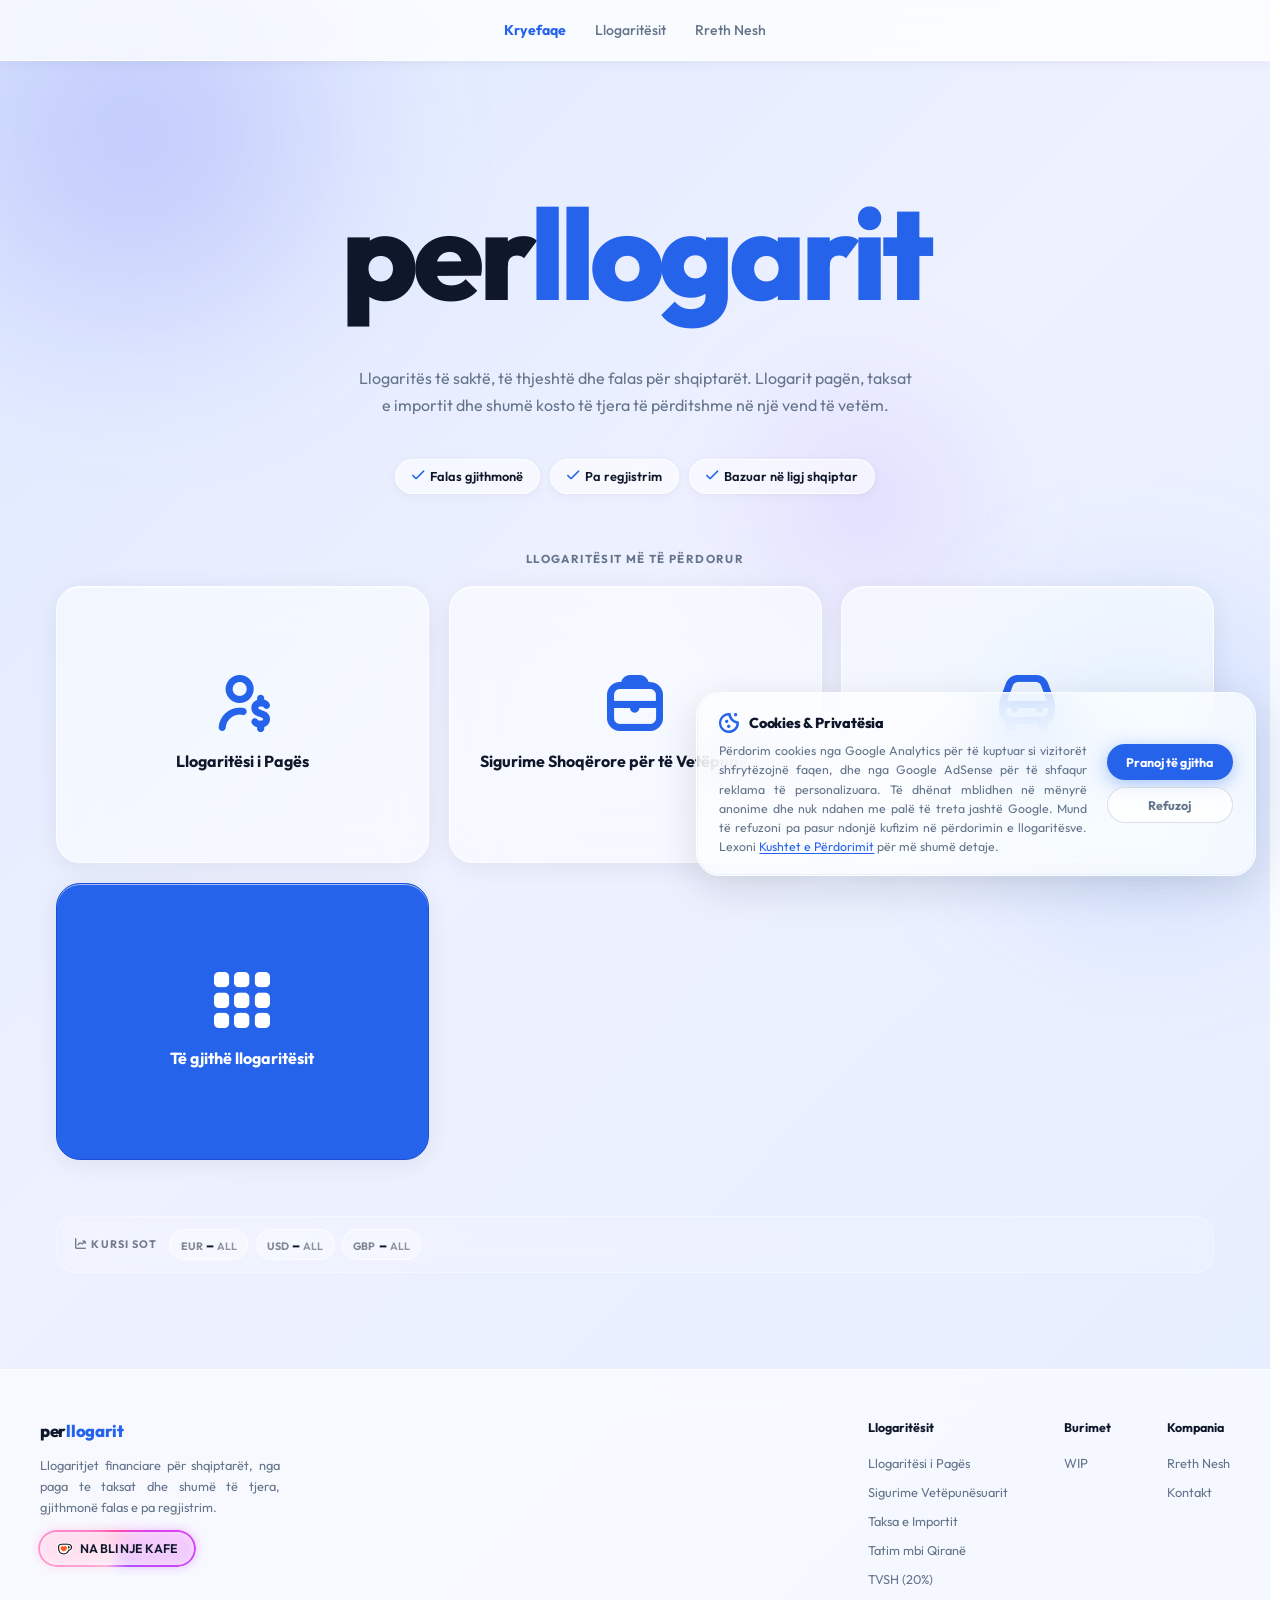
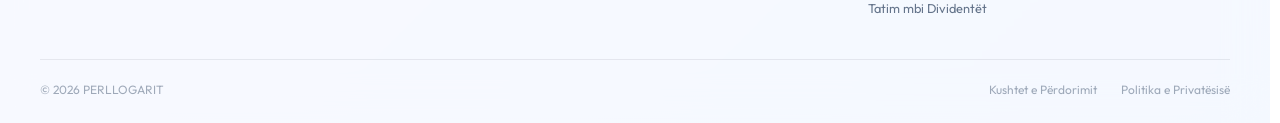
==== index.html @ d633a683 "Launch perllogarit.al - Albanian financial calculators  Free, no-login financial calculators built f" ====
<!DOCTYPE html>
<html lang="sq">
<head>
  <meta charset="UTF-8">
  <link rel="icon" type="image/svg+xml" href="/favicon.svg">
  <meta name="viewport" content="width=device-width, initial-scale=1.0">
  <title>perllogarit - Llogaritësit Financiare për Shqipërinë</title>
  <meta name="description" content="Llogaritës financiarë falas për shqiptarët. Paga neto, taksa importit të makinës, sigurime vetëpunësimi, TVSH dhe tatim qiraje. Bazuar në ligjin shqiptar. Pa regjistrim.">
  <meta name="robots" content="index, follow">
  <link rel="canonical" href="https://perllogarit.al/">
  <meta property="og:type" content="website">
  <meta property="og:url" content="https://perllogarit.al/">
  <meta property="og:site_name" content="perllogarit">
  <meta property="og:locale" content="sq_AL">
  <meta property="og:title" content="perllogarit - Llogaritësit Financiare për Shqipërinë">
  <meta property="og:description" content="Llogaritës financiarë falas për shqiptarët. Paga neto, taksa importit të makinës, sigurime vetëpunësimi, TVSH dhe tatim qiraje. Bazuar në ligjin shqiptar. Pa regjistrim.">
  <meta name="twitter:card" content="summary">
  <meta name="twitter:title" content="perllogarit - Llogaritësit Financiare për Shqipërinë">
  <meta name="twitter:description" content="Llogaritës financiarë falas për shqiptarët. Paga neto, taksa importit të makinës, sigurime vetëpunësimi, TVSH dhe tatim qiraje. Bazuar në ligjin shqiptar. Pa regjistrim.">
  <link rel="preconnect" href="https://fonts.googleapis.com">
  <link rel="preconnect" href="https://fonts.gstatic.com" crossorigin>
  <link href="https://fonts.googleapis.com/css2?family=Outfit:wght@300;400;500;600;700;800;900&display=swap" rel="stylesheet">
  <link rel="stylesheet" href="css/style.css">
  <script src="js/shared.js" defer></script>
  <script src="js/analytics.js" defer></script>
  <style>
    .rates-card {
      margin-top: 1.2rem;
      display: flex; align-items: center; gap: .75rem; flex-wrap: wrap;
      background: rgba(255,255,255,.18); border: 1px solid rgba(255,255,255,.32);
      border-radius: 1.2rem; -webkit-backdrop-filter: blur(14px); backdrop-filter: blur(14px);
      padding: .75rem 1.1rem;
    }
    .rates-card-lbl {
      display: flex; align-items: center; gap: .3rem; white-space: nowrap;
      font-size: .68rem; font-weight: 700; letter-spacing: .1em;
      text-transform: uppercase; color: var(--navy); opacity: .55;
    }
    .rates-pairs { display: flex; align-items: center; gap: .45rem; flex-wrap: wrap; }
    .rate-chip {
      display: flex; align-items: baseline; gap: .2rem;
      background: rgba(255,255,255,.32); border: 1px solid rgba(255,255,255,.55);
      border-radius: 2rem; padding: .2rem .65rem;
    }
    .rate-chip-ccy { font-size: .67rem; font-weight: 700; color: var(--navy); opacity: .5; }
    .rate-chip-val { font-size: .88rem; font-weight: 800; color: var(--navy); }
    .rate-chip-unit { font-size: .67rem; font-weight: 600; color: var(--navy); opacity: .45; }
    .rates-ts { font-size: .62rem; color: var(--gray); opacity: .4; margin-left: auto; white-space: nowrap; }

    /* Hero section entrance */
    .hero-brand      { animation: fadeUp .65s cubic-bezier(.22,1,.36,1) .05s both; }
    .hero-sub        { animation: fadeUp .6s  ease .2s  both; }
    .hero-badges     { animation: fadeUp .55s ease .35s both; }
    .calc-grid-label { animation: fadeUp .5s  ease .48s both; }
    .rates-card      { animation: fadeUp .5s  ease .72s both; }

    /* Hero calc cards stagger */
    .hero-calc-grid .calc-card:nth-child(1) { animation: scaleUp .5s ease .52s both; }
    .hero-calc-grid .calc-card:nth-child(2) { animation: scaleUp .5s ease .60s both; }
    .hero-calc-grid .calc-card:nth-child(3) { animation: scaleUp .5s ease .66s both; }
    .hero-calc-grid .calc-card:nth-child(4) { animation: scaleUp .5s ease .72s both; }
  </style>

  <!-- Google Analytics 4 (G-28TE2F8NLS) -->
  <script async src="https://www.googletagmanager.com/gtag/js?id=G-28TE2F8NLS"></script>
  <script>
    window.dataLayer = window.dataLayer || [];
    function gtag(){dataLayer.push(arguments);}
    gtag('consent', 'default', {
      analytics_storage: 'denied',
      ad_storage: 'denied',
      ad_user_data: 'denied',
      ad_personalization: 'denied',
      wait_for_update: 500
    });
    gtag('js', new Date());
    gtag('config', 'G-28TE2F8NLS');
  </script>
  <!-- Google AdSense —  ca-pub-1093058889887223 -->
  <script async src="https://pagead2.googlesyndication.com/pagead/js/adsbygoogle.js?client=ca-pub-1093058889887223" crossorigin="anonymous"></script>
</head>
<body>

<div class="bg-orb bg-orb-1"></div>
<div class="bg-orb bg-orb-2"></div>
<div class="bg-orb bg-orb-3"></div>

<nav class="nav">
  <div class="container nav-inner">
    <ul class="nav-links">
      <li><a href="index.html" class="nav-active">Kryefaqe</a></li>
      <li><a href="llogaritesit.html">Llogaritësit</a></li>
      <li><a href="rreth-nesh.html">Rreth Nesh</a></li>
    </ul>
  </div>
</nav>

<div class="fab-wrap">
  <div class="fab-menu" id="nav-mobile">
    <a href="index.html" class="fab-item nav-active">
      <span class="fab-label">Kryefaqe</span>
      <span class="fab-btn"><i class="fi fi-br-home"></i></span>
    </a>
    <a href="llogaritesit.html" class="fab-item">
      <span class="fab-label">Llogaritësit</span>
      <span class="fab-btn"><i class="fi fi-br-calculator"></i></span>
    </a>
    <a href="rreth-nesh.html" class="fab-item">
      <span class="fab-label">Rreth Nesh</span>
      <span class="fab-btn"><i class="fi fi-br-info"></i></span>
    </a>
  </div>
  <button class="nav-hamburger" onclick="toggleMenu()" aria-label="Menu">
    <i class="fi fi-br-menu-burger" id="hamburger-icon"></i>
  </button>
</div>

<section class="hero">
  <div class="container">
    <h1 class="hero-brand">per<span>llogarit</span></h1>
    <p class="hero-sub">Llogaritës të saktë, të thjeshtë dhe falas për shqiptarët. Llogarit pagën, taksat e importit dhe shumë kosto të tjera të përditshme në një vend të vetëm.</p>
    <div class="hero-badges">
      <span class="hero-badge"><i class="fi fi-br-check"></i> Falas gjithmonë</span>
      <span class="hero-badge"><i class="fi fi-br-check"></i> Pa regjistrim</span>
      <span class="hero-badge"><i class="fi fi-br-check"></i> Bazuar në ligj shqiptar</span>
    </div>
    <p class="calc-grid-label">Llogaritësit më të përdorur</p>
    <div class="calc-grid hero-calc-grid">

      <a class="calc-card calc-card--simple" href="calculators/paga.html">
        <div class="calc-icon"><i class="fi fi-br-user-salary"></i></div>
        <div class="calc-card-title">Llogaritësi i Pagës</div>
      </a>

      <a class="calc-card calc-card--simple" href="calculators/sigurime.html">
        <div class="calc-icon"><i class="fi fi-br-briefcase"></i></div>
        <div class="calc-card-title">Sigurime Shoqërore për të Vetëpunësuarit</div>
      </a>

      <a class="calc-card calc-card--simple" href="calculators/makina.html">
        <div class="calc-icon"><i class="fi fi-br-car"></i></div>
        <div class="calc-card-title">Taksa e Importit të Makinës</div>
      </a>

      <a class="calc-card calc-card--simple calc-card--all" href="llogaritesit.html">
        <div class="calc-icon calc-icon--all"><i class="fi fi-br-grid"></i></div>
        <div class="calc-card-title">Të gjithë llogaritësit</div>
      </a>

    </div>

    <div class="rates-card">
      <span class="rates-card-lbl"><i class="fi fi-br-chart-line-up"></i> Kursi sot</span>
      <div class="rates-pairs">
        <div class="rate-chip">
          <span class="rate-chip-ccy">EUR</span>
          <span class="rate-chip-val" id="r-eur">…</span>
          <span class="rate-chip-unit">ALL</span>
        </div>
        <div class="rate-chip">
          <span class="rate-chip-ccy">USD</span>
          <span class="rate-chip-val" id="r-usd">…</span>
          <span class="rate-chip-unit">ALL</span>
        </div>
        <div class="rate-chip">
          <span class="rate-chip-ccy">GBP</span>
          <span class="rate-chip-val" id="r-gbp">…</span>
          <span class="rate-chip-unit">ALL</span>
        </div>
      </div>
      <span class="rates-ts" id="rates-ts">duke ngarkuar…</span>
    </div>
  </div>
</section>

<div id="site-footer"></div>

<script>
(async function loadRates() {
  try {
    const res  = await fetch('https://v6.exchangerate-api.com/v6/607e597871b436c321a387b3/latest/EUR');
    const data = await res.json();
    if (data.result !== 'success') throw new Error();
    const r = data.conversion_rates;
    document.getElementById('r-eur').textContent = r.ALL.toFixed(2);
    document.getElementById('r-usd').textContent = (r.ALL / r.USD).toFixed(2);
    document.getElementById('r-gbp').textContent = (r.ALL / r.GBP).toFixed(2);
    const now = new Date();
    document.getElementById('rates-ts').textContent =
      'aktualizuar ' + now.getHours().toString().padStart(2,'0') + ':' + now.getMinutes().toString().padStart(2,'0');
  } catch {
    ['r-eur','r-usd','r-gbp'].forEach(id => {
      document.getElementById(id).textContent = '–';
    });
    document.getElementById('rates-ts').textContent = '';
  }
})();
</script>

</body>
</html>
---- css/style.css ----
@import url('../icons/css/bold/rounded.css');

/* ============================================================
   UIcons
   ============================================================ */
.fi              { vertical-align: middle; line-height: 1; }
.btn-primary .fi,
.btn-ghost .fi    { line-height: 0; display: inline-flex; align-items: center; }

/* ============================================================
   Scrollbar
   ============================================================ */
::-webkit-scrollbar              { width: 8px; height: 8px; }
::-webkit-scrollbar-track        { background: transparent; }
::-webkit-scrollbar-thumb        {
  background: rgba(37,99,235,.28);
  border-radius: 999px;
  border: 2px solid transparent;
  background-clip: padding-box;
}
::-webkit-scrollbar-thumb:hover  { background: rgba(37,99,235,.52); background-clip: padding-box; border: 2px solid transparent; }
::-webkit-scrollbar-corner       { background: transparent; }

/* Firefox */
* { scrollbar-width: thin; scrollbar-color: rgba(37,99,235,.28) transparent; }

@media (hover: none) and (pointer: coarse) {
  ::-webkit-scrollbar { width: 0 !important; height: 0 !important; background: transparent !important; }
  * { scrollbar-width: none !important; }
}

@media (max-width: 768px) {
  ::-webkit-scrollbar { width: 0 !important; height: 0 !important; background: transparent !important; }
  * { scrollbar-width: none !important; }
}

/* ============================================================
   Reset + Tokens
   ============================================================ */
*, *::before, *::after { box-sizing: border-box; margin: 0; padding: 0; }

:root {
  /* brand - blue */
  --blue:         #2563EB;
  --blue-dark:    #1D4ED8;
  --blue-mid:     #3B82F6;
  --blue-light:   #EFF6FF;
  --blue-border:  #BFDBFE;
  --blue-glow:    rgba(37,99,235,.35);

  /* neutrals */
  --navy:         #0F172A;
  --gray:         #64748B;
  --gray-light:   #F8FAFC;
  --border:       #E2E8F0;
  --white:        #FFFFFF;

  /* glass */
  --glass-bg:     rgba(255,255,255,.55);
  --glass-bg-hi:  rgba(255,255,255,.72);
  --glass-border: rgba(255,255,255,.75);
  --glass-blur:   blur(22px) saturate(180%);

  /* typography */
  --font: "Outfit", system-ui, -apple-system, Arial, sans-serif;

  /* radii */
  --r-sm:   8px;
  --r-md:   12px;
  --r-lg:   18px;
  --r-xl:   24px;
  --r-pill: 999px;

  /* shadows */
  --shadow-card:  0 4px 24px rgba(15,23,42,.07), 0 1px 0 rgba(255,255,255,.6) inset;
  --shadow-hover: 0 12px 40px rgba(15,23,42,.13), 0 1px 0 rgba(255,255,255,.6) inset;
  --shadow-blue:  0 4px 18px rgba(37,99,235,.38);

  /* ease */
  --ease: .18s ease;
}

/* ============================================================
   Base
   ============================================================ */
html {
  scrollbar-gutter: stable;
  overflow-x: hidden;
}

body {
  font-family: var(--font);
  background: linear-gradient(135deg, #dce8ff 0%, #eef1ff 42%, #e4eeff 100%);
  color: var(--navy);
  font-size: 15px;
  line-height: 1.6;
  -webkit-font-smoothing: antialiased;
  min-height: 100vh;
  overflow-x: hidden;
}

a { color: inherit; text-decoration: none; }

/* ============================================================
   Background orbs
   ============================================================ */
.bg-orb {
  position: fixed;
  border-radius: 50%;
  pointer-events: none;
  z-index: 0;
}
.bg-orb-1 {
  width: 560px; height: 560px;
  background: radial-gradient(circle, rgba(99,102,241,.28) 0%, transparent 70%);
  top: -140px; left: -140px;
  filter: blur(60px);
}
.bg-orb-2 {
  width: 440px; height: 440px;
  background: radial-gradient(circle, rgba(59,130,246,.22) 0%, transparent 70%);
  bottom: -80px; right: -80px;
  filter: blur(60px);
}
.bg-orb-3 {
  width: 320px; height: 320px;
  background: radial-gradient(circle, rgba(139,92,246,.15) 0%, transparent 70%);
  top: 38%; left: 55%;
  filter: blur(50px);
}

/* ============================================================
   Container
   ============================================================ */
.container {
  max-width: 1440px;
  margin-inline: auto;
  padding-inline: 2rem;
  position: relative; z-index: 1;
}

/* ============================================================
   Nav
   ============================================================ */
.nav {
  background: rgba(255,255,255,.78);
  -webkit-backdrop-filter: blur(28px) saturate(180%);
  backdrop-filter: blur(28px) saturate(180%);
  border-bottom: 1px solid rgba(255,255,255,.88);
  box-shadow: 0 1px 12px rgba(15,23,42,.06);
  position: sticky; top: 0; z-index: 100;
}
.nav-inner {
  display: flex; align-items: center; justify-content: center;
  height: 60px;
}
.nav-logo {
  font-size: 1.15rem; font-weight: 800; color: var(--navy); letter-spacing: -.5px;
}
.nav-logo span { color: var(--blue); }
.nav-links {
  display: flex; align-items: center; gap: 1.8rem; list-style: none;
}
.nav-links a {
  font-size: .88rem; font-weight: 500; color: var(--gray);
  transition: color var(--ease);
}
.nav-links a:hover { color: var(--blue); }
.nav-links a.nav-active { color: var(--blue); font-weight: 700; }

/* ── FAB speed-dial (mobile only) ── */
.fab-wrap {
  display: none;
  transition: opacity .6s ease;
}

.fab-menu {
  display: none;
  flex-direction: column;
  gap: .65rem;
  margin-bottom: .75rem;
  align-items: flex-end;
  margin-right: 6px;
}
.fab-menu.open { display: flex; }

.fab-item {
  display: flex; align-items: center; gap: .75rem;
  text-decoration: none;
}
.fab-label {
  background: rgba(15,23,42,.82);
  -webkit-backdrop-filter: blur(8px);
  backdrop-filter: blur(8px);
  color: white; padding: .32rem .9rem;
  border-radius: var(--r-pill);
  font-size: .85rem; font-weight: 600; white-space: nowrap;
}
.fab-btn {
  width: 46px; height: 46px; border-radius: 50%; flex-shrink: 0;
  background: white;
  box-shadow: 0 2px 12px rgba(15,23,42,.18);
  display: flex; align-items: center; justify-content: center;
  font-size: 1.1rem; color: var(--blue);
  line-height: 1;
}
.fab-btn .fi,
.nav-hamburger .fi {
  display: block; line-height: 0;
  vertical-align: unset;
}
.fab-item.nav-active .fab-btn { background: var(--blue); color: white; }

.nav-hamburger {
  display: flex; align-items: center; justify-content: center;
  width: 58px; height: 58px; border-radius: 50%;
  border: none;
  background: var(--blue);
  color: white;
  box-shadow: 0 4px 20px rgba(37,99,235,.45);
  font-size: 1.3rem;
  cursor: pointer;
  transition: box-shadow .18s, transform .18s;
}
.nav-hamburger:hover { box-shadow: 0 6px 28px rgba(37,99,235,.55); transform: scale(1.05); }

/* ============================================================
   Hero
   ============================================================ */
.hero {
  padding: 8rem 1.5rem 6rem;
  text-align: center;
  position: relative; z-index: 1;
}
.hero-tag {
  display: inline-block;
  font-size: .77rem; font-weight: 700;
  color: var(--blue);
  background: rgba(37,99,235,.1);
  border: 1px solid rgba(37,99,235,.22);
  padding: .3rem 1rem; border-radius: var(--r-pill);
  margin-bottom: 1.75rem; text-transform: uppercase; letter-spacing: .6px;
  -webkit-backdrop-filter: blur(8px);
  backdrop-filter: blur(8px);
}
.hero-brand {
  font-size: clamp(3.5rem, 2rem + 8vw, 8rem);
  font-weight: 800; line-height: 1;
  letter-spacing: -0.04em; color: var(--navy);
  margin-bottom: 3rem;
}
.hero-brand span { color: var(--blue); }

.hero-sub {
  font-size: 1rem; color: var(--gray);
  max-width: 560px; margin-inline: auto; margin-bottom: 2.5rem;
  line-height: 1.7;
}
.hero-badges {
  display: flex; align-items: center; justify-content: center;
  flex-wrap: wrap; gap: .6rem;
  margin-bottom: 3.5rem;
}
.hero-badge {
  display: inline-flex; align-items: center; gap: .38rem;
  background: rgba(255,255,255,.58);
  -webkit-backdrop-filter: blur(14px) saturate(160%);
  backdrop-filter: blur(14px) saturate(160%);
  border: 1px solid rgba(255,255,255,.8);
  border-radius: var(--r-pill);
  padding: .38rem 1rem;
  font-size: .8rem; font-weight: 600; color: var(--navy);
  box-shadow: 0 2px 10px rgba(15,23,42,.05);
}
.hero-badge .fi { color: var(--blue); font-size: .78rem; }

/* ============================================================
   Buttons
   ============================================================ */
.btn-primary {
  display: inline-flex; align-items: center; gap: .5rem;
  background: var(--blue); color: white;
  padding: 1rem 2.6rem; border-radius: var(--r-pill);
  font-family: var(--font); font-size: 1rem; font-weight: 700;
  cursor: pointer; border: none; min-height: 52px;
  box-shadow: var(--shadow-blue);
  transition: background var(--ease), transform var(--ease), box-shadow var(--ease);
  text-decoration: none;
}
.btn-primary:hover {
  background: var(--blue-dark);
  box-shadow: 0 8px 28px rgba(37,99,235,.5);
  transform: translateY(-2px);
}

.btn-ghost {
  display: inline-flex; align-items: center; gap: .45rem;
  background: rgba(255,255,255,.55);
  -webkit-backdrop-filter: blur(12px);
  backdrop-filter: blur(12px);
  color: var(--blue);
  padding: .72rem 1.5rem; border-radius: var(--r-pill);
  font-family: var(--font); font-size: .88rem; font-weight: 600;
  cursor: pointer; border: 1px solid rgba(37,99,235,.28); min-height: 44px;
  transition: background var(--ease), border-color var(--ease), transform var(--ease);
  text-decoration: none;
}
.btn-ghost:hover {
  background: rgba(255,255,255,.78);
  border-color: var(--blue);
  transform: translateY(-1px);
}

/* ============================================================
   Section headings
   ============================================================ */
.section-label {
  font-size: .75rem; font-weight: 700;
  color: var(--blue); text-transform: uppercase; letter-spacing: .5px;
  margin-bottom: .6rem;
}
.section-title {
  font-size: clamp(1.4rem, 1.2rem + 1.5vw, 2rem);
  font-weight: 800; letter-spacing: -.5px;
  color: var(--navy); margin-bottom: .75rem;
}
.section-sub {
  font-size: .95rem; color: var(--gray); margin-bottom: 2rem;
}

/* ============================================================
   Calculators grid (home)
   ============================================================ */
.calc-grid-label {
  font-size: .72rem; font-weight: 700; letter-spacing: .12em;
  text-transform: uppercase; color: var(--gray); opacity: .65;
  margin-bottom: 1.1rem;
}
.hero-calc-grid { margin: 0 0 3.5rem; }

.calc-grid {
  display: grid;
  grid-template-columns: repeat(auto-fill, minmax(280px, 1fr));
  gap: 1.25rem;
}

.calc-card {
  background: var(--glass-bg);
  -webkit-backdrop-filter: var(--glass-blur);
  backdrop-filter: var(--glass-blur);
  border: 1px solid var(--glass-border);
  border-radius: var(--r-xl);
  box-shadow: var(--shadow-card);
  padding: 1.85rem;
  display: flex; flex-direction: column; gap: .75rem;
  transition: box-shadow var(--ease), transform var(--ease), border-color var(--ease), background var(--ease);
  cursor: pointer;
}
.calc-card:hover {
  box-shadow: var(--shadow-hover);
  transform: translateY(-4px);
  background: var(--glass-bg-hi);
  border-color: rgba(37,99,235,.28);
}
.calc-card--soon {
  cursor: default; opacity: .6;
}
.calc-card--soon:hover {
  box-shadow: var(--shadow-card);
  transform: none;
  background: var(--glass-bg);
  border-color: var(--glass-border);
}

.calc-icon {
  font-size: 1.6rem;
  color: var(--blue);
}
.calc-card--soon .calc-icon {
  color: var(--gray);
}
.calc-card--all {
  background: var(--blue);
  border-color: var(--blue-dark);
  color: white;
}
.calc-card--all:hover {
  background: var(--blue-dark);
  border-color: var(--blue-dark);
  box-shadow: var(--shadow-blue);
}
.calc-card--all .calc-card-title { color: white; }
.calc-card--all .calc-card-desc  { color: rgba(255,255,255,.8); }
.calc-card--all .calc-card-footer { border-top: none; }
.calc-card--all .calc-card-link  { color: white; }
.calc-icon--all { color: white; }

.calc-card--simple {
  align-items: center; text-align: center;
  justify-content: center; gap: .6rem;
  padding-top: 5.5rem; padding-bottom: 5.5rem;
}
.calc-card--simple .calc-icon { font-size: 3.5rem; display: flex; justify-content: center; width: 100%; }
.calc-card--simple .calc-card-title { font-size: 1rem; width: 100%; text-align: center; }

.calc-card-title  { font-size: 1.1rem; font-weight: 700; color: var(--navy); }
.calc-card-desc   { font-size: .87rem; color: var(--gray); line-height: 1.55; flex: 1; text-align: justify; -webkit-hyphens: auto; hyphens: auto; text-align-last: left; overflow-wrap: break-word; }
.calc-card-footer {
  display: flex; align-items: center; justify-content: space-between;
  margin-top: .5rem; padding-top: .75rem;
  border-top: 1px solid rgba(255,255,255,.65);
}
.calc-card-link {
  display: inline-flex; align-items: center; gap: .35rem;
  padding: .42rem 1rem; border-radius: var(--r-pill);
  background: rgba(37,99,235,.1); border: 1.5px solid rgba(37,99,235,.2);
  font-size: .75rem; font-weight: 700; color: var(--blue);
  text-transform: uppercase; letter-spacing: .05em;
  transition: background var(--ease), border-color var(--ease);
}
.calc-card-link .fi { line-height: 0; display: inline-flex; align-items: center; }
.calc-card:hover .calc-card-link {
  background: rgba(37,99,235,.16); border-color: rgba(37,99,235,.35);
}
.calc-card--all .calc-card-link {
  background: rgba(255,255,255,.2); border-color: rgba(255,255,255,.35); color: white;
}
.calc-card--all:hover .calc-card-link {
  background: rgba(255,255,255,.28); border-color: rgba(255,255,255,.5);
}
.badge-soon {
  display: inline-block;
  font-size: .7rem; font-weight: 700;
  padding: .18rem .6rem; border-radius: var(--r-pill);
  background: rgba(100,116,139,.12);
  color: var(--gray);
  border: 1px solid rgba(100,116,139,.22);
  text-transform: uppercase; letter-spacing: .4px;
}

/* ============================================================
   Page header (calculator pages)
   ============================================================ */
.page-header {
  background: linear-gradient(135deg, rgba(37,99,235,.88) 0%, rgba(29,78,216,.92) 100%);
  -webkit-backdrop-filter: blur(20px) saturate(180%);
  backdrop-filter: blur(20px) saturate(180%);
  border-bottom: 1px solid rgba(255,255,255,.22);
  box-shadow: 0 4px 24px rgba(37,99,235,.22);
  color: white;
  padding: 2.25rem 1.5rem 2rem;
  position: relative; z-index: 1;
}
.page-header-inner {
  max-width: 1100px;
  margin-inline: auto;
  position: relative;
}
.page-header-back {
  position: absolute; left: 0; top: 50%; transform: translateY(-50%);
  display: inline-flex; align-items: center; gap: .35rem;
  font-size: .82rem; font-weight: 600; color: rgba(255,255,255,.72);
  transition: color var(--ease);
}
.page-header-back:hover { color: white; }
.page-header-back .fi { line-height: 0; display: inline-flex; align-items: center; }
.page-header h1 { font-size: clamp(1.6rem, 1rem + 3vw, 2.8rem); font-weight: 800; letter-spacing: -.02em; }
.page-header p  { opacity: .78; font-size: .88rem; margin-top: .3rem; }

/* ============================================================
   Card shell (calculator pages)
   ============================================================ */
.card {
  background: var(--glass-bg);
  -webkit-backdrop-filter: var(--glass-blur);
  backdrop-filter: var(--glass-blur);
  border: 1px solid var(--glass-border);
  border-radius: var(--r-xl);
  box-shadow: var(--shadow-card);
  overflow: hidden;
  margin-bottom: 1.4rem;
}
.card-header {
  padding: 1rem 1.4rem;
  border-bottom: 1px solid rgba(255,255,255,.65);
  display: flex; align-items: center; gap: .6rem;
  background: rgba(255,255,255,.38);
}
.card-header h2 {
  font-size: .92rem; font-weight: 700;
  text-transform: uppercase; letter-spacing: .4px; color: #444;
}
.card-body { padding: 1.4rem; }

/* ============================================================
   Calculator container
   ============================================================ */
.calc-container {
  max-width: 1100px;
  margin: 2rem auto 3rem;
  padding-inline: 1.5rem;
  position: relative; z-index: 1;
}

/* ============================================================
   Footer
   ============================================================ */
.footer {
  background: rgba(255,255,255,.6);
  -webkit-backdrop-filter: blur(20px);
  backdrop-filter: blur(20px);
  border-top: 1px solid rgba(255,255,255,.82);
  padding: 3rem 2.5rem 0;
  font-size: .82rem; color: var(--gray);
  position: relative; z-index: 1;
}

.footer-main {
  display: flex; align-items: flex-start; justify-content: space-between;
  gap: 3rem; padding-bottom: 2.5rem;
  border-bottom: 1px solid rgba(15,23,42,.08);
}

.footer-brand { flex: 0 0 240px; }

.footer-logo-row {
  display: flex; align-items: center; justify-content: space-between;
  margin-bottom: .6rem;
}
.footer-logo {
  font-size: 1.05rem; font-weight: 800; letter-spacing: -.3px;
  color: var(--navy);
}
.footer-logo-row .kofi-btn { margin-top: 0; }
/* button now lives below tagline — remove the overide */
.kofi-icon { width: 18px; height: 18px; object-fit: contain; display: block; }
.footer-logo span { color: var(--blue); }

.footer-tagline {
  font-size: .8rem; color: var(--gray);
  line-height: 1.65; text-align: justify; -webkit-hyphens: auto; hyphens: auto; text-align-last: left;
}

.kofi-btn {
  display: inline-flex; align-items: center; gap: .4rem;
  margin-top: .9rem; padding: .38rem 1rem;
  background: rgba(255,255,255,.9);
  border: none;
  border-radius: var(--r-pill);
  font-size: .78rem; font-weight: 600; color: var(--navy);
  box-shadow: 0 0 0 2px white;
  transition: background var(--ease);
  position: relative; isolation: isolate;
}
@property --kofi-angle {
  syntax: '<angle>';
  inherits: false;
  initial-value: 0deg;
}
@keyframes kofi-spin {
  to { --kofi-angle: 360deg; }
}
.kofi-btn::before {
  content: ''; pointer-events: none;
  position: absolute; inset: -3px; border-radius: inherit;
  background: conic-gradient(from var(--kofi-angle), #ff4da6, #da40f5, #b14fff, #ffb3d9, #ff88c8, #ff4da6);
  filter: blur(5px); opacity: .28;
  z-index: -1;
  animation: kofi-spin 5s linear infinite;
}
.kofi-btn::after {
  content: ''; pointer-events: none;
  position: absolute; inset: -2px; border-radius: inherit;
  padding: 2px;
  background: conic-gradient(from var(--kofi-angle), #ff4da6, #da40f5, #b14fff, #ffb3d9, #ff88c8, #ff4da6);
  -webkit-mask: linear-gradient(#000 0 0) content-box, linear-gradient(#000 0 0);
  -webkit-mask-composite: xor; mask-composite: exclude;
  animation: kofi-spin 5s linear infinite;
}
.kofi-btn:hover { background: rgba(255,255,255,.85); }

.footer-cols {
  display: flex; gap: 3.5rem;
}

.footer-col-label {
  font-size: .78rem; font-weight: 700;
  color: var(--navy); margin-bottom: .9rem;
}

.footer-col ul { list-style: none; display: flex; flex-direction: column; gap: .5rem; }
.footer-col a  {
  font-size: .8rem; color: var(--gray);
  transition: color var(--ease);
}
.footer-col a:hover { color: var(--blue); }

.footer-bottom {
  display: flex; align-items: center; justify-content: space-between;
  padding: 1.25rem 0 1.5rem;
  font-size: .75rem; color: var(--gray); opacity: .6;
}

.footer-bottom-links { display: flex; gap: 1.5rem; }
.footer-bottom-links a { color: var(--gray); transition: opacity var(--ease); }
.footer-bottom-links a:hover { opacity: 1; }

/* ============================================================
   Accessibility — keyboard focus
   ============================================================ */
:focus-visible {
  outline: 2px solid var(--blue);
  outline-offset: 3px;
  border-radius: var(--r-sm);
}

/* ============================================================
   Animations & Microinteractions
   ============================================================ */

/* -- Keyframes --------------------------------------------- */
@keyframes fadeUp {
  from { opacity: 0; transform: translateY(20px); }
  to   { opacity: 1; transform: translateY(0); }
}
@keyframes fadeIn {
  from { opacity: 0; }
  to   { opacity: 1; }
}
@keyframes scaleUp {
  from { opacity: 0; transform: translateY(10px) scale(.97); }
  to   { opacity: 1; transform: translateY(0) scale(1); }
}
@keyframes orbFloat {
  0%, 100% { transform: translateY(0)    translateX(0); }
  40%       { transform: translateY(-18px) translateX(8px); }
  75%       { transform: translateY(10px)  translateX(-7px); }
}
@keyframes orbFloatB {
  0%, 100% { transform: translateY(0)   translateX(0); }
  50%       { transform: translateY(15px) translateX(-10px); }
}

/* -- Background orb floats (very subtle) ------------------- */
.bg-orb-1 { animation: orbFloat  20s ease-in-out infinite; }
.bg-orb-2 { animation: orbFloatB 26s ease-in-out infinite; }
.bg-orb-3 { animation: orbFloat  32s ease-in-out infinite reverse; }

/* -- Nav entrance ------------------------------------------ */
.nav { animation: fadeIn .45s ease both; }

/* -- Page-header entrance ---------------------------------- */
.page-header      { animation: fadeIn .4s ease both; }
.page-header h1   { animation: fadeUp .5s ease .1s both; }
.page-header p    { animation: fadeUp .5s ease .2s both; }
.page-header-back { animation: fadeIn .45s ease .15s both; }

/* -- Calc-page card stagger -------------------------------- */
.calc-container > .card:nth-child(1) { animation: scaleUp .45s ease .06s both; }
.calc-container > .card:nth-child(2) { animation: scaleUp .45s ease .16s both; }
.calc-container > .card:nth-child(3) { animation: scaleUp .45s ease .24s both; }
.calc-container > .card:nth-child(4) { animation: scaleUp .45s ease .30s both; }

/* -- Calc card icon scale on hover ------------------------- */
.calc-icon { transition: transform .22s cubic-bezier(.34,1.56,.64,1); }
.calc-card:not(.calc-card--soon):hover .calc-icon {
  transform: scale(1.14) translateY(-2px);
}

/* -- Calc card link arrow nudge on hover ------------------- */
.calc-card-link .fi { transition: transform .18s ease; }
.calc-card:hover .calc-card-link .fi { transform: translateX(3px); }

/* -- Scroll-reveal utility (IntersectionObserver) ---------- */
.reveal {
  opacity: 0;
  transform: translateY(18px);
  transition: opacity .28s ease, transform .28s ease;
  will-change: opacity, transform;
}
.reveal.visible {
  opacity: 1;
  transform: translateY(0);
}
/* Must sit after .reveal.visible to win the cascade on hovered revealed cards */
.calc-card:not(.calc-card--soon):hover { transform: translateY(-4px); }

/* -- FAB speed-dial open stagger --------------------------- */
.fab-menu.open .fab-item              { animation: fadeUp .2s ease both; }
.fab-menu.open .fab-item:nth-child(1) { animation-delay: .03s; }
.fab-menu.open .fab-item:nth-child(2) { animation-delay: .09s; }
.fab-menu.open .fab-item:nth-child(3) { animation-delay: .15s; }

/* ============================================================
   Responsive
   ============================================================ */

/* -- Tiny phones (≤480px) ---------------------------------- */
@media (max-width: 480px) {
  .container           { padding-inline: 1rem; }
  .calc-container      { padding-inline: .75rem; }
  .card-body           { padding: 1rem; }
  .card-header         { padding: .85rem 1rem; }
  .hero                { padding: 3rem 1rem 3rem; }
  .calculators-section { padding: 2.5rem 0 4.5rem; }
  .page-header         { padding: 1.5rem 1rem 1.25rem; }
  .hero-badges         { gap: .45rem; }
  .hero-badge          { font-size: .75rem; padding: .32rem .85rem; }
}

/* -- Phones (≤640px) --------------------------------------- */
@media (max-width: 640px) {
  .hero          { padding: 3.5rem 1rem 3.5rem; }
  .hero-brand    { letter-spacing: -0.03em; }
  .hero-sub      { white-space: normal; font-size: .95rem; }
  .nav-links { display: none; }
  .nav       { display: none; }
  .fab-wrap  {
    display: flex;
    flex-direction: column;
    align-items: flex-end;
    position: fixed; bottom: 1.5rem; right: 1.25rem; z-index: 300;
  }
  .calc-grid { grid-template-columns: 1fr; }
  .footer-main   { flex-direction: column; gap: 2rem; }
  .footer-brand  { flex: none; }
  .footer-cols   { flex-wrap: wrap; gap: 2rem; }
  .footer-bottom { flex-direction: column; align-items: flex-start; gap: .75rem; }
}

/* -- Tablets portrait+ (≥768px) — restore nav -------------- */
@media (min-width: 768px) {
  .nav-links { display: flex; }
}

/* -- Landscape phones (short viewport) --------------------- */
@media (max-height: 500px) and (orientation: landscape) {
  .page-header { padding: .9rem 1.5rem; }
  .hero        { padding: 2rem 1.5rem 1.5rem; }
}

/* -- Touch devices — prevent stuck hover states ------------ */
@media (hover: none) and (pointer: coarse) {
  .calc-card:hover {
    transform: none;
    box-shadow: var(--shadow-card);
    background: var(--glass-bg);
    border-color: var(--glass-border);
  }
  .btn-primary:hover {
    background: var(--blue);
    box-shadow: var(--shadow-blue);
    transform: none;
  }
  .btn-ghost:hover {
    background: rgba(255,255,255,.55);
    border-color: rgba(37,99,235,.28);
    transform: none;
  }
}

/* -- Cookie consent banner --------------------------------- */

/* Base — desktop floating card (bottom-right) */
#consent-banner {
  position: fixed;
  bottom: 1.5rem;
  right: 1.5rem;
  width: min(calc(100vw - 3rem), 560px);
  background: var(--glass-bg-hi);
  -webkit-backdrop-filter: blur(28px) saturate(180%);
  backdrop-filter: blur(28px) saturate(180%);
  border: 1px solid var(--glass-border);
  border-radius: var(--r-xl);
  box-shadow: var(--shadow-hover), 0 0 0 1px rgba(37,99,235,.07) inset;
  padding: 1.2rem 1.4rem;
  z-index: 9999;
  animation: fadeUp .45s cubic-bezier(.22,1,.36,1) both;
}

/* Side-by-side: text left, buttons right */
.consent-inner {
  display: flex;
  flex-direction: row;
  align-items: center;
  gap: 1.25rem;
}
.consent-body {
  display: flex;
  flex-direction: column;
  gap: .4rem;
  flex: 1;
  min-width: 0;
}
.consent-header {
  display: flex;
  align-items: center;
  gap: .6rem;
}
.consent-icon-wrap {
  flex-shrink: 0;
  font-size: 1.25rem;
  color: var(--blue);
  display: flex; align-items: center;
  line-height: 1;
}
.consent-icon-wrap .fi { line-height: 0; display: block; }
.consent-title {
  font-size: .9rem;
  font-weight: 800;
  color: var(--navy);
  letter-spacing: -.2px;
}
.consent-text {
  font-size: .77rem;
  color: var(--gray);
  line-height: 1.55;
  margin: 0;
  text-align: justify;
  -webkit-hyphens: auto;
  hyphens: auto;
}
.consent-text a {
  color: var(--blue);
  text-decoration: underline;
  text-underline-offset: 2px;
}
.consent-text a:hover { color: var(--blue-dark); }

/* Buttons stacked vertically on desktop */
.consent-btns {
  display: flex;
  flex-direction: column;
  gap: .45rem;
  flex-shrink: 0;
}
.consent-btn {
  font-family: var(--font);
  font-size: .78rem;
  font-weight: 700;
  border-radius: var(--r-pill);
  padding: .5rem 1.2rem;
  cursor: pointer;
  border: none;
  min-height: 36px;
  white-space: nowrap;
  transition: background var(--ease), transform var(--ease), box-shadow var(--ease), border-color var(--ease);
}
.consent-btn--accept {
  background: var(--blue);
  color: #fff;
  box-shadow: var(--shadow-blue);
}
.consent-btn--accept:hover {
  background: var(--blue-dark);
  box-shadow: 0 6px 20px rgba(37,99,235,.45);
  transform: translateY(-1px);
}
.consent-btn--reject {
  background: rgba(255,255,255,.55);
  -webkit-backdrop-filter: blur(10px);
  backdrop-filter: blur(10px);
  color: var(--gray);
  border: 1px solid rgba(100,116,139,.22);
}
.consent-btn--reject:hover {
  background: rgba(255,255,255,.82);
  border-color: rgba(100,116,139,.38);
  transform: translateY(-1px);
}

/* Tablet (641px – 900px): slightly smaller card */
@media (max-width: 900px) and (min-width: 641px) {
  #consent-banner { width: min(calc(100vw - 3rem), 460px); }
}

/* Mobile (≤640px): full-width bottom sheet */
@media (max-width: 640px) {
  #consent-banner {
    left: 0; right: 0; bottom: 0;
    width: 100%;
    border-radius: var(--r-xl) var(--r-xl) 0 0;
    padding: 2rem 1.6rem calc(2rem + env(safe-area-inset-bottom, 0px));
    box-shadow: 0 -4px 32px rgba(15,23,42,.12), 0 0 0 1px rgba(255,255,255,.6) inset;
  }
  .consent-inner  { flex-direction: column; gap: 1.2rem; }
  .consent-body   { gap: .75rem; }
  /* ≥641px–640px large phones (iPhone Plus/Max ~430px) */
  .consent-title  { font-size: 1.4rem; }
  .consent-text   { font-size: 1.1rem; line-height: 1.7; }
  .consent-btns   { flex-direction: row; width: 100%; gap: .75rem; }
  .consent-btn    { flex: 1; text-align: center; min-height: 56px; font-size: 1.1rem; }
}

/* Mid phones (376px – 430px): standard iPhones 12/13/14 ~390px */
@media (max-width: 430px) {
  #consent-banner { padding: 1.6rem 1.3rem calc(1.6rem + env(safe-area-inset-bottom, 0px)); }
  .consent-title  { font-size: 1.3rem; }
  .consent-text   { font-size: 1.05rem; }
  .consent-btn    { min-height: 56px; font-size: 1.05rem; }
}

/* iPhone SE and similar (≤375px) */
@media (max-width: 375px) {
  #consent-banner { padding: 1.25rem 1.1rem calc(1.25rem + env(safe-area-inset-bottom, 0px)); }
  .consent-title  { font-size: 1rem; }
  .consent-text   { font-size: .85rem; line-height: 1.6; }
  .consent-btn    { min-height: 46px; font-size: .85rem; }
}

/* Very small phones (≤360px) */
@media (max-width: 360px) {
  #consent-banner { padding: 1.1rem 1rem calc(1.1rem + env(safe-area-inset-bottom, 0px)); }
  .consent-title  { font-size: .95rem; }
  .consent-text   { font-size: .82rem; line-height: 1.55; }
  .consent-btn    { font-size: .82rem; min-height: 44px; }
}

/* Landscape phone (short viewport): compact floating card */
@media (max-height: 500px) and (orientation: landscape) {
  #consent-banner {
    left: auto; right: 1rem; bottom: 1rem;
    width: min(calc(100vw - 2rem), 480px);
    border-radius: var(--r-lg);
    padding: .85rem 1.1rem;
  }
  .consent-inner { flex-direction: row; gap: 1rem; }
  .consent-body  { gap: .25rem; }
  .consent-btns  { flex-direction: column; width: auto; }
  .consent-btn   { min-height: 32px; padding: .38rem 1rem; font-size: .75rem; flex: none; }
  .consent-title { font-size: .84rem; }
  .consent-text  { font-size: .72rem; line-height: 1.45; }
}

/* Touch: no hover transforms */
@media (hover: none) and (pointer: coarse) {
  .consent-btn--accept:hover,
  .consent-btn--reject:hover { transform: none; }
}

/* -- Reduced motion ---------------------------------------- */
@media (prefers-reduced-motion: reduce) {
  *, *::before, *::after {
    animation-duration:        .01ms !important;
    animation-iteration-count: 1    !important;
    transition-duration:       .01ms !important;
    scroll-behavior:           auto !important;
  }
}

/* -- High contrast / forced colors ------------------------- */
@media (forced-colors: active) {
  .bg-orb { display: none; }
  .nav, .card, .calc-card, .footer {
    background: Canvas;
    border: 1px solid ButtonText;
    -webkit-backdrop-filter: none;
    backdrop-filter: none;
  }
  .page-header            { background: Highlight; color: HighlightText; }
  .btn-primary            { background: ButtonText; color: Canvas; border: 2px solid ButtonText; }
  .btn-ghost              { border: 2px solid ButtonText; }
  .badge-soon, .hero-tag  { border: 1px solid ButtonText; }
}
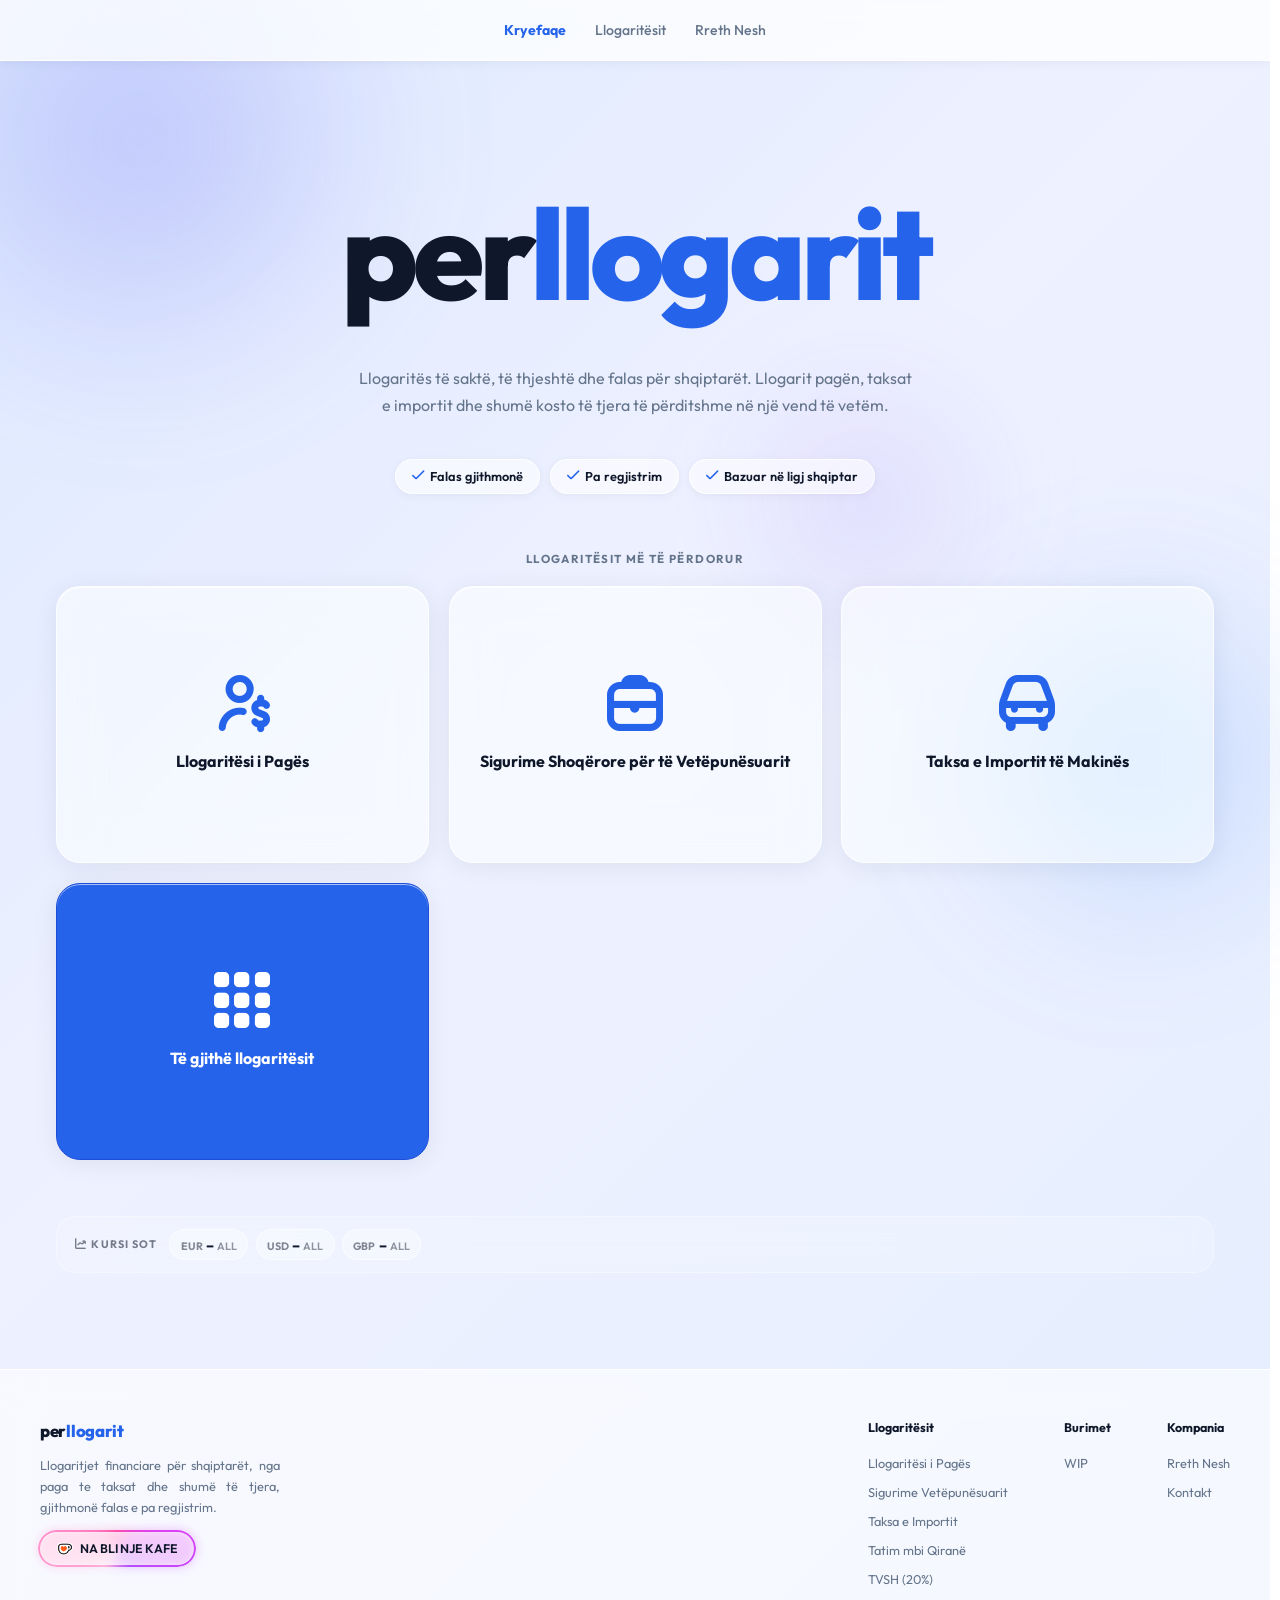
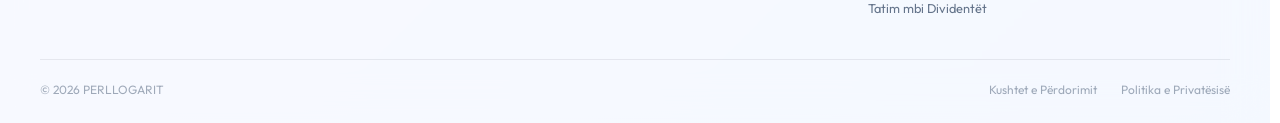
==== commit 79cee795: "Quick CMP FIX!!" ====
--- a/index.html
+++ b/index.html
@@ -4,7 +4,7 @@
   <meta charset="UTF-8">
   <link rel="icon" type="image/svg+xml" href="/favicon.svg">
   <meta name="viewport" content="width=device-width, initial-scale=1.0">
-  <title>perllogarit - Llogaritësit Financiare për Shqipërinë</title>
+  <title>perllogarit</title>
   <meta name="description" content="Llogaritës financiarë falas për shqiptarët. Paga neto, taksa importit të makinës, sigurime vetëpunësimi, TVSH dhe tatim qiraje. Bazuar në ligjin shqiptar. Pa regjistrim.">
   <meta name="robots" content="index, follow">
   <link rel="canonical" href="https://perllogarit.al/">
--- a/css/style.css
+++ b/css/style.css
@@ -759,7 +759,9 @@
   }
 }
 
-/* -- Cookie consent banner --------------------------------- */
+/* -- Cookie consent banner ---------------------------------
+   DISABLED: JS in shared.js is commented out — Google's CMP handles consent now.
+   To restore: uncomment the banner block in shared.js (CSS here is harmless when inactive). */
 
 /* Base — desktop floating card (bottom-right) */
 #consent-banner {
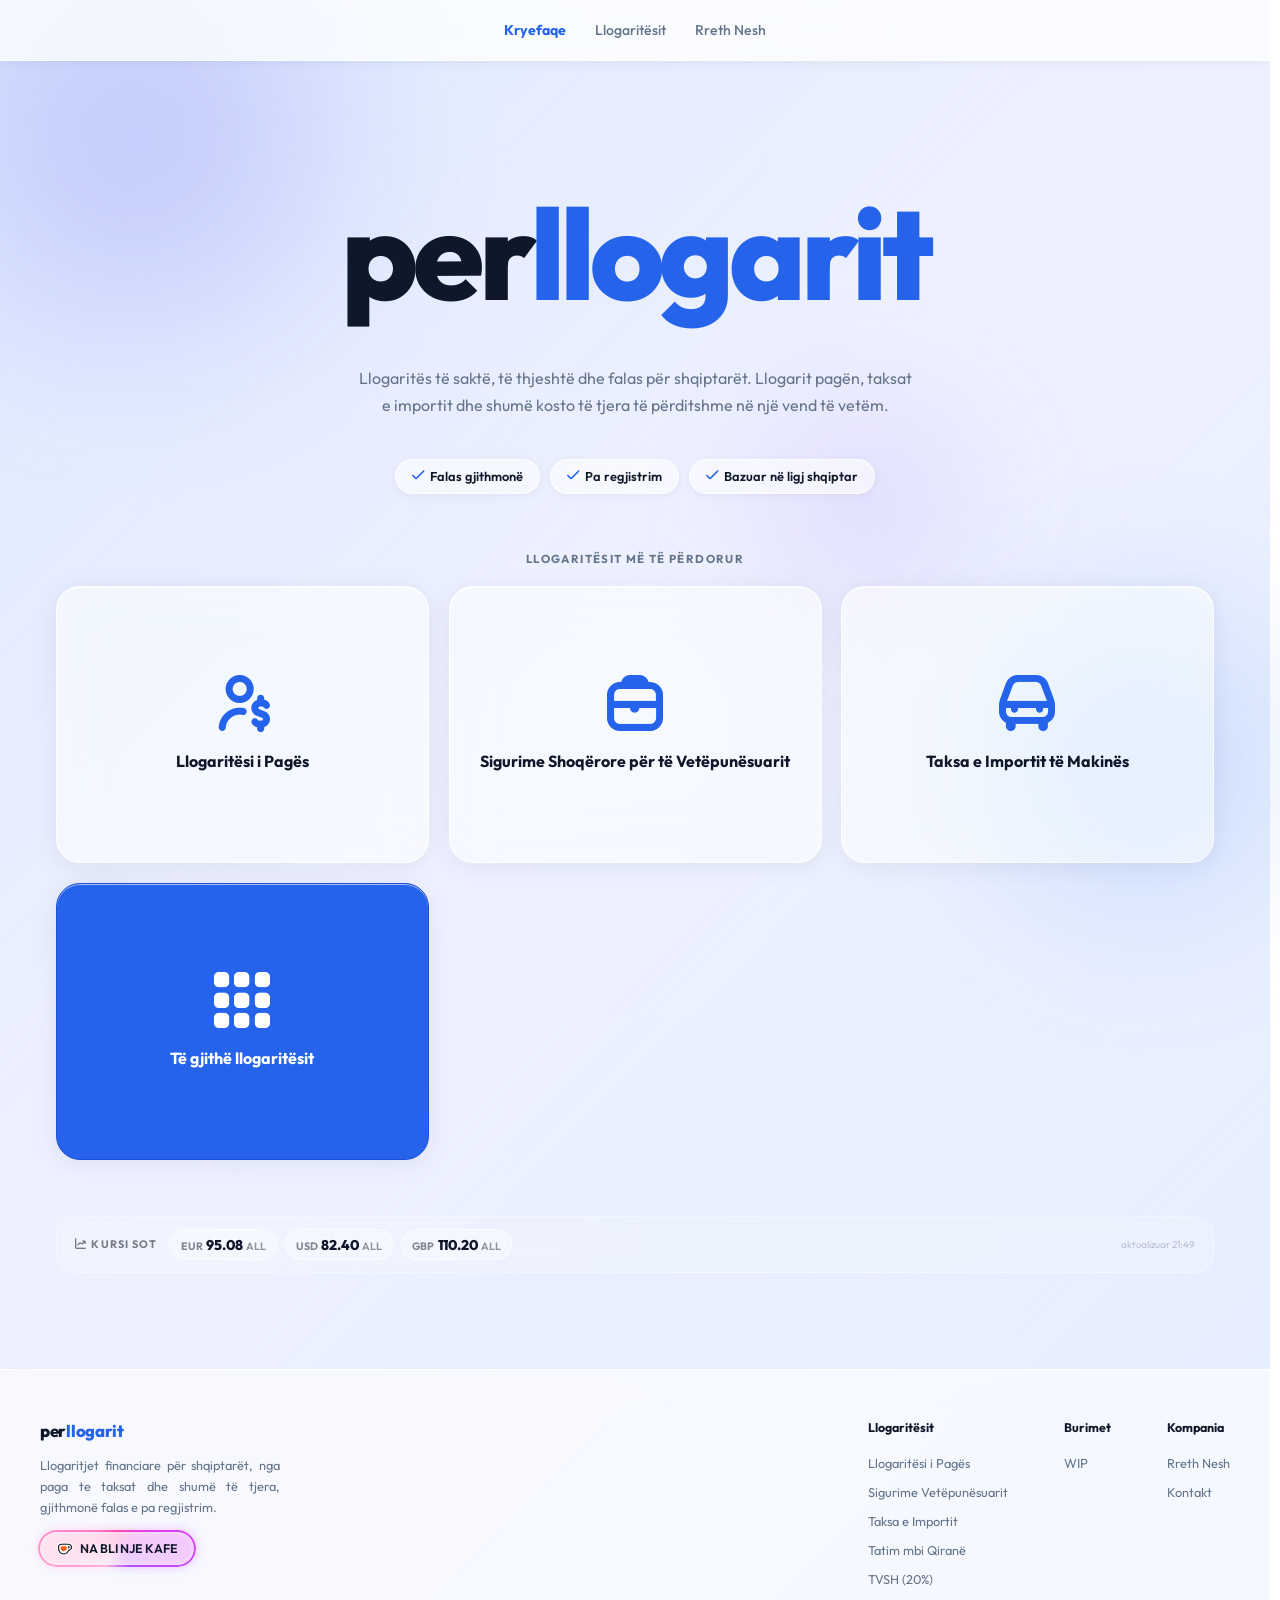
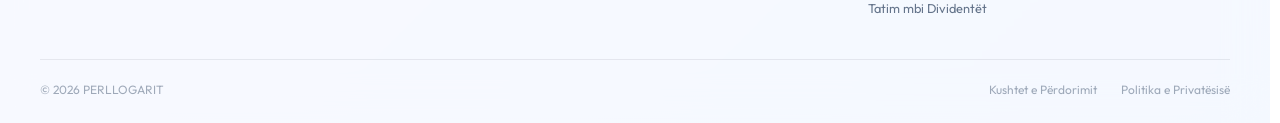
==== commit d62c97ff: "New better exchange api/qol update" ====
--- a/index.html
+++ b/index.html
@@ -2,7 +2,7 @@
 <html lang="sq">
 <head>
   <meta charset="UTF-8">
-  <link rel="icon" type="image/svg+xml" href="/favicon.svg">
+  <link rel="icon" type="image/png" href="/favicon_small.png">
   <meta name="viewport" content="width=device-width, initial-scale=1.0">
   <title>perllogarit</title>
   <meta name="description" content="Llogaritës financiarë falas për shqiptarët. Paga neto, taksa importit të makinës, sigurime vetëpunësimi, TVSH dhe tatim qiraje. Bazuar në ligjin shqiptar. Pa regjistrim.">
@@ -88,29 +88,29 @@
 <nav class="nav">
   <div class="container nav-inner">
     <ul class="nav-links">
-      <li><a href="index.html" class="nav-active">Kryefaqe</a></li>
-      <li><a href="llogaritesit.html">Llogaritësit</a></li>
-      <li><a href="rreth-nesh.html">Rreth Nesh</a></li>
+      <li><a href="/" class="nav-active">Kryefaqe</a></li>
+      <li><a href="llogaritesit">Llogaritësit</a></li>
+      <li><a href="rreth-nesh">Rreth Nesh</a></li>
     </ul>
   </div>
 </nav>
 
 <div class="fab-wrap">
   <div class="fab-menu" id="nav-mobile">
-    <a href="index.html" class="fab-item nav-active">
+    <a href="/" class="fab-item nav-active">
       <span class="fab-label">Kryefaqe</span>
       <span class="fab-btn"><i class="fi fi-br-home"></i></span>
     </a>
-    <a href="llogaritesit.html" class="fab-item">
+    <a href="llogaritesit" class="fab-item">
       <span class="fab-label">Llogaritësit</span>
       <span class="fab-btn"><i class="fi fi-br-calculator"></i></span>
     </a>
-    <a href="rreth-nesh.html" class="fab-item">
+    <a href="rreth-nesh" class="fab-item">
       <span class="fab-label">Rreth Nesh</span>
       <span class="fab-btn"><i class="fi fi-br-info"></i></span>
     </a>
   </div>
-  <button class="nav-hamburger" onclick="toggleMenu()" aria-label="Menu">
+  <button type="button" class="nav-hamburger" onclick="toggleMenu()" aria-label="Menu">
     <i class="fi fi-br-menu-burger" id="hamburger-icon"></i>
   </button>
 </div>
@@ -127,22 +127,22 @@
     <p class="calc-grid-label">Llogaritësit më të përdorur</p>
     <div class="calc-grid hero-calc-grid">
 
-      <a class="calc-card calc-card--simple" href="calculators/paga.html">
+      <a class="calc-card calc-card--simple" href="calculators/paga">
         <div class="calc-icon"><i class="fi fi-br-user-salary"></i></div>
         <div class="calc-card-title">Llogaritësi i Pagës</div>
       </a>
 
-      <a class="calc-card calc-card--simple" href="calculators/sigurime.html">
+      <a class="calc-card calc-card--simple" href="calculators/sigurime">
         <div class="calc-icon"><i class="fi fi-br-briefcase"></i></div>
         <div class="calc-card-title">Sigurime Shoqërore për të Vetëpunësuarit</div>
       </a>
 
-      <a class="calc-card calc-card--simple" href="calculators/makina.html">
+      <a class="calc-card calc-card--simple" href="calculators/makina">
         <div class="calc-icon"><i class="fi fi-br-car"></i></div>
         <div class="calc-card-title">Taksa e Importit të Makinës</div>
       </a>
 
-      <a class="calc-card calc-card--simple calc-card--all" href="llogaritesit.html">
+      <a class="calc-card calc-card--simple calc-card--all" href="llogaritesit">
         <div class="calc-icon calc-icon--all"><i class="fi fi-br-grid"></i></div>
         <div class="calc-card-title">Të gjithë llogaritësit</div>
       </a>
@@ -178,16 +178,15 @@
 <script>
 (async function loadRates() {
   try {
-    const res  = await fetch('https://v6.exchangerate-api.com/v6/607e597871b436c321a387b3/latest/EUR');
+    const res  = await fetch('data/eur-rate.json');
     const data = await res.json();
-    if (data.result !== 'success') throw new Error();
-    const r = data.conversion_rates;
-    document.getElementById('r-eur').textContent = r.ALL.toFixed(2);
-    document.getElementById('r-usd').textContent = (r.ALL / r.USD).toFixed(2);
-    document.getElementById('r-gbp').textContent = (r.ALL / r.GBP).toFixed(2);
-    const now = new Date();
+    if (!data.eur) throw new Error();
+    document.getElementById('r-eur').textContent = data.eur.toFixed(2);
+    document.getElementById('r-usd').textContent = data.usd.toFixed(2);
+    document.getElementById('r-gbp').textContent = data.gbp.toFixed(2);
+    const upd = new Date(data.updated);
     document.getElementById('rates-ts').textContent =
-      'aktualizuar ' + now.getHours().toString().padStart(2,'0') + ':' + now.getMinutes().toString().padStart(2,'0');
+      'aktualizuar ' + upd.getHours().toString().padStart(2,'0') + ':' + upd.getMinutes().toString().padStart(2,'0');
   } catch {
     ['r-eur','r-usd','r-gbp'].forEach(id => {
       document.getElementById(id).textContent = '–';
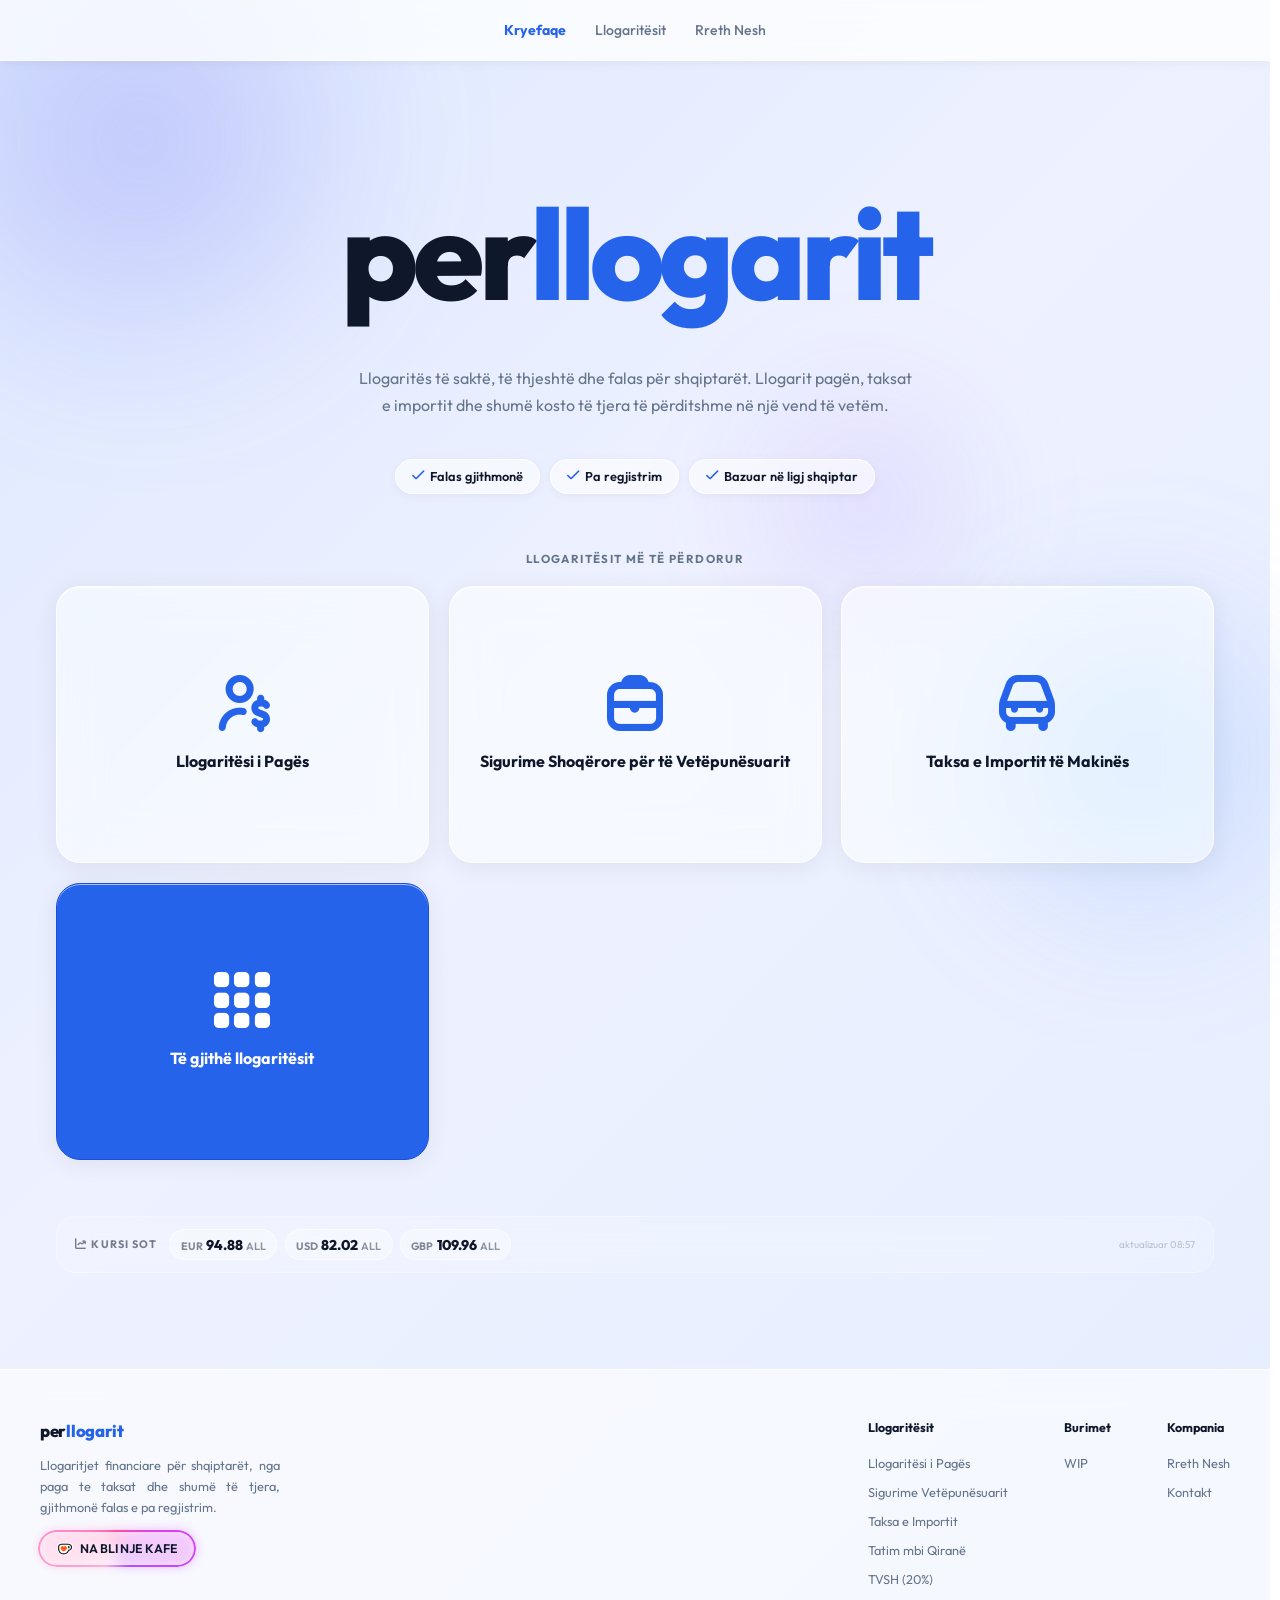
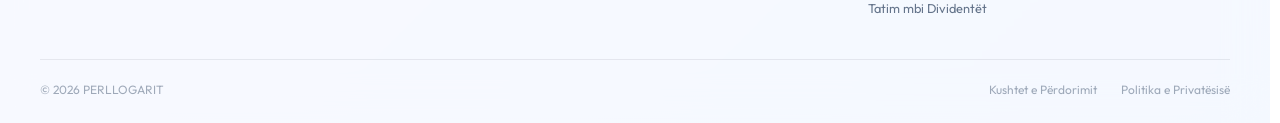
==== commit 8642c555: "Massive QOL, new features, most used calculator and general fixes on the smoothness of the website. " ====
--- a/index.html
+++ b/index.html
@@ -4,7 +4,7 @@
   <meta charset="UTF-8">
   <link rel="icon" type="image/png" href="/favicon_small.png">
   <meta name="viewport" content="width=device-width, initial-scale=1.0">
-  <title>perllogarit</title>
+  <title>perllogarit - Llogaritësit Financiare për Shqipërinë</title>
   <meta name="description" content="Llogaritës financiarë falas për shqiptarët. Paga neto, taksa importit të makinës, sigurime vetëpunësimi, TVSH dhe tatim qiraje. Bazuar në ligjin shqiptar. Pa regjistrim.">
   <meta name="robots" content="index, follow">
   <link rel="canonical" href="https://perllogarit.al/">
@@ -19,7 +19,8 @@
   <meta name="twitter:description" content="Llogaritës financiarë falas për shqiptarët. Paga neto, taksa importit të makinës, sigurime vetëpunësimi, TVSH dhe tatim qiraje. Bazuar në ligjin shqiptar. Pa regjistrim.">
   <link rel="preconnect" href="https://fonts.googleapis.com">
   <link rel="preconnect" href="https://fonts.gstatic.com" crossorigin>
-  <link href="https://fonts.googleapis.com/css2?family=Outfit:wght@300;400;500;600;700;800;900&display=swap" rel="stylesheet">
+  <link href="https://fonts.googleapis.com/css2?family=Outfit:wght@400;500;600;700;800;900&display=swap" rel="stylesheet">
+  <link rel="stylesheet" href="icons/css/bold/rounded.css">
   <link rel="stylesheet" href="css/style.css">
   <script src="js/shared.js" defer></script>
   <script src="js/analytics.js" defer></script>
@@ -76,7 +77,7 @@
     gtag('js', new Date());
     gtag('config', 'G-28TE2F8NLS');
   </script>
-  <!-- Google AdSense —  ca-pub-1093058889887223 -->
+  <!-- Google AdSense  ca-pub-1093058889887223 -->
   <script async src="https://pagead2.googlesyndication.com/pagead/js/adsbygoogle.js?client=ca-pub-1093058889887223" crossorigin="anonymous"></script>
 </head>
 <body>
--- a/icons/css/bold/rounded.css
+++ b/icons/css/bold/rounded.css
@@ -0,0 +1,12 @@
+@font-face{font-family:uicons-bold-rounded;src:url(../uicons-bold-rounded-MQNABNC6.woff2) format("woff2");font-display:swap}i[class^=fi-br-]:before,i[class*=" fi-br-"]:before,span[class^=fi-br-]:before,span[class*=fi-br-]:before{font-family:uicons-bold-rounded!important;font-style:normal;font-weight:400!important;font-variant:normal;text-transform:none;line-height:1;-webkit-font-smoothing:antialiased;-moz-osx-font-smoothing:grayscale}.variable-selector-00:before{content:"\fe00"}.variable-selector-01:before{content:"\fe01"}.variable-selector-02:before{content:"\fe02"}.variable-selector-03:before{content:"\fe03"}.variable-selector-04:before{content:"\fe04"}.variable-selector-05:before{content:"\fe05"}.variable-selector-06:before{content:"\fe06"}.variable-selector-07:before{content:"\fe07"}.variable-selector-08:before{content:"\fe08"}.variable-selector-09:before{content:"\fe09"}.variable-selector-0a:before{content:"\fe0a"}.variable-selector-0b:before{content:"\fe0b"}.variable-selector-0c:before{content:"\fe0c"}.variable-selector-0d:before{content:"\fe0d"}.variable-selector-0e:before{content:"\fe0e"}.variable-selector-0f:before{content:"\fe0f"}.combining-half-marks-00:before{content:"\fe20"}.combining-half-marks-01:before{content:"\fe21"}.combining-half-marks-02:before{content:"\fe22"}.combining-half-marks-03:before{content:"\fe23"}.combining-half-marks-04:before{content:"\fe24"}.combining-half-marks-05:before{content:"\fe25"}.combining-half-marks-06:before{content:"\fe26"}.combining-half-marks-07:before{content:"\fe27"}.combining-half-marks-08:before{content:"\fe28"}.combining-half-marks-09:before{content:"\fe29"}.combining-half-marks-0a:before{content:"\fe2a"}.combining-half-marks-0b:before{content:"\fe2b"}.combining-half-marks-0c:before{content:"\fe2c"}.combining-half-marks-0d:before{content:"\fe2d"}.combining-half-marks-0e:before{content:"\fe2e"}.combining-half-marks-0f:before{content:"\fe2f"}.zero-width-no-break-space-0f:before{content:"\feff"}.fi-br-0:before{content:"\f101"}.fi-br-00s-music-disc:before{content:"\f102"}.fi-br-1:before{content:"\f103"}.fi-br-2:before{content:"\f104"}.fi-br-3:before{content:"\f105"}.fi-br-360-degrees:before{content:"\f106"}.fi-br-4:before{content:"\f107"}.fi-br-404:before{content:"\f108"}.fi-br-5:before{content:"\f109"}.fi-br-6:before{content:"\f10a"}.fi-br-60s-music-disc:before{content:"\f10b"}.fi-br-7:before{content:"\f10c"}.fi-br-70s-music-disc:before{content:"\f10d"}.fi-br-8:before{content:"\f10e"}.fi-br-80s-music-disc:before{content:"\f10f"}.fi-br-9:before{content:"\f110"}.fi-br-90s-music-disc:before{content:"\f111"}.fi-br-a:before{content:"\f112"}.fi-br-accident:before{content:"\f113"}.fi-br-acorn:before{content:"\f114"}.fi-br-ad-paid:before{content:"\f115"}.fi-br-ad:before{content:"\f116"}.fi-br-add-document:before{content:"\f117"}.fi-br-add-folder:before{content:"\f118"}.fi-br-add-image:before{content:"\f119"}.fi-br-add:before{content:"\f11a"}.fi-br-address-book:before{content:"\f11b"}.fi-br-address-card:before{content:"\f11c"}.fi-br-admin-alt:before{content:"\f11d"}.fi-br-admin:before{content:"\f11e"}.fi-br-age-alt:before{content:"\f11f"}.fi-br-age-restriction-eighteen:before{content:"\f120"}.fi-br-age-restriction-seven:before{content:"\f121"}.fi-br-age-restriction-six:before{content:"\f122"}.fi-br-age-restriction-sixteen:before{content:"\f123"}.fi-br-age-restriction-thirteen:before{content:"\f124"}.fi-br-age-restriction-three:before{content:"\f125"}.fi-br-age-restriction-twelve:before{content:"\f126"}.fi-br-age-restriction-twenty-one:before{content:"\f127"}.fi-br-age-restriction-zero:before{content:"\f128"}.fi-br-age:before{content:"\f129"}.fi-br-air-conditioner:before{content:"\f12a"}.fi-br-air-freshener:before{content:"\f12b"}.fi-br-air-pollution:before{content:"\f12c"}.fi-br-airplane-journey:before{content:"\f12d"}.fi-br-airplane-window-open:before{content:"\f12e"}.fi-br-airplay:before{content:"\f12f"}.fi-br-alarm-clock:before{content:"\f130"}.fi-br-alarm-exclamation:before{content:"\f131"}.fi-br-alarm-plus:before{content:"\f132"}.fi-br-alarm-snooze:before{content:"\f133"}.fi-br-album-circle-plus:before{content:"\f134"}.fi-br-album-circle-user:before{content:"\f135"}.fi-br-album-collection:before{content:"\f136"}.fi-br-album:before{content:"\f137"}.fi-br-algorithm:before{content:"\f138"}.fi-br-alicorn:before{content:"\f139"}.fi-br-alien:before{content:"\f13a"}.fi-br-align-center:before{content:"\f13b"}.fi-br-align-justify:before{content:"\f13c"}.fi-br-align-left:before{content:"\f13d"}.fi-br-align-slash:before{content:"\f13e"}.fi-br-ambulance:before{content:"\f13f"}.fi-br-analyse-alt:before{content:"\f140"}.fi-br-analyse:before{content:"\f141"}.fi-br-anatomical-heart:before{content:"\f142"}.fi-br-anchor:before{content:"\f143"}.fi-br-angel:before{content:"\f144"}.fi-br-angle-90:before{content:"\f145"}.fi-br-angle-circle-down:before{content:"\f146"}.fi-br-angle-circle-left:before{content:"\f147"}.fi-br-angle-circle-right:before{content:"\f148"}.fi-br-angle-circle-up:before{content:"\f149"}.fi-br-angle-double-left:before{content:"\f14a"}.fi-br-angle-double-right:before{content:"\f14b"}.fi-br-angle-double-small-down:before{content:"\f14c"}.fi-br-angle-double-small-left:before{content:"\f14d"}.fi-br-angle-double-small-right:before{content:"\f14e"}.fi-br-angle-double-small-up:before{content:"\f14f"}.fi-br-angle-down:before{content:"\f150"}.fi-br-angle-left:before{content:"\f151"}.fi-br-angle-right:before{content:"\f152"}.fi-br-angle-small-down:before{content:"\f153"}.fi-br-angle-small-left:before{content:"\f154"}.fi-br-angle-small-right:before{content:"\f155"}.fi-br-angle-small-up:before{content:"\f156"}.fi-br-angle-square-down:before{content:"\f157"}.fi-br-angle-square-left:before{content:"\f158"}.fi-br-angle-square-right:before{content:"\f159"}.fi-br-angle-square-up:before{content:"\f15a"}.fi-br-angle-up:before{content:"\f15b"}.fi-br-angle:before{content:"\f15c"}.fi-br-angles-up-down:before{content:"\f15d"}.fi-br-angry:before{content:"\f15e"}.fi-br-animated-icon:before{content:"\f15f"}.fi-br-ankh:before{content:"\f160"}.fi-br-answer-alt:before{content:"\f161"}.fi-br-answer:before{content:"\f162"}.fi-br-apartment:before{content:"\f163"}.fi-br-aperture:before{content:"\f164"}.fi-br-api:before{content:"\f165"}.fi-br-apple-core:before{content:"\f166"}.fi-br-apple-crate:before{content:"\f167"}.fi-br-apple-whole:before{content:"\f168"}.fi-br-apps-add:before{content:"\f169"}.fi-br-apps-delete:before{content:"\f16a"}.fi-br-apps-sort:before{content:"\f16b"}.fi-br-apps:before{content:"\f16c"}.fi-br-archive:before{content:"\f16d"}.fi-br-archway:before{content:"\f16e"}.fi-br-arrow-alt-circle-down:before{content:"\f16f"}.fi-br-arrow-alt-circle-left:before{content:"\f170"}.fi-br-arrow-alt-circle-right:before{content:"\f171"}.fi-br-arrow-alt-circle-up:before{content:"\f172"}.fi-br-arrow-alt-down:before{content:"\f173"}.fi-br-arrow-alt-from-bottom:before{content:"\f174"}.fi-br-arrow-alt-from-left:before{content:"\f175"}.fi-br-arrow-alt-from-right:before{content:"\f176"}.fi-br-arrow-alt-from-top:before{content:"\f177"}.fi-br-arrow-alt-left:before{content:"\f178"}.fi-br-arrow-alt-right:before{content:"\f179"}.fi-br-arrow-alt-square-down:before{content:"\f17a"}.fi-br-arrow-alt-square-left:before{content:"\f17b"}.fi-br-arrow-alt-square-right:before{content:"\f17c"}.fi-br-arrow-alt-square-up:before{content:"\f17d"}.fi-br-arrow-alt-to-bottom:before{content:"\f17e"}.fi-br-arrow-alt-to-left:before{content:"\f17f"}.fi-br-arrow-alt-to-right:before{content:"\f180"}.fi-br-arrow-alt-to-top:before{content:"\f181"}.fi-br-arrow-alt-up:before{content:"\f182"}.fi-br-arrow-circle-down:before{content:"\f183"}.fi-br-arrow-circle-left:before{content:"\f184"}.fi-br-arrow-circle-right:before{content:"\f185"}.fi-br-arrow-circle-up:before{content:"\f186"}.fi-br-arrow-comparison:before{content:"\f187"}.fi-br-arrow-down-from-arc:before{content:"\f188"}.fi-br-arrow-down-from-dotted-line:before{content:"\f189"}.fi-br-arrow-down-left:before{content:"\f18a"}.fi-br-arrow-down-small-big:before{content:"\f18b"}.fi-br-arrow-down-to-dotted-line:before{content:"\f18c"}.fi-br-arrow-down-to-square:before{content:"\f18d"}.fi-br-arrow-down-triangle-square:before{content:"\f18e"}.fi-br-arrow-down:before{content:"\f18f"}.fi-br-arrow-from-bottom:before{content:"\f190"}.fi-br-arrow-from-left:before{content:"\f191"}.fi-br-arrow-from-right:before{content:"\f192"}.fi-br-arrow-from-top:before{content:"\f193"}.fi-br-arrow-left-from-arc:before{content:"\f194"}.fi-br-arrow-left-from-line:before{content:"\f195"}.fi-br-arrow-left-to-arc:before{content:"\f196"}.fi-br-arrow-left:before{content:"\f197"}.fi-br-arrow-progress-alt:before{content:"\f198"}.fi-br-arrow-progress:before{content:"\f199"}.fi-br-arrow-right-to-bracket:before{content:"\f19a"}.fi-br-arrow-right:before{content:"\f19b"}.fi-br-arrow-small-down:before{content:"\f19c"}.fi-br-arrow-small-left:before{content:"\f19d"}.fi-br-arrow-small-right:before{content:"\f19e"}.fi-br-arrow-small-up:before{content:"\f19f"}.fi-br-arrow-square-down:before{content:"\f1a0"}.fi-br-arrow-square-left:before{content:"\f1a1"}.fi-br-arrow-square-right:before{content:"\f1a2"}.fi-br-arrow-square-up:before{content:"\f1a3"}.fi-br-arrow-to-bottom:before{content:"\f1a4"}.fi-br-arrow-to-left:before{content:"\f1a5"}.fi-br-arrow-to-right:before{content:"\f1a6"}.fi-br-arrow-to-top:before{content:"\f1a7"}.fi-br-arrow-trend-down:before{content:"\f1a8"}.fi-br-arrow-trend-up:before{content:"\f1a9"}.fi-br-arrow-turn-down-left:before{content:"\f1aa"}.fi-br-arrow-turn-down-right:before{content:"\f1ab"}.fi-br-arrow-turn-left-up:before{content:"\f1ac"}.fi-br-arrow-up-from-dotted-line:before{content:"\f1ad"}.fi-br-arrow-up-from-ground-water:before{content:"\f1ae"}.fi-br-arrow-up-from-square:before{content:"\f1af"}.fi-br-arrow-up-left-from-circle:before{content:"\f1b0"}.fi-br-arrow-up-left:before{content:"\f1b1"}.fi-br-arrow-up-right-and-arrow-down-left-from-center:before{content:"\f1b2"}.fi-br-arrow-up-right-from-square:before{content:"\f1b3"}.fi-br-arrow-up-right:before{content:"\f1b4"}.fi-br-arrow-up-small-big:before{content:"\f1b5"}.fi-br-arrow-up-square-triangle:before{content:"\f1b6"}.fi-br-arrow-up-to-arc:before{content:"\f1b7"}.fi-br-arrow-up-to-dotted-line:before{content:"\f1b8"}.fi-br-arrow-up:before{content:"\f1b9"}.fi-br-arrow-upward-growth-crypto:before{content:"\f1ba"}.fi-br-arrows-alt-h:before{content:"\f1bb"}.fi-br-arrows-alt-v:before{content:"\f1bc"}.fi-br-arrows-alt:before{content:"\f1bd"}.fi-br-arrows-cross:before{content:"\f1be"}.fi-br-arrows-from-dotted-line:before{content:"\f1bf"}.fi-br-arrows-from-line:before{content:"\f1c0"}.fi-br-arrows-h-copy:before{content:"\f1c1"}.fi-br-arrows-h:before{content:"\f1c2"}.fi-br-arrows-repeat-1:before{content:"\f1c3"}.fi-br-arrows-repeat:before{content:"\f1c4"}.fi-br-arrows-retweet:before{content:"\f1c5"}.fi-br-arrows-split-right-and-left:before{content:"\f1c6"}.fi-br-arrows-split-up-and-left:before{content:"\f1c7"}.fi-br-arrows-to-circle:before{content:"\f1c8"}.fi-br-arrows-to-dotted-line:before{content:"\f1c9"}.fi-br-arrows-to-eye:before{content:"\f1ca"}.fi-br-arrows-to-line:before{content:"\f1cb"}.fi-br-arrows:before{content:"\f1cc"}.fi-br-artificial-intelligence:before{content:"\f1cd"}.fi-br-assept-document:before{content:"\f1ce"}.fi-br-assessment-alt:before{content:"\f1cf"}.fi-br-assessment:before{content:"\f1d0"}.fi-br-assign:before{content:"\f1d1"}.fi-br-assistive-listening-systems:before{content:"\f1d2"}.fi-br-asterik:before{content:"\f1d3"}.fi-br-astonished-face:before{content:"\f1d4"}.fi-br-at:before{content:"\f1d5"}.fi-br-attribution-pen:before{content:"\f1d6"}.fi-br-attribution-pencil:before{content:"\f1d7"}.fi-br-aubergine:before{content:"\f1d8"}.fi-br-auction:before{content:"\f1d9"}.fi-br-audience-megaphone:before{content:"\f1da"}.fi-br-audio-description-slash:before{content:"\f1db"}.fi-br-audit-alt:before{content:"\f1dc"}.fi-br-audit:before{content:"\f1dd"}.fi-br-austral-sign:before{content:"\f1de"}.fi-br-avocado:before{content:"\f1df"}.fi-br-award:before{content:"\f1e0"}.fi-br-axe-battle:before{content:"\f1e1"}.fi-br-axe:before{content:"\f1e2"}.fi-br-b:before{content:"\f1e3"}.fi-br-baby-carriage:before{content:"\f1e4"}.fi-br-baby:before{content:"\f1e5"}.fi-br-back-up:before{content:"\f1e6"}.fi-br-background:before{content:"\f1e7"}.fi-br-backpack:before{content:"\f1e8"}.fi-br-bacon:before{content:"\f1e9"}.fi-br-bacteria:before{content:"\f1ea"}.fi-br-bacterium:before{content:"\f1eb"}.fi-br-badge-check:before{content:"\f1ec"}.fi-br-badge-dollar:before{content:"\f1ed"}.fi-br-badge-leaf:before{content:"\f1ee"}.fi-br-badge-percent:before{content:"\f1ef"}.fi-br-badge-sheriff:before{content:"\f1f0"}.fi-br-badge:before{content:"\f1f1"}.fi-br-badger-honey:before{content:"\f1f2"}.fi-br-badget-check-alt:before{content:"\f1f3"}.fi-br-badminton:before{content:"\f1f4"}.fi-br-bag-map-pin:before{content:"\f1f5"}.fi-br-bag-seedling:before{content:"\f1f6"}.fi-br-bag-shopping-minus:before{content:"\f1f7"}.fi-br-bags-shopping:before{content:"\f1f8"}.fi-br-baguette:before{content:"\f1f9"}.fi-br-bahai:before{content:"\f1fa"}.fi-br-baht-sign:before{content:"\f1fb"}.fi-br-balance-scale-left:before{content:"\f1fc"}.fi-br-balance-scale-right:before{content:"\f1fd"}.fi-br-ball-pile:before{content:"\f1fe"}.fi-br-ballet-dance:before{content:"\f1ff"}.fi-br-balloon:before{content:"\f200"}.fi-br-balloons:before{content:"\f201"}.fi-br-ballot-check:before{content:"\f202"}.fi-br-ballot:before{content:"\f203"}.fi-br-ban-bug:before{content:"\f204"}.fi-br-ban:before{content:"\f205"}.fi-br-banana:before{content:"\f206"}.fi-br-band-aid:before{content:"\f207"}.fi-br-bangladeshi-taka-sign:before{content:"\f208"}.fi-br-banjo:before{content:"\f209"}.fi-br-bank:before{content:"\f20a"}.fi-br-banner-2:before{content:"\f20b"}.fi-br-banner-3:before{content:"\f20c"}.fi-br-banner-4:before{content:"\f20d"}.fi-br-banner-5:before{content:"\f20e"}.fi-br-banner:before{content:"\f20f"}.fi-br-barber-pole:before{content:"\f210"}.fi-br-barber-shop:before{content:"\f211"}.fi-br-barcode-read:before{content:"\f212"}.fi-br-barcode-scan:before{content:"\f213"}.fi-br-barcode:before{content:"\f214"}.fi-br-bars-filter:before{content:"\f215"}.fi-br-bars-progress:before{content:"\f216"}.fi-br-bars-sort:before{content:"\f217"}.fi-br-bars-staggered:before{content:"\f218"}.fi-br-baseball-alt:before{content:"\f219"}.fi-br-baseball:before{content:"\f21a"}.fi-br-basket-shopping-minus:before{content:"\f21b"}.fi-br-basket-shopping-plus:before{content:"\f21c"}.fi-br-basket-shopping-simple:before{content:"\f21d"}.fi-br-basketball-hoop:before{content:"\f21e"}.fi-br-basketball:before{content:"\f21f"}.fi-br-bat:before{content:"\f220"}.fi-br-bath:before{content:"\f221"}.fi-br-battery-bolt:before{content:"\f222"}.fi-br-battery-empty:before{content:"\f223"}.fi-br-battery-exclamation:before{content:"\f224"}.fi-br-battery-full:before{content:"\f225"}.fi-br-battery-half:before{content:"\f226"}.fi-br-battery-quarter:before{content:"\f227"}.fi-br-battery-slash:before{content:"\f228"}.fi-br-battery-three-quarters:before{content:"\f229"}.fi-br-beacon:before{content:"\f22a"}.fi-br-bed-alt:before{content:"\f22b"}.fi-br-bed-bunk:before{content:"\f22c"}.fi-br-bed-empty:before{content:"\f22d"}.fi-br-bed:before{content:"\f22e"}.fi-br-bee:before{content:"\f22f"}.fi-br-beer-mug-empty:before{content:"\f230"}.fi-br-beer:before{content:"\f231"}.fi-br-bell-concierge:before{content:"\f232"}.fi-br-bell-notification-call:before{content:"\f233"}.fi-br-bell-notification-social-media:before{content:"\f234"}.fi-br-bell-ring:before{content:"\f235"}.fi-br-bell-school-slash:before{content:"\f236"}.fi-br-bell-school:before{content:"\f237"}.fi-br-bell-slash:before{content:"\f238"}.fi-br-bell:before{content:"\f239"}.fi-br-bells:before{content:"\f23a"}.fi-br-bench-tree:before{content:"\f23b"}.fi-br-benefit-diamond-alt:before{content:"\f23c"}.fi-br-benefit-diamond:before{content:"\f23d"}.fi-br-benefit-hand:before{content:"\f23e"}.fi-br-benefit-increase:before{content:"\f23f"}.fi-br-benefit-porcent:before{content:"\f240"}.fi-br-benefit:before{content:"\f241"}.fi-br-betamax:before{content:"\f242"}.fi-br-bible:before{content:"\f243"}.fi-br-bicycle-journey:before{content:"\f244"}.fi-br-bike:before{content:"\f245"}.fi-br-biking-mountain:before{content:"\f246"}.fi-br-biking:before{content:"\f247"}.fi-br-bill-arrow:before{content:"\f248"}.fi-br-billiard:before{content:"\f249"}.fi-br-bin-bottles:before{content:"\f24a"}.fi-br-binary-circle-check:before{content:"\f24b"}.fi-br-binary-lock:before{content:"\f24c"}.fi-br-binary-slash:before{content:"\f24d"}.fi-br-binary:before{content:"\f24e"}.fi-br-binoculars:before{content:"\f24f"}.fi-br-bio-leaves:before{content:"\f250"}.fi-br-bio:before{content:"\f251"}.fi-br-biohazard:before{content:"\f252"}.fi-br-bird:before{content:"\f253"}.fi-br-bitcoin-sign:before{content:"\f254"}.fi-br-blanket:before{content:"\f255"}.fi-br-blender-phone:before{content:"\f256"}.fi-br-blender:before{content:"\f257"}.fi-br-blinds-open:before{content:"\f258"}.fi-br-blinds-raised:before{content:"\f259"}.fi-br-blinds:before{content:"\f25a"}.fi-br-block-brick:before{content:"\f25b"}.fi-br-block-microphone:before{content:"\f25c"}.fi-br-block-question:before{content:"\f25d"}.fi-br-block-quote:before{content:"\f25e"}.fi-br-block:before{content:"\f25f"}.fi-br-blockchain-3:before{content:"\f260"}.fi-br-blog-pencil:before{content:"\f261"}.fi-br-blog-text:before{content:"\f262"}.fi-br-blood-dropper:before{content:"\f263"}.fi-br-blood-test-tube-alt:before{content:"\f264"}.fi-br-blood-test-tube:before{content:"\f265"}.fi-br-blood:before{content:"\f266"}.fi-br-blueberries:before{content:"\f267"}.fi-br-blueprint:before{content:"\f268"}.fi-br-bold:before{content:"\f269"}.fi-br-bolt-auto:before{content:"\f26a"}.fi-br-bolt-slash:before{content:"\f26b"}.fi-br-bolt:before{content:"\f26c"}.fi-br-bomb:before{content:"\f26d"}.fi-br-bone-break:before{content:"\f26e"}.fi-br-bone:before{content:"\f26f"}.fi-br-bong:before{content:"\f270"}.fi-br-bonus-alt:before{content:"\f271"}.fi-br-bonus-star:before{content:"\f272"}.fi-br-bonus:before{content:"\f273"}.fi-br-book-alt:before{content:"\f274"}.fi-br-book-arrow-right:before{content:"\f275"}.fi-br-book-arrow-up:before{content:"\f276"}.fi-br-book-atlas:before{content:"\f277"}.fi-br-book-bookmark:before{content:"\f278"}.fi-br-book-circle-arrow-right:before{content:"\f279"}.fi-br-book-circle-arrow-up:before{content:"\f27a"}.fi-br-book-copy:before{content:"\f27b"}.fi-br-book-dead:before{content:"\f27c"}.fi-br-book-font:before{content:"\f27d"}.fi-br-book-heart:before{content:"\f27e"}.fi-br-book-medical:before{content:"\f27f"}.fi-br-book-open-cover:before{content:"\f280"}.fi-br-book-open-reader:before{content:"\f281"}.fi-br-book-plus:before{content:"\f282"}.fi-br-book-quran:before{content:"\f283"}.fi-br-book-section:before{content:"\f284"}.fi-br-book-spells:before{content:"\f285"}.fi-br-book-tanakh:before{content:"\f286"}.fi-br-book-user:before{content:"\f287"}.fi-br-book:before{content:"\f288"}.fi-br-Booking:before{content:"\f289"}.fi-br-bookmark-slash:before{content:"\f28a"}.fi-br-bookmark:before{content:"\f28b"}.fi-br-books-medical:before{content:"\f28c"}.fi-br-books:before{content:"\f28d"}.fi-br-boot-heeled:before{content:"\f28e"}.fi-br-boot:before{content:"\f28f"}.fi-br-booth-curtain:before{content:"\f290"}.fi-br-border-all:before{content:"\f291"}.fi-br-border-bottom:before{content:"\f292"}.fi-br-border-center-h:before{content:"\f293"}.fi-br-border-center-v:before{content:"\f294"}.fi-br-border-inner:before{content:"\f295"}.fi-br-border-left:before{content:"\f296"}.fi-br-border-none:before{content:"\f297"}.fi-br-border-outer:before{content:"\f298"}.fi-br-border-right:before{content:"\f299"}.fi-br-border-style-alt:before{content:"\f29a"}.fi-br-border-style:before{content:"\f29b"}.fi-br-border-top:before{content:"\f29c"}.fi-br-boss:before{content:"\f29d"}.fi-br-bottle-droplet:before{content:"\f29e"}.fi-br-bottle:before{content:"\f29f"}.fi-br-bow-arrow:before{content:"\f2a0"}.fi-br-bowl-chopsticks-noodles:before{content:"\f2a1"}.fi-br-bowl-chopsticks:before{content:"\f2a2"}.fi-br-bowl-rice:before{content:"\f2a3"}.fi-br-bowl-scoop:before{content:"\f2a4"}.fi-br-bowl-scoops:before{content:"\f2a5"}.fi-br-bowl-soft-serve:before{content:"\f2a6"}.fi-br-bowl-spoon:before{content:"\f2a7"}.fi-br-bowling-ball:before{content:"\f2a8"}.fi-br-bowling-pins:before{content:"\f2a9"}.fi-br-bowling:before{content:"\f2aa"}.fi-br-box-alt:before{content:"\f2ab"}.fi-br-box-ballot:before{content:"\f2ac"}.fi-br-box-check:before{content:"\f2ad"}.fi-br-box-circle-check:before{content:"\f2ae"}.fi-br-box-dollar:before{content:"\f2af"}.fi-br-box-fragile:before{content:"\f2b0"}.fi-br-box-heart:before{content:"\f2b1"}.fi-br-box-open-full:before{content:"\f2b2"}.fi-br-box-open:before{content:"\f2b3"}.fi-br-box-tissue:before{content:"\f2b4"}.fi-br-box-up:before{content:"\f2b5"}.fi-br-box:before{content:"\f2b6"}.fi-br-boxes:before{content:"\f2b7"}.fi-br-boxing-glove:before{content:"\f2b8"}.fi-br-bracket-curly-right:before{content:"\f2b9"}.fi-br-bracket-curly:before{content:"\f2ba"}.fi-br-bracket-round-right:before{content:"\f2bb"}.fi-br-bracket-round:before{content:"\f2bc"}.fi-br-bracket-square-right:before{content:"\f2bd"}.fi-br-bracket-square:before{content:"\f2be"}.fi-br-brackets-curly:before{content:"\f2bf"}.fi-br-brackets-round:before{content:"\f2c0"}.fi-br-brackets-square:before{content:"\f2c1"}.fi-br-braille-a:before{content:"\f2c2"}.fi-br-braille-b:before{content:"\f2c3"}.fi-br-braille-c:before{content:"\f2c4"}.fi-br-braille-d:before{content:"\f2c5"}.fi-br-braille-e:before{content:"\f2c6"}.fi-br-braille-g:before{content:"\f2c7"}.fi-br-braille-h:before{content:"\f2c8"}.fi-br-braille-i:before{content:"\f2c9"}.fi-br-braille-j:before{content:"\f2ca"}.fi-br-braille-k:before{content:"\f2cb"}.fi-br-braille-l:before{content:"\f2cc"}.fi-br-braille-m:before{content:"\f2cd"}.fi-br-braille-n-alt:before{content:"\f2ce"}.fi-br-braille-n:before{content:"\f2cf"}.fi-br-braille-o:before{content:"\f2d0"}.fi-br-braille-p:before{content:"\f2d1"}.fi-br-braille-q:before{content:"\f2d2"}.fi-br-braille-r:before{content:"\f2d3"}.fi-br-braille-s:before{content:"\f2d4"}.fi-br-braille-t:before{content:"\f2d5"}.fi-br-braille-u:before{content:"\f2d6"}.fi-br-braille-v:before{content:"\f2d7"}.fi-br-braille-w:before{content:"\f2d8"}.fi-br-braille-x:before{content:"\f2d9"}.fi-br-braille-y:before{content:"\f2da"}.fi-br-braille-z:before{content:"\f2db"}.fi-br-braille:before{content:"\f2dc"}.fi-br-brain-circuit:before{content:"\f2dd"}.fi-br-brain:before{content:"\f2de"}.fi-br-brake-warning:before{content:"\f2df"}.fi-br-branching:before{content:"\f2e0"}.fi-br-brand:before{content:"\f2e1"}.fi-br-branding:before{content:"\f2e2"}.fi-br-bread-loaf:before{content:"\f2e3"}.fi-br-bread-slice-butter:before{content:"\f2e4"}.fi-br-bread-slice:before{content:"\f2e5"}.fi-br-bread:before{content:"\f2e6"}.fi-br-briefcase-arrow-right:before{content:"\f2e7"}.fi-br-briefcase-blank:before{content:"\f2e8"}.fi-br-briefcase:before{content:"\f2e9"}.fi-br-brightness-low:before{content:"\f2ea"}.fi-br-brightness:before{content:"\f2eb"}.fi-br-bring-forward:before{content:"\f2ec"}.fi-br-bring-front:before{content:"\f2ed"}.fi-br-broadcast-tower:before{content:"\f2ee"}.fi-br-broccoli:before{content:"\f2ef"}.fi-br-broken-chain-link-wrong:before{content:"\f2f0"}.fi-br-broken-image:before{content:"\f2f1"}.fi-br-broom-ball:before{content:"\f2f2"}.fi-br-broom:before{content:"\f2f3"}.fi-br-browser-ui:before{content:"\f2f4"}.fi-br-browser:before{content:"\f2f5"}.fi-br-browsers:before{content:"\f2f6"}.fi-br-brush:before{content:"\f2f7"}.fi-br-bucket:before{content:"\f2f8"}.fi-br-budget-alt:before{content:"\f2f9"}.fi-br-budget:before{content:"\f2fa"}.fi-br-bug-slash:before{content:"\f2fb"}.fi-br-bug:before{content:"\f2fc"}.fi-br-bugs:before{content:"\f2fd"}.fi-br-build-alt:before{content:"\f2fe"}.fi-br-build:before{content:"\f2ff"}.fi-br-builder:before{content:"\f300"}.fi-br-building-circle-arrow-right:before{content:"\f301"}.fi-br-building-ngo:before{content:"\f302"}.fi-br-building:before{content:"\f303"}.fi-br-bulb:before{content:"\f304"}.fi-br-bullet:before{content:"\f305"}.fi-br-bullhorn:before{content:"\f306"}.fi-br-bullseye-arrow:before{content:"\f307"}.fi-br-bullseye-pointer:before{content:"\f308"}.fi-br-bullseye:before{content:"\f309"}.fi-br-burger-alt:before{content:"\f30a"}.fi-br-burger-fries:before{content:"\f30b"}.fi-br-burger-glass:before{content:"\f30c"}.fi-br-burrito:before{content:"\f30d"}.fi-br-burst:before{content:"\f30e"}.fi-br-bus-alt:before{content:"\f30f"}.fi-br-bus:before{content:"\f310"}.fi-br-business-time:before{content:"\f311"}.fi-br-Butter:before{content:"\f312"}.fi-br-butterfly:before{content:"\f313"}.fi-br-c:before{content:"\f314"}.fi-br-cabin:before{content:"\f315"}.fi-br-cactus:before{content:"\f316"}.fi-br-cage-empty:before{content:"\f317"}.fi-br-cake-birthday:before{content:"\f318"}.fi-br-cake-slice:before{content:"\f319"}.fi-br-cake-wedding:before{content:"\f31a"}.fi-br-calculator-bill:before{content:"\f31b"}.fi-br-calculator-math-tax:before{content:"\f31c"}.fi-br-calculator-money:before{content:"\f31d"}.fi-br-calculator-simple:before{content:"\f31e"}.fi-br-calculator:before{content:"\f31f"}.fi-br-calendar-arrow-down:before{content:"\f320"}.fi-br-calendar-arrow-up:before{content:"\f321"}.fi-br-calendar-birhtday-cake:before{content:"\f322"}.fi-br-calendar-call:before{content:"\f323"}.fi-br-calendar-check:before{content:"\f324"}.fi-br-calendar-clock:before{content:"\f325"}.fi-br-calendar-day:before{content:"\f326"}.fi-br-calendar-days:before{content:"\f327"}.fi-br-calendar-event-tax:before{content:"\f328"}.fi-br-calendar-exclamation:before{content:"\f329"}.fi-br-calendar-gavel-legal:before{content:"\f32a"}.fi-br-calendar-heart:before{content:"\f32b"}.fi-br-calendar-image:before{content:"\f32c"}.fi-br-calendar-lines-pen:before{content:"\f32d"}.fi-br-calendar-lines:before{content:"\f32e"}.fi-br-calendar-minus:before{content:"\f32f"}.fi-br-calendar-payment-loan:before{content:"\f330"}.fi-br-calendar-pen:before{content:"\f331"}.fi-br-calendar-plus:before{content:"\f332"}.fi-br-calendar-salary:before{content:"\f333"}.fi-br-calendar-shift-swap:before{content:"\f334"}.fi-br-calendar-star:before{content:"\f335"}.fi-br-calendar-swap:before{content:"\f336"}.fi-br-calendar-week:before{content:"\f337"}.fi-br-calendar-xmark:before{content:"\f338"}.fi-br-calendar:before{content:"\f339"}.fi-br-calendars:before{content:"\f33a"}.fi-br-call-duration:before{content:"\f33b"}.fi-br-call-history:before{content:"\f33c"}.fi-br-call-incoming:before{content:"\f33d"}.fi-br-call-missed:before{content:"\f33e"}.fi-br-call-outgoing:before{content:"\f33f"}.fi-br-camcorder:before{content:"\f340"}.fi-br-camera-cctv:before{content:"\f341"}.fi-br-camera-movie:before{content:"\f342"}.fi-br-camera-retro:before{content:"\f343"}.fi-br-camera-rotate:before{content:"\f344"}.fi-br-camera-security:before{content:"\f345"}.fi-br-camera-slash:before{content:"\f346"}.fi-br-camera-viewfinder:before{content:"\f347"}.fi-br-camera:before{content:"\f348"}.fi-br-campfire:before{content:"\f349"}.fi-br-camping:before{content:"\f34a"}.fi-br-can-food:before{content:"\f34b"}.fi-br-candle-holder:before{content:"\f34c"}.fi-br-candle-lotus-yoga:before{content:"\f34d"}.fi-br-candle-pose-yoga:before{content:"\f34e"}.fi-br-candy-alt:before{content:"\f34f"}.fi-br-candy-bar:before{content:"\f350"}.fi-br-candy-cane:before{content:"\f351"}.fi-br-candy-corn:before{content:"\f352"}.fi-br-candy-sweet:before{content:"\f353"}.fi-br-candy:before{content:"\f354"}.fi-br-Cannabis:before{content:"\f355"}.fi-br-canned-food:before{content:"\f356"}.fi-br-capsules:before{content:"\f357"}.fi-br-car-alt:before{content:"\f358"}.fi-br-car-battery:before{content:"\f359"}.fi-br-car-bolt:before{content:"\f35a"}.fi-br-car-building:before{content:"\f35b"}.fi-br-car-bump:before{content:"\f35c"}.fi-br-car-bus:before{content:"\f35d"}.fi-br-car-circle-bolt:before{content:"\f35e"}.fi-br-car-crash:before{content:"\f35f"}.fi-br-car-garage:before{content:"\f360"}.fi-br-car-journey:before{content:"\f361"}.fi-br-car-mechanic:before{content:"\f362"}.fi-br-car-rear:before{content:"\f363"}.fi-br-car-side-bolt:before{content:"\f364"}.fi-br-car-side:before{content:"\f365"}.fi-br-car-tilt:before{content:"\f366"}.fi-br-car-tunnel:before{content:"\f367"}.fi-br-car-wash:before{content:"\f368"}.fi-br-car:before{content:"\f369"}.fi-br-caravan-alt:before{content:"\f36a"}.fi-br-caravan:before{content:"\f36b"}.fi-br-card-club:before{content:"\f36c"}.fi-br-card-diamond:before{content:"\f36d"}.fi-br-card-heart:before{content:"\f36e"}.fi-br-card-spade:before{content:"\f36f"}.fi-br-cardinal-compass:before{content:"\f370"}.fi-br-care:before{content:"\f371"}.fi-br-career-growth:before{content:"\f372"}.fi-br-career-path:before{content:"\f373"}.fi-br-caret-circle-down:before{content:"\f374"}.fi-br-caret-circle-right:before{content:"\f375"}.fi-br-caret-circle-up:before{content:"\f376"}.fi-br-caret-down:before{content:"\f377"}.fi-br-caret-left:before{content:"\f378"}.fi-br-caret-quare-up:before{content:"\f379"}.fi-br-caret-right:before{content:"\f37a"}.fi-br-caret-square-down:before{content:"\f37b"}.fi-br-caret-square-left_1:before{content:"\f37c"}.fi-br-caret-square-left:before{content:"\f37d"}.fi-br-caret-square-right:before{content:"\f37e"}.fi-br-caret-up:before{content:"\f37f"}.fi-br-carrot:before{content:"\f380"}.fi-br-cars-crash:before{content:"\f381"}.fi-br-cars:before{content:"\f382"}.fi-br-cart-arrow-down:before{content:"\f383"}.fi-br-cart-minus:before{content:"\f384"}.fi-br-cart-shopping-fast:before{content:"\f385"}.fi-br-cash-register:before{content:"\f386"}.fi-br-cassette-tape:before{content:"\f387"}.fi-br-cassette-vhs:before{content:"\f388"}.fi-br-castle:before{content:"\f389"}.fi-br-cat-head:before{content:"\f38a"}.fi-br-cat-space:before{content:"\f38b"}.fi-br-cat:before{content:"\f38c"}.fi-br-catalog-alt:before{content:"\f38d"}.fi-br-catalog-magazine:before{content:"\f38e"}.fi-br-catalog:before{content:"\f38f"}.fi-br-category-alt:before{content:"\f390"}.fi-br-category:before{content:"\f391"}.fi-br-cauldron:before{content:"\f392"}.fi-br-cedi-sign:before{content:"\f393"}.fi-br-cello:before{content:"\f394"}.fi-br-cent-sign:before{content:"\f395"}.fi-br-chair-office:before{content:"\f396"}.fi-br-chair:before{content:"\f397"}.fi-br-chalkboard-user:before{content:"\f398"}.fi-br-chalkboard:before{content:"\f399"}.fi-br-challenge-alt:before{content:"\f39a"}.fi-br-challenge:before{content:"\f39b"}.fi-br-channel:before{content:"\f39c"}.fi-br-charging-station:before{content:"\f39d"}.fi-br-chart-area:before{content:"\f39e"}.fi-br-chart-bullet:before{content:"\f39f"}.fi-br-chart-candlestick:before{content:"\f3a0"}.fi-br-chart-connected:before{content:"\f3a1"}.fi-br-chart-gantt:before{content:"\f3a2"}.fi-br-chart-histogram:before{content:"\f3a3"}.fi-br-chart-kanban:before{content:"\f3a4"}.fi-br-chart-line-up-down:before{content:"\f3a5"}.fi-br-chart-line-up:before{content:"\f3a6"}.fi-br-chart-mixed-up-circle-currency:before{content:"\f3a7"}.fi-br-chart-mixed-up-circle-dollar:before{content:"\f3a8"}.fi-br-chart-mixed:before{content:"\f3a9"}.fi-br-chart-network:before{content:"\f3aa"}.fi-br-chart-pie-alt:before{content:"\f3ab"}.fi-br-chart-pie-simple-circle-currency:before{content:"\f3ac"}.fi-br-chart-pie-simple-circle-dollar:before{content:"\f3ad"}.fi-br-chart-pie:before{content:"\f3ae"}.fi-br-chart-pyramid:before{content:"\f3af"}.fi-br-chart-radar:before{content:"\f3b0"}.fi-br-chart-scatter-3d:before{content:"\f3b1"}.fi-br-chart-scatter-bubble:before{content:"\f3b2"}.fi-br-chart-scatter:before{content:"\f3b3"}.fi-br-chart-set-theory:before{content:"\f3b4"}.fi-br-chart-simple-horizontal:before{content:"\f3b5"}.fi-br-chart-simple:before{content:"\f3b6"}.fi-br-chart-tree-map:before{content:"\f3b7"}.fi-br-chart-tree:before{content:"\f3b8"}.fi-br-chart-user:before{content:"\f3b9"}.fi-br-chart-waterfall:before{content:"\f3ba"}.fi-br-chat-arrow-down:before{content:"\f3bb"}.fi-br-chat-arrow-grow:before{content:"\f3bc"}.fi-br-chat-bubble-call:before{content:"\f3bd"}.fi-br-chatbot-speech-bubble:before{content:"\f3be"}.fi-br-chatbot:before{content:"\f3bf"}.fi-br-cheap-bill:before{content:"\f3c0"}.fi-br-cheap-dollar:before{content:"\f3c1"}.fi-br-cheap-stack-dollar:before{content:"\f3c2"}.fi-br-cheap-stack:before{content:"\f3c3"}.fi-br-cheap:before{content:"\f3c4"}.fi-br-check-circle:before{content:"\f3c5"}.fi-br-check-double:before{content:"\f3c6"}.fi-br-check-in-calendar:before{content:"\f3c7"}.fi-br-check-out-calendar:before{content:"\f3c8"}.fi-br-check:before{content:"\f3c9"}.fi-br-checkbox:before{content:"\f3ca"}.fi-br-checklist-task-budget:before{content:"\f3cb"}.fi-br-cheese-alt:before{content:"\f3cc"}.fi-br-cheese:before{content:"\f3cd"}.fi-br-cheeseburger:before{content:"\f3ce"}.fi-br-cherry:before{content:"\f3cf"}.fi-br-chess-bishop:before{content:"\f3d0"}.fi-br-chess-board:before{content:"\f3d1"}.fi-br-chess-clock-alt:before{content:"\f3d2"}.fi-br-chess-clock:before{content:"\f3d3"}.fi-br-chess-king-alt:before{content:"\f3d4"}.fi-br-chess-king:before{content:"\f3d5"}.fi-br-chess-knight-alt:before{content:"\f3d6"}.fi-br-chess-knight:before{content:"\f3d7"}.fi-br-chess-pawn-alt:before{content:"\f3d8"}.fi-br-chess-pawn:before{content:"\f3d9"}.fi-br-chess-piece:before{content:"\f3da"}.fi-br-chess-queen-alt:before{content:"\f3db"}.fi-br-chess-queen:before{content:"\f3dc"}.fi-br-chess-rook-alt:before{content:"\f3dd"}.fi-br-chess-rook:before{content:"\f3de"}.fi-br-chess:before{content:"\f3df"}.fi-br-chevron-double-down:before{content:"\f3e0"}.fi-br-chevron-double-up:before{content:"\f3e1"}.fi-br-child-head:before{content:"\f3e2"}.fi-br-child:before{content:"\f3e3"}.fi-br-chimney:before{content:"\f3e4"}.fi-br-chip:before{content:"\f3e5"}.fi-br-chocolate:before{content:"\f3e6"}.fi-br-choir-singing:before{content:"\f3e7"}.fi-br-choose-alt:before{content:"\f3e8"}.fi-br-choose:before{content:"\f3e9"}.fi-br-church:before{content:"\f3ea"}.fi-br-circle-0:before{content:"\f3eb"}.fi-br-circle-1:before{content:"\f3ec"}.fi-br-circle-2:before{content:"\f3ed"}.fi-br-circle-3:before{content:"\f3ee"}.fi-br-circle-4:before{content:"\f3ef"}.fi-br-circle-5:before{content:"\f3f0"}.fi-br-circle-6:before{content:"\f3f1"}.fi-br-circle-7:before{content:"\f3f2"}.fi-br-circle-8:before{content:"\f3f3"}.fi-br-circle-9:before{content:"\f3f4"}.fi-br-circle-a:before{content:"\f3f5"}.fi-br-circle-b:before{content:"\f3f6"}.fi-br-circle-bolt:before{content:"\f3f7"}.fi-br-circle-book-open:before{content:"\f3f8"}.fi-br-circle-bookmark:before{content:"\f3f9"}.fi-br-circle-c:before{content:"\f3fa"}.fi-br-circle-calendar:before{content:"\f3fb"}.fi-br-circle-camera:before{content:"\f3fc"}.fi-br-circle-d:before{content:"\f3fd"}.fi-br-circle-dashed:before{content:"\f3fe"}.fi-br-circle-divide:before{content:"\f3ff"}.fi-br-circle-e:before{content:"\f400"}.fi-br-circle-ellipsis-vertical:before{content:"\f401"}.fi-br-circle-ellipsis:before{content:"\f402"}.fi-br-circle-envelope:before{content:"\f403"}.fi-br-circle-exclamation-check:before{content:"\f404"}.fi-br-circle-f:before{content:"\f405"}.fi-br-circle-g:before{content:"\f406"}.fi-br-circle-h:before{content:"\f407"}.fi-br-circle-half-stroke:before{content:"\f408"}.fi-br-circle-half:before{content:"\f409"}.fi-br-circle-heart:before{content:"\f40a"}.fi-br-circle-i:before{content:"\f40b"}.fi-br-circle-j:before{content:"\f40c"}.fi-br-circle-k:before{content:"\f40d"}.fi-br-circle-l:before{content:"\f40e"}.fi-br-circle-m:before{content:"\f40f"}.fi-br-circle-microphone-lines:before{content:"\f410"}.fi-br-circle-microphone:before{content:"\f411"}.fi-br-circle-n:before{content:"\f412"}.fi-br-circle-nodes:before{content:"\f413"}.fi-br-circle-o:before{content:"\f414"}.fi-br-circle-overlap:before{content:"\f415"}.fi-br-circle-p:before{content:"\f416"}.fi-br-circle-phone-flip:before{content:"\f417"}.fi-br-circle-phone-hangup:before{content:"\f418"}.fi-br-circle-phone:before{content:"\f419"}.fi-br-circle-q:before{content:"\f41a"}.fi-br-circle-quarter:before{content:"\f41b"}.fi-br-circle-quarters-alt:before{content:"\f41c"}.fi-br-circle-r:before{content:"\f41d"}.fi-br-circle-s:before{content:"\f41e"}.fi-br-circle-small:before{content:"\f41f"}.fi-br-circle-star:before{content:"\f420"}.fi-br-circle-t:before{content:"\f421"}.fi-br-circle-three-quarters:before{content:"\f422"}.fi-br-circle-trash:before{content:"\f423"}.fi-br-circle-u:before{content:"\f424"}.fi-br-circle-user:before{content:"\f425"}.fi-br-circle-v:before{content:"\f426"}.fi-br-circle-video:before{content:"\f427"}.fi-br-circle-w:before{content:"\f428"}.fi-br-circle-waveform-lines:before{content:"\f429"}.fi-br-circle-x:before{content:"\f42a"}.fi-br-circle-xmark:before{content:"\f42b"}.fi-br-circle-y:before{content:"\f42c"}.fi-br-circle-z:before{content:"\f42d"}.fi-br-circle:before{content:"\f42e"}.fi-br-citrus-slice:before{content:"\f42f"}.fi-br-citrus:before{content:"\f430"}.fi-br-city:before{content:"\f431"}.fi-br-clapperboard-play:before{content:"\f432"}.fi-br-clapperboard:before{content:"\f433"}.fi-br-clarinet:before{content:"\f434"}.fi-br-claw-marks:before{content:"\f435"}.fi-br-clear-alt:before{content:"\f436"}.fi-br-clip-file:before{content:"\f437"}.fi-br-clip-mail:before{content:"\f438"}.fi-br-clip:before{content:"\f439"}.fi-br-clipboard-check:before{content:"\f43a"}.fi-br-clipboard-exclamation:before{content:"\f43b"}.fi-br-clipboard-list-check:before{content:"\f43c"}.fi-br-clipboard-list:before{content:"\f43d"}.fi-br-clipboard-prescription:before{content:"\f43e"}.fi-br-clipboard-question:before{content:"\f43f"}.fi-br-clipboard-user:before{content:"\f440"}.fi-br-clipboard:before{content:"\f441"}.fi-br-clipoard-wrong:before{content:"\f442"}.fi-br-clock-desk:before{content:"\f443"}.fi-br-clock-eight-thirty:before{content:"\f444"}.fi-br-clock-eleven-thirty:before{content:"\f445"}.fi-br-clock-eleven:before{content:"\f446"}.fi-br-clock-five-thirty:before{content:"\f447"}.fi-br-clock-five:before{content:"\f448"}.fi-br-clock-four-thirty:before{content:"\f449"}.fi-br-clock-nine-thirty:before{content:"\f44a"}.fi-br-clock-nine:before{content:"\f44b"}.fi-br-clock-one-thirty:before{content:"\f44c"}.fi-br-clock-one:before{content:"\f44d"}.fi-br-clock-seven-thirty:before{content:"\f44e"}.fi-br-clock-seven:before{content:"\f44f"}.fi-br-clock-six-thirty:before{content:"\f450"}.fi-br-clock-six:before{content:"\f451"}.fi-br-clock-ten-thirty:before{content:"\f452"}.fi-br-clock-ten:before{content:"\f453"}.fi-br-clock-three-thirty:before{content:"\f454"}.fi-br-clock-three:before{content:"\f455"}.fi-br-clock-time-tracking:before{content:"\f456"}.fi-br-clock-twelve-thirty:before{content:"\f457"}.fi-br-clock-twelve:before{content:"\f458"}.fi-br-clock-two-thirty:before{content:"\f459"}.fi-br-clock-two:before{content:"\f45a"}.fi-br-clock-up-arrow:before{content:"\f45b"}.fi-br-clock:before{content:"\f45c"}.fi-br-clone:before{content:"\f45d"}.fi-br-closed-captioning-slash:before{content:"\f45e"}.fi-br-clothes-hanger:before{content:"\f45f"}.fi-br-cloud-back-up-alt:before{content:"\f460"}.fi-br-cloud-back-up:before{content:"\f461"}.fi-br-cloud-check:before{content:"\f462"}.fi-br-cloud-code:before{content:"\f463"}.fi-br-cloud-disabled:before{content:"\f464"}.fi-br-cloud-download-alt:before{content:"\f465"}.fi-br-cloud-download:before{content:"\f466"}.fi-br-cloud-drizzle:before{content:"\f467"}.fi-br-cloud-exclamation:before{content:"\f468"}.fi-br-cloud-gear-automation:before{content:"\f469"}.fi-br-cloud-hail-mixed:before{content:"\f46a"}.fi-br-cloud-hail:before{content:"\f46b"}.fi-br-cloud-meatball:before{content:"\f46c"}.fi-br-cloud-moon-rain:before{content:"\f46d"}.fi-br-cloud-moon:before{content:"\f46e"}.fi-br-cloud-question:before{content:"\f46f"}.fi-br-cloud-rain:before{content:"\f470"}.fi-br-cloud-rainbow:before{content:"\f471"}.fi-br-cloud-share:before{content:"\f472"}.fi-br-cloud-showers-heavy:before{content:"\f473"}.fi-br-cloud-showers:before{content:"\f474"}.fi-br-cloud-sleet:before{content:"\f475"}.fi-br-cloud-snow:before{content:"\f476"}.fi-br-cloud-sun-rain:before{content:"\f477"}.fi-br-cloud-sun:before{content:"\f478"}.fi-br-cloud-upload-alt:before{content:"\f479"}.fi-br-cloud-upload:before{content:"\f47a"}.fi-br-cloud:before{content:"\f47b"}.fi-br-clouds-moon:before{content:"\f47c"}.fi-br-clouds-sun:before{content:"\f47d"}.fi-br-clouds:before{content:"\f47e"}.fi-br-clover-alt:before{content:"\f47f"}.fi-br-club:before{content:"\f480"}.fi-br-cocktail-alt:before{content:"\f481"}.fi-br-cocktail:before{content:"\f482"}.fi-br-coconut:before{content:"\f483"}.fi-br-code-branch:before{content:"\f484"}.fi-br-code-commit:before{content:"\f485"}.fi-br-code-compare:before{content:"\f486"}.fi-br-code-fork:before{content:"\f487"}.fi-br-code-merge:before{content:"\f488"}.fi-br-code-pull-request-closed:before{content:"\f489"}.fi-br-code-pull-request-draft:before{content:"\f48a"}.fi-br-code-pull-request:before{content:"\f48b"}.fi-br-code-simple:before{content:"\f48c"}.fi-br-coffee-bean:before{content:"\f48d"}.fi-br-coffee-beans:before{content:"\f48e"}.fi-br-coffee-heart:before{content:"\f48f"}.fi-br-coffee-pot:before{content:"\f490"}.fi-br-coffee:before{content:"\f491"}.fi-br-coffin-cross:before{content:"\f492"}.fi-br-coffin:before{content:"\f493"}.fi-br-coin-up-arrow:before{content:"\f494"}.fi-br-coin:before{content:"\f495"}.fi-br-coins:before{content:"\f496"}.fi-br-colon-sign:before{content:"\f497"}.fi-br-columns-3:before{content:"\f498"}.fi-br-comet:before{content:"\f499"}.fi-br-command:before{content:"\f49a"}.fi-br-comment-alt-check:before{content:"\f49b"}.fi-br-comment-alt-dots:before{content:"\f49c"}.fi-br-comment-alt-edit:before{content:"\f49d"}.fi-br-comment-alt-medical:before{content:"\f49e"}.fi-br-comment-alt-middle-top:before{content:"\f49f"}.fi-br-comment-alt-middle:before{content:"\f4a0"}.fi-br-comment-alt-minus:before{content:"\f4a1"}.fi-br-comment-alt-music:before{content:"\f4a2"}.fi-br-comment-alt:before{content:"\f4a3"}.fi-br-comment-arrow-down:before{content:"\f4a4"}.fi-br-comment-arrow-up-right:before{content:"\f4a5"}.fi-br-comment-arrow-up:before{content:"\f4a6"}.fi-br-comment-check:before{content:"\f4a7"}.fi-br-comment-code:before{content:"\f4a8"}.fi-br-comment-dollar:before{content:"\f4a9"}.fi-br-comment-dots:before{content:"\f4aa"}.fi-br-comment-exclamation:before{content:"\f4ab"}.fi-br-comment-heart:before{content:"\f4ac"}.fi-br-comment-image:before{content:"\f4ad"}.fi-br-comment-info:before{content:"\f4ae"}.fi-br-comment-medical:before{content:"\f4af"}.fi-br-comment-minus:before{content:"\f4b0"}.fi-br-comment-pen:before{content:"\f4b1"}.fi-br-comment-question:before{content:"\f4b2"}.fi-br-comment-quote:before{content:"\f4b3"}.fi-br-comment-slash:before{content:"\f4b4"}.fi-br-comment-smile:before{content:"\f4b5"}.fi-br-comment-sms:before{content:"\f4b6"}.fi-br-comment-text:before{content:"\f4b7"}.fi-br-comment-user:before{content:"\f4b8"}.fi-br-comment-xmark:before{content:"\f4b9"}.fi-br-comment:before{content:"\f4ba"}.fi-br-comments-dollar:before{content:"\f4bb"}.fi-br-comments-question-check:before{content:"\f4bc"}.fi-br-comments-question:before{content:"\f4bd"}.fi-br-comments:before{content:"\f4be"}.fi-br-compass-alt:before{content:"\f4bf"}.fi-br-compass-east:before{content:"\f4c0"}.fi-br-compass-north:before{content:"\f4c1"}.fi-br-compass-slash:before{content:"\f4c2"}.fi-br-compass-south:before{content:"\f4c3"}.fi-br-compass-west:before{content:"\f4c4"}.fi-br-completed:before{content:"\f4c5"}.fi-br-compliance-clipboard:before{content:"\f4c6"}.fi-br-compliance-document:before{content:"\f4c7"}.fi-br-compliance:before{content:"\f4c8"}.fi-br-compress-alt:before{content:"\f4c9"}.fi-br-compress:before{content:"\f4ca"}.fi-br-computer-classic:before{content:"\f4cb"}.fi-br-computer-mouse:before{content:"\f4cc"}.fi-br-computer-speaker:before{content:"\f4cd"}.fi-br-computer:before{content:"\f4ce"}.fi-br-concierge-bell:before{content:"\f4cf"}.fi-br-condition-alt:before{content:"\f4d0"}.fi-br-condition:before{content:"\f4d1"}.fi-br-confetti:before{content:"\f4d2"}.fi-br-constellation:before{content:"\f4d3"}.fi-br-container-storage:before{content:"\f4d4"}.fi-br-convert-document:before{content:"\f4d5"}.fi-br-convert-shapes:before{content:"\f4d6"}.fi-br-conveyor-belt-alt:before{content:"\f4d7"}.fi-br-conveyor-belt-arm:before{content:"\f4d8"}.fi-br-conveyor-belt-empty:before{content:"\f4d9"}.fi-br-conveyor-belt:before{content:"\f4da"}.fi-br-cookie-alt:before{content:"\f4db"}.fi-br-cookie:before{content:"\f4dc"}.fi-br-copy-alt:before{content:"\f4dd"}.fi-br-copy-image:before{content:"\f4de"}.fi-br-copy:before{content:"\f4df"}.fi-br-copyright:before{content:"\f4e0"}.fi-br-corn:before{content:"\f4e1"}.fi-br-corporate-alt:before{content:"\f4e2"}.fi-br-corporate:before{content:"\f4e3"}.fi-br-couch:before{content:"\f4e4"}.fi-br-couple:before{content:"\f4e5"}.fi-br-court-sport:before{content:"\f4e6"}.fi-br-cow-alt:before{content:"\f4e7"}.fi-br-cow:before{content:"\f4e8"}.fi-br-cowbell-circle-plus:before{content:"\f4e9"}.fi-br-cowbell-more:before{content:"\f4ea"}.fi-br-cowbell:before{content:"\f4eb"}.fi-br-crab:before{content:"\f4ec"}.fi-br-crate-empty:before{content:"\f4ed"}.fi-br-cream:before{content:"\f4ee"}.fi-br-credit-card-buyer:before{content:"\f4ef"}.fi-br-credit-card-eye:before{content:"\f4f0"}.fi-br-credit-card:before{content:"\f4f1"}.fi-br-cricket:before{content:"\f4f2"}.fi-br-crm-alt:before{content:"\f4f3"}.fi-br-crm-computer:before{content:"\f4f4"}.fi-br-CRM:before{content:"\f4f5"}.fi-br-croissant:before{content:"\f4f6"}.fi-br-cross-circle:before{content:"\f4f7"}.fi-br-cross-religion:before{content:"\f4f8"}.fi-br-cross-small:before{content:"\f4f9"}.fi-br-cross:before{content:"\f4fa"}.fi-br-crow:before{content:"\f4fb"}.fi-br-crown:before{content:"\f4fc"}.fi-br-crutch:before{content:"\f4fd"}.fi-br-crutches:before{content:"\f4fe"}.fi-br-cruzeiro-sign:before{content:"\f4ff"}.fi-br-crypto-calendar:before{content:"\f500"}.fi-br-cryptocurrency:before{content:"\f501"}.fi-br-crystal-ball:before{content:"\f502"}.fi-br-cube:before{content:"\f503"}.fi-br-cubes-stacked:before{content:"\f504"}.fi-br-cubes:before{content:"\f505"}.fi-br-cucumber:before{content:"\f506"}.fi-br-cup-straw-swoosh:before{content:"\f507"}.fi-br-cup-straw:before{content:"\f508"}.fi-br-cup-togo:before{content:"\f509"}.fi-br-cupcake-alt:before{content:"\f50a"}.fi-br-cupcake:before{content:"\f50b"}.fi-br-curling:before{content:"\f50c"}.fi-br-cursor-finger:before{content:"\f50d"}.fi-br-cursor-plus:before{content:"\f50e"}.fi-br-cursor-text-alt:before{content:"\f50f"}.fi-br-cursor-text:before{content:"\f510"}.fi-br-cursor:before{content:"\f511"}.fi-br-curve-alt:before{content:"\f512"}.fi-br-curve-arrow:before{content:"\f513"}.fi-br-curve:before{content:"\f514"}.fi-br-custard:before{content:"\f515"}.fi-br-customer-care:before{content:"\f516"}.fi-br-customer-service:before{content:"\f517"}.fi-br-customization-cogwheel:before{content:"\f518"}.fi-br-customization:before{content:"\f519"}.fi-br-customize-computer:before{content:"\f51a"}.fi-br-customize-edit:before{content:"\f51b"}.fi-br-customize:before{content:"\f51c"}.fi-br-CV:before{content:"\f51d"}.fi-br-cvv-card:before{content:"\f51e"}.fi-br-d:before{content:"\f51f"}.fi-br-dagger:before{content:"\f520"}.fi-br-daily-calendar:before{content:"\f521"}.fi-br-damage:before{content:"\f522"}.fi-br-dart:before{content:"\f523"}.fi-br-dashboard-monitor:before{content:"\f524"}.fi-br-dashboard-panel:before{content:"\f525"}.fi-br-dashboard:before{content:"\f526"}.fi-br-data-transfer:before{content:"\f527"}.fi-br-database:before{content:"\f528"}.fi-br-debt:before{content:"\f529"}.fi-br-deer-rudolph:before{content:"\f52a"}.fi-br-deer:before{content:"\f52b"}.fi-br-delete-document:before{content:"\f52c"}.fi-br-delete-right:before{content:"\f52d"}.fi-br-delete-user:before{content:"\f52e"}.fi-br-delete:before{content:"\f52f"}.fi-br-democrat:before{content:"\f530"}.fi-br-department-structure:before{content:"\f531"}.fi-br-department:before{content:"\f532"}.fi-br-deposit-alt:before{content:"\f533"}.fi-br-deposit:before{content:"\f534"}.fi-br-description-alt:before{content:"\f535"}.fi-br-description:before{content:"\f536"}.fi-br-desk:before{content:"\f537"}.fi-br-desktop-arrow-down:before{content:"\f538"}.fi-br-desktop-wallpaper:before{content:"\f539"}.fi-br-devices:before{content:"\f53a"}.fi-br-dewpoint:before{content:"\f53b"}.fi-br-dharmachakra:before{content:"\f53c"}.fi-br-diagram-cells:before{content:"\f53d"}.fi-br-diagram-lean-canvas:before{content:"\f53e"}.fi-br-diagram-nested:before{content:"\f53f"}.fi-br-diagram-next:before{content:"\f540"}.fi-br-diagram-predecessor:before{content:"\f541"}.fi-br-diagram-previous:before{content:"\f542"}.fi-br-diagram-project:before{content:"\f543"}.fi-br-diagram-sankey:before{content:"\f544"}.fi-br-diagram-subtask:before{content:"\f545"}.fi-br-diagram-successor:before{content:"\f546"}.fi-br-diagram-venn:before{content:"\f547"}.fi-br-dial-high:before{content:"\f548"}.fi-br-dial-low:before{content:"\f549"}.fi-br-dial-max:before{content:"\f54a"}.fi-br-dial-med-low:before{content:"\f54b"}.fi-br-dial-med:before{content:"\f54c"}.fi-br-dial-min:before{content:"\f54d"}.fi-br-dial-off:before{content:"\f54e"}.fi-br-dial:before{content:"\f54f"}.fi-br-diamond-exclamation:before{content:"\f550"}.fi-br-diamond-turn-right:before{content:"\f551"}.fi-br-diamond:before{content:"\f552"}.fi-br-diary-bookmark-down:before{content:"\f553"}.fi-br-diary-bookmarks:before{content:"\f554"}.fi-br-diary-clasp:before{content:"\f555"}.fi-br-dice-alt:before{content:"\f556"}.fi-br-dice-d10:before{content:"\f557"}.fi-br-dice-d12:before{content:"\f558"}.fi-br-dice-d20:before{content:"\f559"}.fi-br-dice-d4:before{content:"\f55a"}.fi-br-dice-d6:before{content:"\f55b"}.fi-br-dice-d8:before{content:"\f55c"}.fi-br-dice-four:before{content:"\f55d"}.fi-br-dice-one:before{content:"\f55e"}.fi-br-dice-six:before{content:"\f55f"}.fi-br-dice-three:before{content:"\f560"}.fi-br-dice-two:before{content:"\f561"}.fi-br-dice:before{content:"\f562"}.fi-br-digging:before{content:"\f563"}.fi-br-digital-tachograph:before{content:"\f564"}.fi-br-dinner:before{content:"\f565"}.fi-br-diploma:before{content:"\f566"}.fi-br-direction-signal-arrow:before{content:"\f567"}.fi-br-direction-signal:before{content:"\f568"}.fi-br-disc-drive:before{content:"\f569"}.fi-br-disco-ball:before{content:"\f56a"}.fi-br-discover:before{content:"\f56b"}.fi-br-disease:before{content:"\f56c"}.fi-br-disk:before{content:"\f56d"}.fi-br-display-arrow-down:before{content:"\f56e"}.fi-br-display-chart-up:before{content:"\f56f"}.fi-br-display-code:before{content:"\f570"}.fi-br-display-medical:before{content:"\f571"}.fi-br-display-slash:before{content:"\f572"}.fi-br-distribute-spacing-horizontal:before{content:"\f573"}.fi-br-distribute-spacing-vertical:before{content:"\f574"}.fi-br-divide:before{content:"\f575"}.fi-br-dizzy:before{content:"\f576"}.fi-br-dna:before{content:"\f577"}.fi-br-do-not-enter:before{content:"\f578"}.fi-br-doctor:before{content:"\f579"}.fi-br-document-circle-wrong:before{content:"\f57a"}.fi-br-document-paid:before{content:"\f57b"}.fi-br-document-signed:before{content:"\f57c"}.fi-br-document:before{content:"\f57d"}.fi-br-dog-leashed:before{content:"\f57e"}.fi-br-dog:before{content:"\f57f"}.fi-br-dollar:before{content:"\f580"}.fi-br-dolly-flatbed-alt:before{content:"\f581"}.fi-br-dolly-flatbed-empty:before{content:"\f582"}.fi-br-dolly-flatbed:before{content:"\f583"}.fi-br-dolphin:before{content:"\f584"}.fi-br-domino-effect:before{content:"\f585"}.fi-br-donate:before{content:"\f586"}.fi-br-dong-sign:before{content:"\f587"}.fi-br-donut:before{content:"\f588"}.fi-br-door-closed:before{content:"\f589"}.fi-br-door-open:before{content:"\f58a"}.fi-br-dot-circle:before{content:"\f58b"}.fi-br-dot-pending:before{content:"\f58c"}.fi-br-dove:before{content:"\f58d"}.fi-br-down-from-bracket:before{content:"\f58e"}.fi-br-down-left-and-up-right-to-center:before{content:"\f58f"}.fi-br-down-left:before{content:"\f590"}.fi-br-down-right:before{content:"\f591"}.fi-br-down-to-line:before{content:"\f592"}.fi-br-down:before{content:"\f593"}.fi-br-download:before{content:"\f594"}.fi-br-drafting-compass:before{content:"\f595"}.fi-br-dragon:before{content:"\f596"}.fi-br-draw-polygon:before{content:"\f597"}.fi-br-draw-square:before{content:"\f598"}.fi-br-drawer-alt:before{content:"\f599"}.fi-br-drawer-empty:before{content:"\f59a"}.fi-br-drawer:before{content:"\f59b"}.fi-br-dreidel:before{content:"\f59c"}.fi-br-drink-alt:before{content:"\f59d"}.fi-br-driver-man:before{content:"\f59e"}.fi-br-driver-woman:before{content:"\f59f"}.fi-br-drone-alt:before{content:"\f5a0"}.fi-br-drone-front:before{content:"\f5a1"}.fi-br-drone:before{content:"\f5a2"}.fi-br-drop-down:before{content:"\f5a3"}.fi-br-dropdown-select:before{content:"\f5a4"}.fi-br-dropdown:before{content:"\f5a5"}.fi-br-drum-steelpan:before{content:"\f5a6"}.fi-br-drum:before{content:"\f5a7"}.fi-br-drumstick-bite:before{content:"\f5a8"}.fi-br-drumstick:before{content:"\f5a9"}.fi-br-dryer-alt:before{content:"\f5aa"}.fi-br-dryer:before{content:"\f5ab"}.fi-br-duck:before{content:"\f5ac"}.fi-br-dumbbell-fitness:before{content:"\f5ad"}.fi-br-dumbbell-horizontal:before{content:"\f5ae"}.fi-br-dumbbell-ray:before{content:"\f5af"}.fi-br-dumbbell-weightlifting:before{content:"\f5b0"}.fi-br-dumpster-fire:before{content:"\f5b1"}.fi-br-dumpster:before{content:"\f5b2"}.fi-br-dungeon:before{content:"\f5b3"}.fi-br-duplicate:before{content:"\f5b4"}.fi-br-duration-alt:before{content:"\f5b5"}.fi-br-duration:before{content:"\f5b6"}.fi-br-e-learning:before{content:"\f5b7"}.fi-br-e:before{content:"\f5b8"}.fi-br-ear-deaf:before{content:"\f5b9"}.fi-br-ear-muffs:before{content:"\f5ba"}.fi-br-ear:before{content:"\f5bb"}.fi-br-earnings:before{content:"\f5bc"}.fi-br-earth-africa:before{content:"\f5bd"}.fi-br-earth-americas:before{content:"\f5be"}.fi-br-earth-asia:before{content:"\f5bf"}.fi-br-earth-europa:before{content:"\f5c0"}.fi-br-eclipse-alt:before{content:"\f5c1"}.fi-br-eclipse:before{content:"\f5c2"}.fi-br-edit-alt:before{content:"\f5c3"}.fi-br-edit:before{content:"\f5c4"}.fi-br-effect:before{content:"\f5c5"}.fi-br-egg-fried:before{content:"\f5c6"}.fi-br-egg:before{content:"\f5c7"}.fi-br-eject:before{content:"\f5c8"}.fi-br-elephant:before{content:"\f5c9"}.fi-br-elevator:before{content:"\f5ca"}.fi-br-email-pending:before{content:"\f5cb"}.fi-br-employee-alt:before{content:"\f5cc"}.fi-br-employee-handbook:before{content:"\f5cd"}.fi-br-employee-man-alt:before{content:"\f5ce"}.fi-br-employee-man:before{content:"\f5cf"}.fi-br-employees-woman-man:before{content:"\f5d0"}.fi-br-employees:before{content:"\f5d1"}.fi-br-empty-set:before{content:"\f5d2"}.fi-br-endless-loop:before{content:"\f5d3"}.fi-br-engine-warning:before{content:"\f5d4"}.fi-br-engine:before{content:"\f5d5"}.fi-br-enter:before{content:"\f5d6"}.fi-br-envelope-ban:before{content:"\f5d7"}.fi-br-envelope-bulk:before{content:"\f5d8"}.fi-br-envelope-dot:before{content:"\f5d9"}.fi-br-envelope-download:before{content:"\f5da"}.fi-br-envelope-heart:before{content:"\f5db"}.fi-br-envelope-marker:before{content:"\f5dc"}.fi-br-envelope-open-dollar:before{content:"\f5dd"}.fi-br-envelope-open-text:before{content:"\f5de"}.fi-br-envelope-open:before{content:"\f5df"}.fi-br-envelope-plus:before{content:"\f5e0"}.fi-br-envelope:before{content:"\f5e1"}.fi-br-envelopes:before{content:"\f5e2"}.fi-br-equality:before{content:"\f5e3"}.fi-br-equals:before{content:"\f5e4"}.fi-br-eraser:before{content:"\f5e5"}.fi-br-error-camera:before{content:"\f5e6"}.fi-br-escalator:before{content:"\f5e7"}.fi-br-ethernet:before{content:"\f5e8"}.fi-br-euro:before{content:"\f5e9"}.fi-br-excavator:before{content:"\f5ea"}.fi-br-exchange-alt:before{content:"\f5eb"}.fi-br-exchange-cryptocurrency:before{content:"\f5ec"}.fi-br-exchange:before{content:"\f5ed"}.fi-br-exclamation:before{content:"\f5ee"}.fi-br-exit-alt:before{content:"\f5ef"}.fi-br-exit:before{content:"\f5f0"}.fi-br-expand-arrows-alt:before{content:"\f5f1"}.fi-br-expand-arrows:before{content:"\f5f2"}.fi-br-expand:before{content:"\f5f3"}.fi-br-expense-bill:before{content:"\f5f4"}.fi-br-expense:before{content:"\f5f5"}.fi-br-external-hard-drive:before{content:"\f5f6"}.fi-br-external-world:before{content:"\f5f7"}.fi-br-eye-crossed:before{content:"\f5f8"}.fi-br-eye-dropper-half:before{content:"\f5f9"}.fi-br-eye-dropper:before{content:"\f5fa"}.fi-br-eye:before{content:"\f5fb"}.fi-br-eyes:before{content:"\f5fc"}.fi-br-f:before{content:"\f5fd"}.fi-br-fabric:before{content:"\f5fe"}.fi-br-face-angry-horns:before{content:"\f5ff"}.fi-br-face-anguished:before{content:"\f600"}.fi-br-face-anxious-sweat:before{content:"\f601"}.fi-br-face-astonished:before{content:"\f602"}.fi-br-face-awesome:before{content:"\f603"}.fi-br-face-beam-hand-over-mouth:before{content:"\f604"}.fi-br-face-confounded:before{content:"\f605"}.fi-br-face-confused:before{content:"\f606"}.fi-br-face-cowboy-hat:before{content:"\f607"}.fi-br-face-disappointed:before{content:"\f608"}.fi-br-face-disguise:before{content:"\f609"}.fi-br-face-downcast-sweat:before{content:"\f60a"}.fi-br-face-drooling:before{content:"\f60b"}.fi-br-face-explode:before{content:"\f60c"}.fi-br-face-expressionless:before{content:"\f60d"}.fi-br-face-eyes-xmarks:before{content:"\f60e"}.fi-br-face-fearful:before{content:"\f60f"}.fi-br-face-glasses:before{content:"\f610"}.fi-br-face-grin-tongue-wink:before{content:"\f611"}.fi-br-face-hand-yawn:before{content:"\f612"}.fi-br-face-head-bandage:before{content:"\f613"}.fi-br-face-hushed:before{content:"\f614"}.fi-br-face-icicles:before{content:"\f615"}.fi-br-face-lying:before{content:"\f616"}.fi-br-face-mask:before{content:"\f617"}.fi-br-face-monocle:before{content:"\f618"}.fi-br-face-nauseated:before{content:"\f619"}.fi-br-face-nose-steam:before{content:"\f61a"}.fi-br-face-party:before{content:"\f61b"}.fi-br-face-pensive:before{content:"\f61c"}.fi-br-face-persevering:before{content:"\f61d"}.fi-br-face-pleading:before{content:"\f61e"}.fi-br-face-raised-eyebrow:before{content:"\f61f"}.fi-br-face-relieved:before{content:"\f620"}.fi-br-face-sad-sweat:before{content:"\f621"}.fi-br-face-scream:before{content:"\f622"}.fi-br-face-shush:before{content:"\f623"}.fi-br-face-sleeping:before{content:"\f624"}.fi-br-face-sleepy:before{content:"\f625"}.fi-br-face-smile-halo:before{content:"\f626"}.fi-br-face-smile-hearts:before{content:"\f627"}.fi-br-face-smile-horns:before{content:"\f628"}.fi-br-face-smile-tear:before{content:"\f629"}.fi-br-face-smile-tongue:before{content:"\f62a"}.fi-br-face-smile-upside-down:before{content:"\f62b"}.fi-br-face-smiling-hands:before{content:"\f62c"}.fi-br-face-smirking:before{content:"\f62d"}.fi-br-face-sunglasses-alt:before{content:"\f62e"}.fi-br-face-sunglasses:before{content:"\f62f"}.fi-br-face-swear:before{content:"\f630"}.fi-br-face-thermometer:before{content:"\f631"}.fi-br-face-thinking:before{content:"\f632"}.fi-br-face-tissue:before{content:"\f633"}.fi-br-face-tongue-money:before{content:"\f634"}.fi-br-face-tongue-sweat:before{content:"\f635"}.fi-br-face-unamused:before{content:"\f636"}.fi-br-face-viewfinder:before{content:"\f637"}.fi-br-face-vomit:before{content:"\f638"}.fi-br-face-weary:before{content:"\f639"}.fi-br-face-woozy:before{content:"\f63a"}.fi-br-face-worried:before{content:"\f63b"}.fi-br-face-zany:before{content:"\f63c"}.fi-br-face-zipper:before{content:"\f63d"}.fi-br-fail:before{content:"\f63e"}.fi-br-falafel:before{content:"\f63f"}.fi-br-family-dress:before{content:"\f640"}.fi-br-family-pants:before{content:"\f641"}.fi-br-family:before{content:"\f642"}.fi-br-fan-table:before{content:"\f643"}.fi-br-fan:before{content:"\f644"}.fi-br-farm:before{content:"\f645"}.fi-br-faucet-drip:before{content:"\f646"}.fi-br-faucet:before{content:"\f647"}.fi-br-fax:before{content:"\f648"}.fi-br-feather-pointed:before{content:"\f649"}.fi-br-feather:before{content:"\f64a"}.fi-br-features-alt:before{content:"\f64b"}.fi-br-features:before{content:"\f64c"}.fi-br-fee-receipt:before{content:"\f64d"}.fi-br-fee:before{content:"\f64e"}.fi-br-feedback-alt:before{content:"\f64f"}.fi-br-feedback-cycle-loop:before{content:"\f650"}.fi-br-feedback-hand:before{content:"\f651"}.fi-br-feedback-review:before{content:"\f652"}.fi-br-feedback:before{content:"\f653"}.fi-br-female-couple:before{content:"\f654"}.fi-br-female:before{content:"\f655"}.fi-br-fence:before{content:"\f656"}.fi-br-ferris-wheel:before{content:"\f657"}.fi-br-field-hockey:before{content:"\f658"}.fi-br-fighter-jet:before{content:"\f659"}.fi-br-file-ai:before{content:"\f65a"}.fi-br-file-audio:before{content:"\f65b"}.fi-br-file-binary:before{content:"\f65c"}.fi-br-file-chart-line:before{content:"\f65d"}.fi-br-file-chart-pie:before{content:"\f65e"}.fi-br-file-circle-info:before{content:"\f65f"}.fi-br-file-cloud:before{content:"\f660"}.fi-br-file-code:before{content:"\f661"}.fi-br-file-csv:before{content:"\f662"}.fi-br-file-download:before{content:"\f663"}.fi-br-file-edit:before{content:"\f664"}.fi-br-file-eps:before{content:"\f665"}.fi-br-file-excel:before{content:"\f666"}.fi-br-file-exclamation:before{content:"\f667"}.fi-br-file-export:before{content:"\f668"}.fi-br-file-image:before{content:"\f669"}.fi-br-file-import:before{content:"\f66a"}.fi-br-file-invoice-dollar:before{content:"\f66b"}.fi-br-file-invoice:before{content:"\f66c"}.fi-br-file-medical-alt:before{content:"\f66d"}.fi-br-file-medical:before{content:"\f66e"}.fi-br-file-minus:before{content:"\f66f"}.fi-br-file-pdf:before{content:"\f670"}.fi-br-file-powerpoint:before{content:"\f671"}.fi-br-file-prescription:before{content:"\f672"}.fi-br-file-psd:before{content:"\f673"}.fi-br-file-signature:before{content:"\f674"}.fi-br-file-spreadsheet:before{content:"\f675"}.fi-br-file-upload:before{content:"\f676"}.fi-br-file-user:before{content:"\f677"}.fi-br-file-video:before{content:"\f678"}.fi-br-file-word:before{content:"\f679"}.fi-br-file-zipper:before{content:"\f67a"}.fi-br-file:before{content:"\f67b"}.fi-br-files-medical:before{content:"\f67c"}.fi-br-fill:before{content:"\f67d"}.fi-br-film-canister:before{content:"\f67e"}.fi-br-film-slash:before{content:"\f67f"}.fi-br-film:before{content:"\f680"}.fi-br-films:before{content:"\f681"}.fi-br-filter-list:before{content:"\f682"}.fi-br-filter-slash:before{content:"\f683"}.fi-br-filter:before{content:"\f684"}.fi-br-filters:before{content:"\f685"}.fi-br-fingerprint-security-risk:before{content:"\f686"}.fi-br-fingerprint:before{content:"\f687"}.fi-br-fire-burner:before{content:"\f688"}.fi-br-fire-extinguisher:before{content:"\f689"}.fi-br-fire-flame-curved:before{content:"\f68a"}.fi-br-fire-flame-simple:before{content:"\f68b"}.fi-br-fire-hydrant:before{content:"\f68c"}.fi-br-fire-smoke:before{content:"\f68d"}.fi-br-fireplace:before{content:"\f68e"}.fi-br-first-award:before{content:"\f68f"}.fi-br-first-laurel:before{content:"\f690"}.fi-br-first-medal:before{content:"\f691"}.fi-br-first:before{content:"\f692"}.fi-br-fish-bones:before{content:"\f693"}.fi-br-fish-cooked:before{content:"\f694"}.fi-br-fish:before{content:"\f695"}.fi-br-fishing-rod:before{content:"\f696"}.fi-br-fist-move:before{content:"\f697"}.fi-br-flag-alt:before{content:"\f698"}.fi-br-flag-checkered:before{content:"\f699"}.fi-br-flag-usa:before{content:"\f69a"}.fi-br-flag:before{content:"\f69b"}.fi-br-flame:before{content:"\f69c"}.fi-br-flashlight:before{content:"\f69d"}.fi-br-flask-gear:before{content:"\f69e"}.fi-br-flask-poison:before{content:"\f69f"}.fi-br-flask-potion:before{content:"\f6a0"}.fi-br-flask:before{content:"\f6a1"}.fi-br-flatbread-stuffed:before{content:"\f6a2"}.fi-br-flatbread:before{content:"\f6a3"}.fi-br-flip-horizontal:before{content:"\f6a4"}.fi-br-floor-alt:before{content:"\f6a5"}.fi-br-floor-layer:before{content:"\f6a6"}.fi-br-floor:before{content:"\f6a7"}.fi-br-floppy-disk-circle-arrow-right:before{content:"\f6a8"}.fi-br-floppy-disk-circle-xmark:before{content:"\f6a9"}.fi-br-floppy-disk-pen:before{content:"\f6aa"}.fi-br-floppy-disks:before{content:"\f6ab"}.fi-br-florin-sign:before{content:"\f6ac"}.fi-br-flower-bouquet:before{content:"\f6ad"}.fi-br-flower-butterfly:before{content:"\f6ae"}.fi-br-flower-daffodil:before{content:"\f6af"}.fi-br-flower-tulip:before{content:"\f6b0"}.fi-br-flower:before{content:"\f6b1"}.fi-br-flushed-face:before{content:"\f6b2"}.fi-br-flushed:before{content:"\f6b3"}.fi-br-flute:before{content:"\f6b4"}.fi-br-flux-capacitor:before{content:"\f6b5"}.fi-br-fly-insect:before{content:"\f6b6"}.fi-br-flying-disc:before{content:"\f6b7"}.fi-br-fog:before{content:"\f6b8"}.fi-br-folder-download:before{content:"\f6b9"}.fi-br-folder-fire:before{content:"\f6ba"}.fi-br-folder-minus:before{content:"\f6bb"}.fi-br-folder-open:before{content:"\f6bc"}.fi-br-folder-times:before{content:"\f6bd"}.fi-br-folder-tree:before{content:"\f6be"}.fi-br-folder-upload:before{content:"\f6bf"}.fi-br-folder-xmark:before{content:"\f6c0"}.fi-br-folder:before{content:"\f6c1"}.fi-br-folders:before{content:"\f6c2"}.fi-br-follow-folder:before{content:"\f6c3"}.fi-br-followcollection:before{content:"\f6c4"}.fi-br-following:before{content:"\f6c5"}.fi-br-fondue-pot:before{content:"\f6c6"}.fi-br-football:before{content:"\f6c7"}.fi-br-foreign-language-audio:before{content:"\f6c8"}.fi-br-fork:before{content:"\f6c9"}.fi-br-forklift:before{content:"\f6ca"}.fi-br-form:before{content:"\f6cb"}.fi-br-fort:before{content:"\f6cc"}.fi-br-forward-fast:before{content:"\f6cd"}.fi-br-forward:before{content:"\f6ce"}.fi-br-fox:before{content:"\f6cf"}.fi-br-frame:before{content:"\f6d0"}.fi-br-franc-sign:before{content:"\f6d1"}.fi-br-free-delivery:before{content:"\f6d2"}.fi-br-free:before{content:"\f6d3"}.fi-br-french-fries:before{content:"\f6d4"}.fi-br-friday:before{content:"\f6d5"}.fi-br-frog:before{content:"\f6d6"}.fi-br-ftp:before{content:"\f6d7"}.fi-br-fuel-gauge:before{content:"\f6d8"}.fi-br-function-process:before{content:"\f6d9"}.fi-br-function-square:before{content:"\f6da"}.fi-br-function:before{content:"\f6db"}.fi-br-funnel-dollar:before{content:"\f6dc"}.fi-br-g:before{content:"\f6dd"}.fi-br-galaxy-alt:before{content:"\f6de"}.fi-br-galaxy-planet:before{content:"\f6df"}.fi-br-galaxy-star:before{content:"\f6e0"}.fi-br-galaxy:before{content:"\f6e1"}.fi-br-gallery-thumbnails:before{content:"\f6e2"}.fi-br-gallery:before{content:"\f6e3"}.fi-br-game-board-alt:before{content:"\f6e4"}.fi-br-gamepad:before{content:"\f6e5"}.fi-br-garage-car:before{content:"\f6e6"}.fi-br-garage-open:before{content:"\f6e7"}.fi-br-garage:before{content:"\f6e8"}.fi-br-garlic-alt:before{content:"\f6e9"}.fi-br-garlic:before{content:"\f6ea"}.fi-br-gas-pump-alt:before{content:"\f6eb"}.fi-br-gas-pump-slash:before{content:"\f6ec"}.fi-br-gas-pump:before{content:"\f6ed"}.fi-br-gauge-circle-bolt:before{content:"\f6ee"}.fi-br-gauge-circle-minus:before{content:"\f6ef"}.fi-br-gauge-circle-plus:before{content:"\f6f0"}.fi-br-gavel:before{content:"\f6f1"}.fi-br-gay-couple:before{content:"\f6f2"}.fi-br-gears:before{content:"\f6f3"}.fi-br-gem:before{content:"\f6f4"}.fi-br-general:before{content:"\f6f5"}.fi-br-ghost:before{content:"\f6f6"}.fi-br-gif-square:before{content:"\f6f7"}.fi-br-gif:before{content:"\f6f8"}.fi-br-gift-box-benefits:before{content:"\f6f9"}.fi-br-gift-card:before{content:"\f6fa"}.fi-br-gift:before{content:"\f6fb"}.fi-br-gifts:before{content:"\f6fc"}.fi-br-gingerbread-man:before{content:"\f6fd"}.fi-br-glass-champagne:before{content:"\f6fe"}.fi-br-glass-cheers:before{content:"\f6ff"}.fi-br-glass-citrus:before{content:"\f700"}.fi-br-glass-empty:before{content:"\f701"}.fi-br-glass-half:before{content:"\f702"}.fi-br-glass-water-droplet:before{content:"\f703"}.fi-br-glass-whiskey-rocks:before{content:"\f704"}.fi-br-glass-whiskey:before{content:"\f705"}.fi-br-glass:before{content:"\f706"}.fi-br-glasses:before{content:"\f707"}.fi-br-globe-alt:before{content:"\f708"}.fi-br-globe-pointer:before{content:"\f709"}.fi-br-globe-snow:before{content:"\f70a"}.fi-br-globe:before{content:"\f70b"}.fi-br-goal-net:before{content:"\f70c"}.fi-br-golf-ball:before{content:"\f70d"}.fi-br-golf-club:before{content:"\f70e"}.fi-br-golf-hole:before{content:"\f70f"}.fi-br-golf:before{content:"\f710"}.fi-br-gopuram:before{content:"\f711"}.fi-br-government-budget:before{content:"\f712"}.fi-br-government-flag:before{content:"\f713"}.fi-br-government-user:before{content:"\f714"}.fi-br-gps-navigation:before{content:"\f715"}.fi-br-graduation-cap:before{content:"\f716"}.fi-br-gramophone:before{content:"\f717"}.fi-br-grape:before{content:"\f718"}.fi-br-graph-curve:before{content:"\f719"}.fi-br-graphic-style:before{content:"\f71a"}.fi-br-graphic-tablet:before{content:"\f71b"}.fi-br-grate-droplet:before{content:"\f71c"}.fi-br-grate:before{content:"\f71d"}.fi-br-greater-than-equal:before{content:"\f71e"}.fi-br-greater-than:before{content:"\f71f"}.fi-br-greek-helmet:before{content:"\f720"}.fi-br-grid-alt:before{content:"\f721"}.fi-br-grid-dividers:before{content:"\f722"}.fi-br-grid:before{content:"\f723"}.fi-br-grill-hot-alt:before{content:"\f724"}.fi-br-grill:before{content:"\f725"}.fi-br-grimace:before{content:"\f726"}.fi-br-grin-alt:before{content:"\f727"}.fi-br-grin-beam-sweat:before{content:"\f728"}.fi-br-grin-beam:before{content:"\f729"}.fi-br-grin-hearts:before{content:"\f72a"}.fi-br-grin-squint-tears:before{content:"\f72b"}.fi-br-grin-squint:before{content:"\f72c"}.fi-br-grin-stars:before{content:"\f72d"}.fi-br-grin-tears:before{content:"\f72e"}.fi-br-grin-tongue-squint:before{content:"\f72f"}.fi-br-grin-tongue-wink:before{content:"\f730"}.fi-br-grin-tongue:before{content:"\f731"}.fi-br-grin-wink:before{content:"\f732"}.fi-br-grin:before{content:"\f733"}.fi-br-grip-dots-vertical:before{content:"\f734"}.fi-br-grip-dots:before{content:"\f735"}.fi-br-grip-horizontal:before{content:"\f736"}.fi-br-grip-lines-vertical:before{content:"\f737"}.fi-br-grip-lines:before{content:"\f738"}.fi-br-grip-vertical:before{content:"\f739"}.fi-br-grocery-bag:before{content:"\f73a"}.fi-br-grocery-basket:before{content:"\f73b"}.fi-br-group-arrows-rotate:before{content:"\f73c"}.fi-br-group-call:before{content:"\f73d"}.fi-br-group-community-social-media:before{content:"\f73e"}.fi-br-growth-chart-invest:before{content:"\f73f"}.fi-br-guarani-sign:before{content:"\f740"}.fi-br-guide-alt:before{content:"\f741"}.fi-br-guide:before{content:"\f742"}.fi-br-guitar-electric:before{content:"\f743"}.fi-br-guitar:before{content:"\f744"}.fi-br-guitars:before{content:"\f745"}.fi-br-gun-squirt:before{content:"\f746"}.fi-br-gym:before{content:"\f747"}.fi-br-h-square:before{content:"\f748"}.fi-br-h:before{content:"\f749"}.fi-br-h1:before{content:"\f74a"}.fi-br-h2:before{content:"\f74b"}.fi-br-h3:before{content:"\f74c"}.fi-br-h4:before{content:"\f74d"}.fi-br-hair-clipper:before{content:"\f74e"}.fi-br-hamburger-soda:before{content:"\f74f"}.fi-br-hamburger:before{content:"\f750"}.fi-br-hammer-crash:before{content:"\f751"}.fi-br-hammer-war:before{content:"\f752"}.fi-br-hammer:before{content:"\f753"}.fi-br-hamsa:before{content:"\f754"}.fi-br-hand-back-fist:before{content:"\f755"}.fi-br-hand-back-point-down:before{content:"\f756"}.fi-br-hand-back-point-left:before{content:"\f757"}.fi-br-hand-back-point-ribbon:before{content:"\f758"}.fi-br-hand-back-point-right:before{content:"\f759"}.fi-br-hand-bill:before{content:"\f75a"}.fi-br-hand-dots:before{content:"\f75b"}.fi-br-hand-fingers-crossed:before{content:"\f75c"}.fi-br-hand-fist:before{content:"\f75d"}.fi-br-hand-heart:before{content:"\f75e"}.fi-br-hand-holding-box:before{content:"\f75f"}.fi-br-hand-holding-droplet:before{content:"\f760"}.fi-br-hand-holding-magic:before{content:"\f761"}.fi-br-hand-holding-medical:before{content:"\f762"}.fi-br-hand-holding-seeding:before{content:"\f763"}.fi-br-hand-holding-skull:before{content:"\f764"}.fi-br-hand-holding-usd:before{content:"\f765"}.fi-br-hand-holding-water:before{content:"\f766"}.fi-br-hand-horns:before{content:"\f767"}.fi-br-hand-lizard:before{content:"\f768"}.fi-br-hand-love:before{content:"\f769"}.fi-br-hand-middle-finger:before{content:"\f76a"}.fi-br-hand-paper:before{content:"\f76b"}.fi-br-hand-peace:before{content:"\f76c"}.fi-br-hand-point-ribbon:before{content:"\f76d"}.fi-br-hand-scissors:before{content:"\f76e"}.fi-br-hand-sparkles:before{content:"\f76f"}.fi-br-hand-spock:before{content:"\f770"}.fi-br-hand-wave:before{content:"\f771"}.fi-br-hand:before{content:"\f772"}.fi-br-handmade:before{content:"\f773"}.fi-br-hands-bubbles:before{content:"\f774"}.fi-br-hands-clapping:before{content:"\f775"}.fi-br-hands-heart:before{content:"\f776"}.fi-br-hands-holding-diamond:before{content:"\f777"}.fi-br-hands-holding:before{content:"\f778"}.fi-br-hands-usd:before{content:"\f779"}.fi-br-handshake-angle:before{content:"\f77a"}.fi-br-handshake-deal-loan:before{content:"\f77b"}.fi-br-handshake-house:before{content:"\f77c"}.fi-br-handshake-simple-slash:before{content:"\f77d"}.fi-br-handshake-trust:before{content:"\f77e"}.fi-br-handshake:before{content:"\f77f"}.fi-br-happy:before{content:"\f780"}.fi-br-hard-hat:before{content:"\f781"}.fi-br-hashtag-lock:before{content:"\f782"}.fi-br-hastag:before{content:"\f783"}.fi-br-hat-beach:before{content:"\f784"}.fi-br-hat-birthday:before{content:"\f785"}.fi-br-hat-chef:before{content:"\f786"}.fi-br-hat-cowboy-side:before{content:"\f787"}.fi-br-hat-cowboy:before{content:"\f788"}.fi-br-hat-santa:before{content:"\f789"}.fi-br-hat-winter:before{content:"\f78a"}.fi-br-hat-witch:before{content:"\f78b"}.fi-br-hat-wizard:before{content:"\f78c"}.fi-br-hdd:before{content:"\f78d"}.fi-br-head-side-brain:before{content:"\f78e"}.fi-br-head-side-cough-slash:before{content:"\f78f"}.fi-br-head-side-cough:before{content:"\f790"}.fi-br-head-side-headphones:before{content:"\f791"}.fi-br-head-side-heart:before{content:"\f792"}.fi-br-head-side-mask:before{content:"\f793"}.fi-br-head-side-medical:before{content:"\f794"}.fi-br-head-side-thinking:before{content:"\f795"}.fi-br-head-side-virus:before{content:"\f796"}.fi-br-head-side:before{content:"\f797"}.fi-br-head-vr:before{content:"\f798"}.fi-br-heading:before{content:"\f799"}.fi-br-headphones:before{content:"\f79a"}.fi-br-headset:before{content:"\f79b"}.fi-br-heart-arrow:before{content:"\f79c"}.fi-br-heart-brain:before{content:"\f79d"}.fi-br-heart-crack:before{content:"\f79e"}.fi-br-heart-half-stroke:before{content:"\f79f"}.fi-br-heart-half:before{content:"\f7a0"}.fi-br-heart-health-muscle:before{content:"\f7a1"}.fi-br-heart-lock:before{content:"\f7a2"}.fi-br-heart-partner-handshake:before{content:"\f7a3"}.fi-br-heart-rate:before{content:"\f7a4"}.fi-br-heart-slash:before{content:"\f7a5"}.fi-br-heart-upside-down:before{content:"\f7a6"}.fi-br-heart:before{content:"\f7a7"}.fi-br-heat:before{content:"\f7a8"}.fi-br-helicopter-side:before{content:"\f7a9"}.fi-br-helmet-battle:before{content:"\f7aa"}.fi-br-hexagon-check:before{content:"\f7ab"}.fi-br-hexagon-divide:before{content:"\f7ac"}.fi-br-hexagon-exclamation:before{content:"\f7ad"}.fi-br-hexagon:before{content:"\f7ae"}.fi-br-high-definition:before{content:"\f7af"}.fi-br-high-five-celebration-yes:before{content:"\f7b0"}.fi-br-high-five:before{content:"\f7b1"}.fi-br-highlighter-line:before{content:"\f7b2"}.fi-br-highlighter:before{content:"\f7b3"}.fi-br-hiking:before{content:"\f7b4"}.fi-br-hippo:before{content:"\f7b5"}.fi-br-hockey-mask:before{content:"\f7b6"}.fi-br-hockey-puck:before{content:"\f7b7"}.fi-br-hockey-stick-puck:before{content:"\f7b8"}.fi-br-hockey-sticks:before{content:"\f7b9"}.fi-br-holding-hand-gear:before{content:"\f7ba"}.fi-br-holding-hand-revenue:before{content:"\f7bb"}.fi-br-holly-berry:before{content:"\f7bc"}.fi-br-home-heart:before{content:"\f7bd"}.fi-br-home-location-alt:before{content:"\f7be"}.fi-br-home-location:before{content:"\f7bf"}.fi-br-home:before{content:"\f7c0"}.fi-br-honey-pot:before{content:"\f7c1"}.fi-br-hood-cloak:before{content:"\f7c2"}.fi-br-horizontal-rule:before{content:"\f7c3"}.fi-br-horse-head:before{content:"\f7c4"}.fi-br-horse-saddle:before{content:"\f7c5"}.fi-br-horse:before{content:"\f7c6"}.fi-br-horseshoe-broken:before{content:"\f7c7"}.fi-br-horseshoe:before{content:"\f7c8"}.fi-br-hose-reel:before{content:"\f7c9"}.fi-br-hose:before{content:"\f7ca"}.fi-br-hospital-symbol:before{content:"\f7cb"}.fi-br-hospital-user:before{content:"\f7cc"}.fi-br-hospital:before{content:"\f7cd"}.fi-br-hospitals:before{content:"\f7ce"}.fi-br-hot-tub:before{content:"\f7cf"}.fi-br-hotdog:before{content:"\f7d0"}.fi-br-hotel:before{content:"\f7d1"}.fi-br-hourglass-end:before{content:"\f7d2"}.fi-br-hourglass-start:before{content:"\f7d3"}.fi-br-hourglass:before{content:"\f7d4"}.fi-br-house-blank:before{content:"\f7d5"}.fi-br-house-building:before{content:"\f7d6"}.fi-br-house-chimney-blank:before{content:"\f7d7"}.fi-br-house-chimney-crack:before{content:"\f7d8"}.fi-br-house-chimney-heart:before{content:"\f7d9"}.fi-br-house-chimney-medical:before{content:"\f7da"}.fi-br-house-chimney-user:before{content:"\f7db"}.fi-br-house-chimney-window:before{content:"\f7dc"}.fi-br-house-chimney:before{content:"\f7dd"}.fi-br-house-circle-check:before{content:"\f7de"}.fi-br-house-circle-exclamation:before{content:"\f7df"}.fi-br-house-circle-xmark:before{content:"\f7e0"}.fi-br-house-crack-alt:before{content:"\f7e1"}.fi-br-house-crack:before{content:"\f7e2"}.fi-br-house-day:before{content:"\f7e3"}.fi-br-house-fire:before{content:"\f7e4"}.fi-br-house-flag:before{content:"\f7e5"}.fi-br-house-flood:before{content:"\f7e6"}.fi-br-house-laptop:before{content:"\f7e7"}.fi-br-house-leave:before{content:"\f7e8"}.fi-br-house-lock:before{content:"\f7e9"}.fi-br-house-medical:before{content:"\f7ea"}.fi-br-house-night:before{content:"\f7eb"}.fi-br-house-return:before{content:"\f7ec"}.fi-br-house-signal:before{content:"\f7ed"}.fi-br-house-tree:before{content:"\f7ee"}.fi-br-house-tsunami:before{content:"\f7ef"}.fi-br-house-turret:before{content:"\f7f0"}.fi-br-house-user:before{content:"\f7f1"}.fi-br-house-window:before{content:"\f7f2"}.fi-br-hr-group:before{content:"\f7f3"}.fi-br-hr-person:before{content:"\f7f4"}.fi-br-hr:before{content:"\f7f5"}.fi-br-hryvnia:before{content:"\f7f6"}.fi-br-humidity:before{content:"\f7f7"}.fi-br-hundred-points:before{content:"\f7f8"}.fi-br-hurricane:before{content:"\f7f9"}.fi-br-i:before{content:"\f7fa"}.fi-br-ice-cream:before{content:"\f7fb"}.fi-br-ice-skate:before{content:"\f7fc"}.fi-br-icicles:before{content:"\f7fd"}.fi-br-icon-star:before{content:"\f7fe"}.fi-br-id-badge:before{content:"\f7ff"}.fi-br-id-card-clip-alt:before{content:"\f800"}.fi-br-igloo:before{content:"\f801"}.fi-br-image-slash:before{content:"\f802"}.fi-br-images-user:before{content:"\f803"}.fi-br-images:before{content:"\f804"}.fi-br-improve-user:before{content:"\f805"}.fi-br-inbox-full:before{content:"\f806"}.fi-br-inbox-in:before{content:"\f807"}.fi-br-inbox-out:before{content:"\f808"}.fi-br-inbox:before{content:"\f809"}.fi-br-inboxes:before{content:"\f80a"}.fi-br-incense-sticks-yoga:before{content:"\f80b"}.fi-br-incognito:before{content:"\f80c"}.fi-br-indent:before{content:"\f80d"}.fi-br-indian-rupee-sign:before{content:"\f80e"}.fi-br-industry-alt:before{content:"\f80f"}.fi-br-industry-windows:before{content:"\f810"}.fi-br-infinity:before{content:"\f811"}.fi-br-info-guide:before{content:"\f812"}.fi-br-info:before{content:"\f813"}.fi-br-information:before{content:"\f814"}.fi-br-inhaler:before{content:"\f815"}.fi-br-input-numeric:before{content:"\f816"}.fi-br-input-pipe:before{content:"\f817"}.fi-br-input-text:before{content:"\f818"}.fi-br-insert-alt:before{content:"\f819"}.fi-br-insert-arrows:before{content:"\f81a"}.fi-br-insert-button-circle:before{content:"\f81b"}.fi-br-insert-credit-card:before{content:"\f81c"}.fi-br-insert-square:before{content:"\f81d"}.fi-br-insert:before{content:"\f81e"}.fi-br-insight-alt:before{content:"\f81f"}.fi-br-insight-head:before{content:"\f820"}.fi-br-insight:before{content:"\f821"}.fi-br-integral:before{content:"\f822"}.fi-br-interactive:before{content:"\f823"}.fi-br-interlining:before{content:"\f824"}.fi-br-internet-speed-wifi:before{content:"\f825"}.fi-br-interrogation:before{content:"\f826"}.fi-br-intersection:before{content:"\f827"}.fi-br-introduction-handshake:before{content:"\f828"}.fi-br-introduction:before{content:"\f829"}.fi-br-inventory-alt:before{content:"\f82a"}.fi-br-invest:before{content:"\f82b"}.fi-br-investment:before{content:"\f82c"}.fi-br-invite-alt:before{content:"\f82d"}.fi-br-invite:before{content:"\f82e"}.fi-br-iot-alt:before{content:"\f82f"}.fi-br-iot:before{content:"\f830"}.fi-br-ip-address:before{content:"\f831"}.fi-br-island-tropical:before{content:"\f832"}.fi-br-issue-loupe:before{content:"\f833"}.fi-br-it-alt:before{content:"\f834"}.fi-br-it-computer:before{content:"\f835"}.fi-br-it:before{content:"\f836"}.fi-br-italian-lira-sign:before{content:"\f837"}.fi-br-italic:before{content:"\f838"}.fi-br-j:before{content:"\f839"}.fi-br-jam:before{content:"\f83a"}.fi-br-jar-alt:before{content:"\f83b"}.fi-br-jar-wheat:before{content:"\f83c"}.fi-br-javascript:before{content:"\f83d"}.fi-br-joint:before{content:"\f83e"}.fi-br-joker:before{content:"\f83f"}.fi-br-journal-alt:before{content:"\f840"}.fi-br-journal:before{content:"\f841"}.fi-br-journey:before{content:"\f842"}.fi-br-joystick:before{content:"\f843"}.fi-br-jpg:before{content:"\f844"}.fi-br-jug-alt:before{content:"\f845"}.fi-br-jug-bottle:before{content:"\f846"}.fi-br-jug:before{content:"\f847"}.fi-br-jumping-rope:before{content:"\f848"}.fi-br-k:before{content:"\f849"}.fi-br-kaaba:before{content:"\f84a"}.fi-br-kazoo:before{content:"\f84b"}.fi-br-kerning:before{content:"\f84c"}.fi-br-key-lock-crypto:before{content:"\f84d"}.fi-br-key-skeleton-left-right:before{content:"\f84e"}.fi-br-key:before{content:"\f84f"}.fi-br-keyboard-brightness-low:before{content:"\f850"}.fi-br-keyboard-brightness:before{content:"\f851"}.fi-br-keyboard-down:before{content:"\f852"}.fi-br-keyboard-left:before{content:"\f853"}.fi-br-keyboard:before{content:"\f854"}.fi-br-keynote:before{content:"\f855"}.fi-br-kidneys:before{content:"\f856"}.fi-br-kip-sign:before{content:"\f857"}.fi-br-kiss-beam:before{content:"\f858"}.fi-br-kiss-wink-heart:before{content:"\f859"}.fi-br-kiss:before{content:"\f85a"}.fi-br-kite:before{content:"\f85b"}.fi-br-kiwi-bird:before{content:"\f85c"}.fi-br-kiwi-fruit:before{content:"\f85d"}.fi-br-knife-kitchen:before{content:"\f85e"}.fi-br-knife:before{content:"\f85f"}.fi-br-knitting:before{content:"\f860"}.fi-br-kpi-evaluation:before{content:"\f861"}.fi-br-kpi:before{content:"\f862"}.fi-br-l:before{content:"\f863"}.fi-br-label:before{content:"\f864"}.fi-br-lacrosse-stick-ball:before{content:"\f865"}.fi-br-lacrosse-stick:before{content:"\f866"}.fi-br-lambda:before{content:"\f867"}.fi-br-lamp-desk:before{content:"\f868"}.fi-br-lamp-floor:before{content:"\f869"}.fi-br-lamp-street:before{content:"\f86a"}.fi-br-lamp:before{content:"\f86b"}.fi-br-land-layer-location:before{content:"\f86c"}.fi-br-land-layers:before{content:"\f86d"}.fi-br-land-location:before{content:"\f86e"}.fi-br-landmark-alt:before{content:"\f86f"}.fi-br-language:before{content:"\f870"}.fi-br-laptop-arrow-down:before{content:"\f871"}.fi-br-laptop-binary:before{content:"\f872"}.fi-br-laptop-code:before{content:"\f873"}.fi-br-laptop-medical:before{content:"\f874"}.fi-br-laptop-mobile:before{content:"\f875"}.fi-br-laptop-slash:before{content:"\f876"}.fi-br-laptop:before{content:"\f877"}.fi-br-lari-sign:before{content:"\f878"}.fi-br-lasso-sparkles:before{content:"\f879"}.fi-br-lasso:before{content:"\f87a"}.fi-br-last-square:before{content:"\f87b"}.fi-br-laugh-beam:before{content:"\f87c"}.fi-br-laugh-squint:before{content:"\f87d"}.fi-br-laugh-wink:before{content:"\f87e"}.fi-br-laugh:before{content:"\f87f"}.fi-br-lawyer-man:before{content:"\f880"}.fi-br-lawyer-woman:before{content:"\f881"}.fi-br-layer-minus:before{content:"\f882"}.fi-br-layer-plus:before{content:"\f883"}.fi-br-layers:before{content:"\f884"}.fi-br-layout-fluid:before{content:"\f885"}.fi-br-lead-funnel:before{content:"\f886"}.fi-br-lead-management:before{content:"\f887"}.fi-br-lead:before{content:"\f888"}.fi-br-leader-alt:before{content:"\f889"}.fi-br-leader-speech:before{content:"\f88a"}.fi-br-leader:before{content:"\f88b"}.fi-br-leaderboard-alt:before{content:"\f88c"}.fi-br-leaderboard-trophy:before{content:"\f88d"}.fi-br-leaderboard:before{content:"\f88e"}.fi-br-leadership-alt:before{content:"\f88f"}.fi-br-leadership:before{content:"\f890"}.fi-br-leaf-heart:before{content:"\f891"}.fi-br-leaf-maple:before{content:"\f892"}.fi-br-leaf-oak:before{content:"\f893"}.fi-br-leaf:before{content:"\f894"}.fi-br-leafy-green:before{content:"\f895"}.fi-br-leave:before{content:"\f896"}.fi-br-left-from-bracket:before{content:"\f897"}.fi-br-left:before{content:"\f898"}.fi-br-legal:before{content:"\f899"}.fi-br-lemon:before{content:"\f89a"}.fi-br-lesbian-couple:before{content:"\f89b"}.fi-br-less-than-equal:before{content:"\f89c"}.fi-br-less-than:before{content:"\f89d"}.fi-br-lesson-class:before{content:"\f89e"}.fi-br-lesson:before{content:"\f89f"}.fi-br-letter-case:before{content:"\f8a0"}.fi-br-lettuce:before{content:"\f8a1"}.fi-br-level-down-alt:before{content:"\f8a2"}.fi-br-level-down:before{content:"\f8a3"}.fi-br-level-up-alt:before{content:"\f8a4"}.fi-br-level-up:before{content:"\f8a5"}.fi-br-license:before{content:"\f8a6"}.fi-br-life-ring:before{content:"\f8a7"}.fi-br-life:before{content:"\f8a8"}.fi-br-light-ceiling:before{content:"\f8a9"}.fi-br-light-emergency-on:before{content:"\f8aa"}.fi-br-light-emergency:before{content:"\f8ab"}.fi-br-light-switch-off:before{content:"\f8ac"}.fi-br-light-switch-on:before{content:"\f8ad"}.fi-br-light-switch:before{content:"\f8ae"}.fi-br-lightbulb-cfl-on:before{content:"\f8af"}.fi-br-lightbulb-cfl:before{content:"\f8b0"}.fi-br-lightbulb-dollar:before{content:"\f8b1"}.fi-br-lightbulb-exclamation:before{content:"\f8b2"}.fi-br-lightbulb-head:before{content:"\f8b3"}.fi-br-lightbulb-on:before{content:"\f8b4"}.fi-br-lightbulb-question:before{content:"\f8b5"}.fi-br-lightbulb-setting:before{content:"\f8b6"}.fi-br-lightbulb-slash:before{content:"\f8b7"}.fi-br-lighthouse:before{content:"\f8b8"}.fi-br-lights-holiday:before{content:"\f8b9"}.fi-br-limit-hand:before{content:"\f8ba"}.fi-br-limit-speedometer:before{content:"\f8bb"}.fi-br-line-width:before{content:"\f8bc"}.fi-br-link-alt:before{content:"\f8bd"}.fi-br-link-horizontal-slash:before{content:"\f8be"}.fi-br-link-horizontal:before{content:"\f8bf"}.fi-br-link-slash-alt:before{content:"\f8c0"}.fi-br-link-slash:before{content:"\f8c1"}.fi-br-link:before{content:"\f8c2"}.fi-br-lion-head:before{content:"\f8c3"}.fi-br-lion:before{content:"\f8c4"}.fi-br-lips:before{content:"\f8c5"}.fi-br-lipstick:before{content:"\f8c6"}.fi-br-lira-sign:before{content:"\f8c7"}.fi-br-list-check:before{content:"\f8c8"}.fi-br-list-dropdown:before{content:"\f8c9"}.fi-br-list-music:before{content:"\f8ca"}.fi-br-list-timeline:before{content:"\f8cb"}.fi-br-list:before{content:"\f8cc"}.fi-br-litecoin-sign:before{content:"\f8cd"}.fi-br-live-alt:before{content:"\f8ce"}.fi-br-live:before{content:"\f8cf"}.fi-br-loading:before{content:"\f8d0"}.fi-br-loan:before{content:"\f8d1"}.fi-br-lobster:before{content:"\f8d2"}.fi-br-location-alt:before{content:"\f8d3"}.fi-br-location-arrow:before{content:"\f8d4"}.fi-br-location-crosshairs-slash:before{content:"\f8d5"}.fi-br-location-crosshairs:before{content:"\f8d6"}.fi-br-location-dot-slash:before{content:"\f8d7"}.fi-br-location-exclamation:before{content:"\f8d8"}.fi-br-location-pin-call:before{content:"\f8d9"}.fi-br-lock-alt:before{content:"\f8da"}.fi-br-lock-hashtag:before{content:"\f8db"}.fi-br-lock-open-alt:before{content:"\f8dc"}.fi-br-lock:before{content:"\f8dd"}.fi-br-locust:before{content:"\f8de"}.fi-br-loop-square:before{content:"\f8df"}.fi-br-loveseat:before{content:"\f8e0"}.fi-br-low-vision:before{content:"\f8e1"}.fi-br-luchador:before{content:"\f8e2"}.fi-br-luggage-cart:before{content:"\f8e3"}.fi-br-luggage-rolling:before{content:"\f8e4"}.fi-br-lungs-virus:before{content:"\f8e5"}.fi-br-lungs:before{content:"\f8e6"}.fi-br-m:before{content:"\f8e7"}.fi-br-mace:before{content:"\f8e8"}.fi-br-magic-wand:before{content:"\f8e9"}.fi-br-magnet-user:before{content:"\f8ea"}.fi-br-magnet:before{content:"\f8eb"}.fi-br-mailbox-envelope:before{content:"\f8ec"}.fi-br-mailbox-flag-up:before{content:"\f8ed"}.fi-br-mailbox:before{content:"\f8ee"}.fi-br-makeup-brush:before{content:"\f8ef"}.fi-br-male-couple:before{content:"\f8f0"}.fi-br-male:before{content:"\f8f1"}.fi-br-man-head:before{content:"\f8f2"}.fi-br-man-scientist:before{content:"\f8f3"}.fi-br-manat-sign:before{content:"\f8f4"}.fi-br-mandolin:before{content:"\f8f5"}.fi-br-mango:before{content:"\f8f6"}.fi-br-manhole:before{content:"\f8f7"}.fi-br-map-location-track:before{content:"\f8f8"}.fi-br-map-marker-check:before{content:"\f8f9"}.fi-br-map-marker-cross:before{content:"\f8fa"}.fi-br-map-marker-edit:before{content:"\f8fb"}.fi-br-map-marker-home:before{content:"\f8fc"}.fi-br-map-marker-minus:before{content:"\f8fd"}.fi-br-map-marker-plus:before{content:"\f8fe"}.fi-br-map-marker-question:before{content:"\f8ff"}.fi-br-map-marker-slash:before{content:"\f900"}.fi-br-map-marker-smile:before{content:"\f901"}.fi-br-map-marker:before{content:"\f902"}.fi-br-map-pin:before{content:"\f903"}.fi-br-map-point:before{content:"\f904"}.fi-br-map:before{content:"\f905"}.fi-br-marker-time:before{content:"\f906"}.fi-br-marker:before{content:"\f907"}.fi-br-marketplace-alt:before{content:"\f908"}.fi-br-marketplace-store:before{content:"\f909"}.fi-br-marketplace:before{content:"\f90a"}.fi-br-mars-stroke-right:before{content:"\f90b"}.fi-br-mars-stroke-up:before{content:"\f90c"}.fi-br-martini-glass-citrus:before{content:"\f90d"}.fi-br-martini-glass-empty:before{content:"\f90e"}.fi-br-mask-carnival:before{content:"\f90f"}.fi-br-mask-face:before{content:"\f910"}.fi-br-mask-snorkel:before{content:"\f911"}.fi-br-massage:before{content:"\f912"}.fi-br-match-fire:before{content:"\f913"}.fi-br-mattress-pillow:before{content:"\f914"}.fi-br-measuring-tape:before{content:"\f915"}.fi-br-meat:before{content:"\f916"}.fi-br-medal:before{content:"\f917"}.fi-br-medical-star:before{content:"\f918"}.fi-br-medicine:before{content:"\f919"}.fi-br-meditation:before{content:"\f91a"}.fi-br-meeting-alt:before{content:"\f91b"}.fi-br-meeting:before{content:"\f91c"}.fi-br-megaphone-announcement-leader:before{content:"\f91d"}.fi-br-megaphone:before{content:"\f91e"}.fi-br-meh-blank:before{content:"\f91f"}.fi-br-meh-rolling-eyes:before{content:"\f920"}.fi-br-melon-alt:before{content:"\f921"}.fi-br-melon:before{content:"\f922"}.fi-br-member-list:before{content:"\f923"}.fi-br-member-search:before{content:"\f924"}.fi-br-membership-vip:before{content:"\f925"}.fi-br-membership:before{content:"\f926"}.fi-br-memo-circle-check:before{content:"\f927"}.fi-br-memo-pad:before{content:"\f928"}.fi-br-memo:before{content:"\f929"}.fi-br-memory:before{content:"\f92a"}.fi-br-menu-burger:before{content:"\f92b"}.fi-br-menu-dots-vertical:before{content:"\f92c"}.fi-br-menu-dots:before{content:"\f92d"}.fi-br-mercury:before{content:"\f92e"}.fi-br-message-arrow-down:before{content:"\f92f"}.fi-br-message-arrow-up-right:before{content:"\f930"}.fi-br-message-arrow-up:before{content:"\f931"}.fi-br-message-bot:before{content:"\f932"}.fi-br-message-code:before{content:"\f933"}.fi-br-message-dollar:before{content:"\f934"}.fi-br-message-heart:before{content:"\f935"}.fi-br-message-image:before{content:"\f936"}.fi-br-message-question:before{content:"\f937"}.fi-br-message-quote:before{content:"\f938"}.fi-br-message-slash:before{content:"\f939"}.fi-br-message-sms:before{content:"\f93a"}.fi-br-message-text:before{content:"\f93b"}.fi-br-message-xmark:before{content:"\f93c"}.fi-br-messages-dollar:before{content:"\f93d"}.fi-br-messages-question:before{content:"\f93e"}.fi-br-messages:before{content:"\f93f"}.fi-br-meteor:before{content:"\f940"}.fi-br-meter-bolt:before{content:"\f941"}.fi-br-meter-droplet:before{content:"\f942"}.fi-br-meter-fire:before{content:"\f943"}.fi-br-meter:before{content:"\f944"}.fi-br-method:before{content:"\f945"}.fi-br-microchip-ai:before{content:"\f946"}.fi-br-microchip:before{content:"\f947"}.fi-br-microphone-alt:before{content:"\f948"}.fi-br-microphone-slash:before{content:"\f949"}.fi-br-microphone:before{content:"\f94a"}.fi-br-microscope:before{content:"\f94b"}.fi-br-microwave:before{content:"\f94c"}.fi-br-milk-alt:before{content:"\f94d"}.fi-br-milk:before{content:"\f94e"}.fi-br-mill-sign:before{content:"\f94f"}.fi-br-mind-share:before{content:"\f950"}.fi-br-minus-circle:before{content:"\f951"}.fi-br-minus-hexagon:before{content:"\f952"}.fi-br-minus-small:before{content:"\f953"}.fi-br-minus:before{content:"\f954"}.fi-br-mistletoe:before{content:"\f955"}.fi-br-mix:before{content:"\f956"}.fi-br-mobile-button:before{content:"\f957"}.fi-br-mobile-notch:before{content:"\f958"}.fi-br-mobile:before{content:"\f959"}.fi-br-mockup:before{content:"\f95a"}.fi-br-mode-alt:before{content:"\f95b"}.fi-br-mode-landscape:before{content:"\f95c"}.fi-br-mode-portrait:before{content:"\f95d"}.fi-br-mode:before{content:"\f95e"}.fi-br-model-cube-arrows:before{content:"\f95f"}.fi-br-model-cube-space:before{content:"\f960"}.fi-br-model-cube:before{content:"\f961"}.fi-br-module:before{content:"\f962"}.fi-br-monday:before{content:"\f963"}.fi-br-money-bill-simple:before{content:"\f964"}.fi-br-money-bill-transfer:before{content:"\f965"}.fi-br-money-bill-wave-alt:before{content:"\f966"}.fi-br-money-bill-wave:before{content:"\f967"}.fi-br-money-bills-simple:before{content:"\f968"}.fi-br-money-bills:before{content:"\f969"}.fi-br-money-check-edit-alt:before{content:"\f96a"}.fi-br-money-check-edit:before{content:"\f96b"}.fi-br-money-check:before{content:"\f96c"}.fi-br-money-coin-transfer:before{content:"\f96d"}.fi-br-money-from-bracket:before{content:"\f96e"}.fi-br-money-simple-from-bracket:before{content:"\f96f"}.fi-br-money-transfer-alt:before{content:"\f970"}.fi-br-money-transfer-coin-arrow:before{content:"\f971"}.fi-br-money-transfer-smartphone:before{content:"\f972"}.fi-br-money-wings:before{content:"\f973"}.fi-br-money:before{content:"\f974"}.fi-br-monkey:before{content:"\f975"}.fi-br-monument:before{content:"\f976"}.fi-br-moon-stars:before{content:"\f977"}.fi-br-moon:before{content:"\f978"}.fi-br-moped:before{content:"\f979"}.fi-br-mortar-pestle:before{content:"\f97a"}.fi-br-mortgage:before{content:"\f97b"}.fi-br-mosque-alt:before{content:"\f97c"}.fi-br-mosque-moon:before{content:"\f97d"}.fi-br-mosque:before{content:"\f97e"}.fi-br-mosquito-net:before{content:"\f97f"}.fi-br-mosquito:before{content:"\f980"}.fi-br-motorcycle:before{content:"\f981"}.fi-br-mound:before{content:"\f982"}.fi-br-mountain-city:before{content:"\f983"}.fi-br-mountain:before{content:"\f984"}.fi-br-mountains:before{content:"\f985"}.fi-br-mouse-field:before{content:"\f986"}.fi-br-mouse:before{content:"\f987"}.fi-br-mov-file:before{content:"\f988"}.fi-br-move-to-folder-2:before{content:"\f989"}.fi-br-move-to-folder:before{content:"\f98a"}.fi-br-mp3-file:before{content:"\f98b"}.fi-br-mp3-player:before{content:"\f98c"}.fi-br-mp4-file:before{content:"\f98d"}.fi-br-mug-alt:before{content:"\f98e"}.fi-br-mug-hot-alt:before{content:"\f98f"}.fi-br-mug-hot:before{content:"\f990"}.fi-br-mug-marshmallows:before{content:"\f991"}.fi-br-mug-tea-saucer:before{content:"\f992"}.fi-br-mug-tea:before{content:"\f993"}.fi-br-mug:before{content:"\f994"}.fi-br-multiple-alt:before{content:"\f995"}.fi-br-multiple:before{content:"\f996"}.fi-br-muscle:before{content:"\f997"}.fi-br-mushroom-alt:before{content:"\f998"}.fi-br-mushroom:before{content:"\f999"}.fi-br-music-alt:before{content:"\f99a"}.fi-br-music-file:before{content:"\f99b"}.fi-br-music-note-slash:before{content:"\f99c"}.fi-br-music-note:before{content:"\f99d"}.fi-br-music-slash:before{content:"\f99e"}.fi-br-music:before{content:"\f99f"}.fi-br-n:before{content:"\f9a0"}.fi-br-naira-sign:before{content:"\f9a1"}.fi-br-narwhal:before{content:"\f9a2"}.fi-br-navigation:before{content:"\f9a3"}.fi-br-nesting-dolls:before{content:"\f9a4"}.fi-br-network-analytic:before{content:"\f9a5"}.fi-br-network-cloud:before{content:"\f9a6"}.fi-br-network:before{content:"\f9a7"}.fi-br-neuter:before{content:"\f9a8"}.fi-br-newsletter-subscribe:before{content:"\f9a9"}.fi-br-newspaper-open:before{content:"\f9aa"}.fi-br-newspaper:before{content:"\f9ab"}.fi-br-nfc-lock:before{content:"\f9ac"}.fi-br-nfc-magnifying-glass:before{content:"\f9ad"}.fi-br-nfc-pen:before{content:"\f9ae"}.fi-br-nfc-slash:before{content:"\f9af"}.fi-br-nfc-trash:before{content:"\f9b0"}.fi-br-nfc:before{content:"\f9b1"}.fi-br-night-day:before{content:"\f9b2"}.fi-br-no-fee:before{content:"\f9b3"}.fi-br-no-people:before{content:"\f9b4"}.fi-br-noodles:before{content:"\f9b5"}.fi-br-nose:before{content:"\f9b6"}.fi-br-not-equal:before{content:"\f9b7"}.fi-br-not-found-alt:before{content:"\f9b8"}.fi-br-not-found-magnifying-glass:before{content:"\f9b9"}.fi-br-not-found:before{content:"\f9ba"}.fi-br-notdef:before{content:"\f9bb"}.fi-br-note-medical:before{content:"\f9bc"}.fi-br-note-sticky:before{content:"\f9bd"}.fi-br-note:before{content:"\f9be"}.fi-br-notebook-alt:before{content:"\f9bf"}.fi-br-notebook:before{content:"\f9c0"}.fi-br-notes-medical:before{content:"\f9c1"}.fi-br-notes:before{content:"\f9c2"}.fi-br-o:before{content:"\f9c3"}.fi-br-object-exclude:before{content:"\f9c4"}.fi-br-object-group:before{content:"\f9c5"}.fi-br-object-intersect:before{content:"\f9c6"}.fi-br-object-subtract:before{content:"\f9c7"}.fi-br-object-ungroup:before{content:"\f9c8"}.fi-br-object-union:before{content:"\f9c9"}.fi-br-objects-column:before{content:"\f9ca"}.fi-br-octagon-check:before{content:"\f9cb"}.fi-br-octagon-divide:before{content:"\f9cc"}.fi-br-octagon-exclamation:before{content:"\f9cd"}.fi-br-octagon-minus:before{content:"\f9ce"}.fi-br-octagon-plus:before{content:"\f9cf"}.fi-br-octagon-xmark:before{content:"\f9d0"}.fi-br-octagon:before{content:"\f9d1"}.fi-br-oil-can:before{content:"\f9d2"}.fi-br-oil-temp:before{content:"\f9d3"}.fi-br-olive-oil:before{content:"\f9d4"}.fi-br-olive:before{content:"\f9d5"}.fi-br-olives:before{content:"\f9d6"}.fi-br-om:before{content:"\f9d7"}.fi-br-omega:before{content:"\f9d8"}.fi-br-onboarding:before{content:"\f9d9"}.fi-br-onion:before{content:"\f9da"}.fi-br-opacity:before{content:"\f9db"}.fi-br-open-mail-clip:before{content:"\f9dc"}.fi-br-operating-system-upgrade:before{content:"\f9dd"}.fi-br-operation:before{content:"\f9de"}.fi-br-order-history:before{content:"\f9df"}.fi-br-organization-chart:before{content:"\f9e0"}.fi-br-ornament:before{content:"\f9e1"}.fi-br-otp:before{content:"\f9e2"}.fi-br-otter:before{content:"\f9e3"}.fi-br-outdent:before{content:"\f9e4"}.fi-br-oval-alt:before{content:"\f9e5"}.fi-br-oval:before{content:"\f9e6"}.fi-br-oven:before{content:"\f9e7"}.fi-br-overline:before{content:"\f9e8"}.fi-br-overview:before{content:"\f9e9"}.fi-br-p:before{content:"\f9ea"}.fi-br-package:before{content:"\f9eb"}.fi-br-padlock-check:before{content:"\f9ec"}.fi-br-page-break:before{content:"\f9ed"}.fi-br-pager:before{content:"\f9ee"}.fi-br-paid:before{content:"\f9ef"}.fi-br-paint-brush:before{content:"\f9f0"}.fi-br-paint-roller:before{content:"\f9f1"}.fi-br-paintbrush-pencil:before{content:"\f9f2"}.fi-br-palette:before{content:"\f9f3"}.fi-br-pallet-alt:before{content:"\f9f4"}.fi-br-pallet:before{content:"\f9f5"}.fi-br-pan-food:before{content:"\f9f6"}.fi-br-pan-frying:before{content:"\f9f7"}.fi-br-pan:before{content:"\f9f8"}.fi-br-pancakes:before{content:"\f9f9"}.fi-br-panorama:before{content:"\f9fa"}.fi-br-paper-plane-launch:before{content:"\f9fb"}.fi-br-paper-plane-top:before{content:"\f9fc"}.fi-br-paper-plane:before{content:"\f9fd"}.fi-br-paperclip-vertical:before{content:"\f9fe"}.fi-br-parachute-box:before{content:"\f9ff"}.fi-br-paragraph-left:before{content:"\fa00"}.fi-br-paragraph:before{content:"\fa01"}.fi-br-parking-circle-slash:before{content:"\fa02"}.fi-br-parking-circle:before{content:"\fa03"}.fi-br-parking-slash:before{content:"\fa04"}.fi-br-parking:before{content:"\fa05"}.fi-br-party-bell:before{content:"\fa06"}.fi-br-party-horn:before{content:"\fa07"}.fi-br-passport:before{content:"\fa08"}.fi-br-password-alt:before{content:"\fa09"}.fi-br-password-computer:before{content:"\fa0a"}.fi-br-password-email:before{content:"\fa0b"}.fi-br-password-smartphone:before{content:"\fa0c"}.fi-br-password:before{content:"\fa0d"}.fi-br-paste:before{content:"\fa0e"}.fi-br-pattern:before{content:"\fa0f"}.fi-br-pause-circle:before{content:"\fa10"}.fi-br-pause-square:before{content:"\fa11"}.fi-br-pause:before{content:"\fa12"}.fi-br-paw-claws:before{content:"\fa13"}.fi-br-paw-heart:before{content:"\fa14"}.fi-br-paw:before{content:"\fa15"}.fi-br-payment-pos:before{content:"\fa16"}.fi-br-payroll-calendar:before{content:"\fa17"}.fi-br-payroll-check:before{content:"\fa18"}.fi-br-payroll:before{content:"\fa19"}.fi-br-peace:before{content:"\fa1a"}.fi-br-peach:before{content:"\fa1b"}.fi-br-peanut:before{content:"\fa1c"}.fi-br-peanuts:before{content:"\fa1d"}.fi-br-peapod:before{content:"\fa1e"}.fi-br-pear:before{content:"\fa1f"}.fi-br-pedestal:before{content:"\fa20"}.fi-br-pen-circle:before{content:"\fa21"}.fi-br-pen-clip-slash:before{content:"\fa22"}.fi-br-pen-clip:before{content:"\fa23"}.fi-br-pen-fancy-slash:before{content:"\fa24"}.fi-br-pen-fancy:before{content:"\fa25"}.fi-br-pen-field:before{content:"\fa26"}.fi-br-pen-nib-slash:before{content:"\fa27"}.fi-br-pen-nib:before{content:"\fa28"}.fi-br-pen-slash:before{content:"\fa29"}.fi-br-pen-square:before{content:"\fa2a"}.fi-br-pen-swirl:before{content:"\fa2b"}.fi-br-pencil-paintbrush:before{content:"\fa2c"}.fi-br-pencil-ruler:before{content:"\fa2d"}.fi-br-pencil-slash:before{content:"\fa2e"}.fi-br-pencil:before{content:"\fa2f"}.fi-br-pending:before{content:"\fa30"}.fi-br-pennant:before{content:"\fa31"}.fi-br-people-arrows-left-right:before{content:"\fa32"}.fi-br-people-carry-box:before{content:"\fa33"}.fi-br-people-dress:before{content:"\fa34"}.fi-br-people-network-partner:before{content:"\fa35"}.fi-br-people-pants:before{content:"\fa36"}.fi-br-people-poll:before{content:"\fa37"}.fi-br-people-pulling:before{content:"\fa38"}.fi-br-people-roof:before{content:"\fa39"}.fi-br-people:before{content:"\fa3a"}.fi-br-pepper-alt:before{content:"\fa3b"}.fi-br-pepper-hot:before{content:"\fa3c"}.fi-br-pepper:before{content:"\fa3d"}.fi-br-percent-10:before{content:"\fa3e"}.fi-br-percent-100:before{content:"\fa3f"}.fi-br-percent-20:before{content:"\fa40"}.fi-br-percent-25:before{content:"\fa41"}.fi-br-percent-30:before{content:"\fa42"}.fi-br-percent-40:before{content:"\fa43"}.fi-br-percent-50:before{content:"\fa44"}.fi-br-percent-60:before{content:"\fa45"}.fi-br-percent-70:before{content:"\fa46"}.fi-br-percent-75:before{content:"\fa47"}.fi-br-percent-80:before{content:"\fa48"}.fi-br-percent-90:before{content:"\fa49"}.fi-br-percentage:before{content:"\fa4a"}.fi-br-person-burst:before{content:"\fa4b"}.fi-br-person-carry-box:before{content:"\fa4c"}.fi-br-person-circle-check:before{content:"\fa4d"}.fi-br-person-circle-exclamation:before{content:"\fa4e"}.fi-br-person-circle-minus:before{content:"\fa4f"}.fi-br-person-circle-plus:before{content:"\fa50"}.fi-br-person-circle-question:before{content:"\fa51"}.fi-br-person-circle-xmark:before{content:"\fa52"}.fi-br-person-cv:before{content:"\fa53"}.fi-br-person-dolly-empty:before{content:"\fa54"}.fi-br-person-dolly:before{content:"\fa55"}.fi-br-person-dress-simple:before{content:"\fa56"}.fi-br-person-dress:before{content:"\fa57"}.fi-br-person-luggage:before{content:"\fa58"}.fi-br-person-lunge:before{content:"\fa59"}.fi-br-person-pilates:before{content:"\fa5a"}.fi-br-person-praying:before{content:"\fa5b"}.fi-br-person-pregnant:before{content:"\fa5c"}.fi-br-person-seat-reclined:before{content:"\fa5d"}.fi-br-person-seat:before{content:"\fa5e"}.fi-br-person-shelter:before{content:"\fa5f"}.fi-br-person-sign:before{content:"\fa60"}.fi-br-person-simple:before{content:"\fa61"}.fi-br-person-walking-with-cane:before{content:"\fa62"}.fi-br-peseta-sign:before{content:"\fa63"}.fi-br-peso-sign:before{content:"\fa64"}.fi-br-pets:before{content:"\fa65"}.fi-br-pharmacy:before{content:"\fa66"}.fi-br-phone-call:before{content:"\fa67"}.fi-br-phone-cross:before{content:"\fa68"}.fi-br-phone-flip:before{content:"\fa69"}.fi-br-phone-guide:before{content:"\fa6a"}.fi-br-phone-heart-message:before{content:"\fa6b"}.fi-br-phone-office:before{content:"\fa6c"}.fi-br-phone-pause:before{content:"\fa6d"}.fi-br-phone-plus:before{content:"\fa6e"}.fi-br-phone-rotary:before{content:"\fa6f"}.fi-br-phone-slash:before{content:"\fa70"}.fi-br-photo-capture:before{content:"\fa71"}.fi-br-photo-film-music:before{content:"\fa72"}.fi-br-photo-video:before{content:"\fa73"}.fi-br-physics:before{content:"\fa74"}.fi-br-Pi:before{content:"\fa75"}.fi-br-piano-keyboard:before{content:"\fa76"}.fi-br-piano:before{content:"\fa77"}.fi-br-pickaxe:before{content:"\fa78"}.fi-br-picking-box:before{content:"\fa79"}.fi-br-picking:before{content:"\fa7a"}.fi-br-picnic:before{content:"\fa7b"}.fi-br-picpeople-filled:before{content:"\fa7c"}.fi-br-picpeople:before{content:"\fa7d"}.fi-br-picture:before{content:"\fa7e"}.fi-br-pie:before{content:"\fa7f"}.fi-br-pig-bank-bulb:before{content:"\fa80"}.fi-br-pig-face:before{content:"\fa81"}.fi-br-pig:before{content:"\fa82"}.fi-br-piggy-bank-budget:before{content:"\fa83"}.fi-br-piggy-bank:before{content:"\fa84"}.fi-br-pills:before{content:"\fa85"}.fi-br-pinata:before{content:"\fa86"}.fi-br-pineapple-alt:before{content:"\fa87"}.fi-br-pineapple:before{content:"\fa88"}.fi-br-ping-pong:before{content:"\fa89"}.fi-br-pipe-smoking:before{content:"\fa8a"}.fi-br-pizza-slice:before{content:"\fa8b"}.fi-br-place-of-worship:before{content:"\fa8c"}.fi-br-plan-strategy:before{content:"\fa8d"}.fi-br-plan:before{content:"\fa8e"}.fi-br-plane-alt:before{content:"\fa8f"}.fi-br-plane-arrival:before{content:"\fa90"}.fi-br-plane-departure:before{content:"\fa91"}.fi-br-plane-prop:before{content:"\fa92"}.fi-br-plane-slash:before{content:"\fa93"}.fi-br-plane-tail:before{content:"\fa94"}.fi-br-plane:before{content:"\fa95"}.fi-br-planet-moon:before{content:"\fa96"}.fi-br-planet-ringed:before{content:"\fa97"}.fi-br-plant-care:before{content:"\fa98"}.fi-br-plant-growth:before{content:"\fa99"}.fi-br-plant-seed-invest:before{content:"\fa9a"}.fi-br-plant-wilt:before{content:"\fa9b"}.fi-br-plate-utensils:before{content:"\fa9c"}.fi-br-plate-wheat:before{content:"\fa9d"}.fi-br-plate:before{content:"\fa9e"}.fi-br-play-alt:before{content:"\fa9f"}.fi-br-play-circle:before{content:"\faa0"}.fi-br-play-microphone:before{content:"\faa1"}.fi-br-play-pause:before{content:"\faa2"}.fi-br-play:before{content:"\faa3"}.fi-br-playing-cards:before{content:"\faa4"}.fi-br-plug-alt:before{content:"\faa5"}.fi-br-plug-cable:before{content:"\faa6"}.fi-br-plug-circle-bolt:before{content:"\faa7"}.fi-br-plug-circle-check:before{content:"\faa8"}.fi-br-plug-circle-exclamation:before{content:"\faa9"}.fi-br-plug-circle-minus:before{content:"\faaa"}.fi-br-plug-circle-plus:before{content:"\faab"}.fi-br-plug-connection:before{content:"\faac"}.fi-br-plug:before{content:"\faad"}.fi-br-plus-hexagon:before{content:"\faae"}.fi-br-plus-minus:before{content:"\faaf"}.fi-br-plus-small:before{content:"\fab0"}.fi-br-plus:before{content:"\fab1"}.fi-br-png-file:before{content:"\fab2"}.fi-br-podcast:before{content:"\fab3"}.fi-br-podium-star:before{content:"\fab4"}.fi-br-podium-victory-leader:before{content:"\fab5"}.fi-br-podium:before{content:"\fab6"}.fi-br-point-of-sale-bill:before{content:"\fab7"}.fi-br-point-of-sale-signal:before{content:"\fab8"}.fi-br-point-of-sale:before{content:"\fab9"}.fi-br-pointer-loading:before{content:"\faba"}.fi-br-pointer-text:before{content:"\fabb"}.fi-br-poker-chip:before{content:"\fabc"}.fi-br-police-box:before{content:"\fabd"}.fi-br-poll-h:before{content:"\fabe"}.fi-br-pollution:before{content:"\fabf"}.fi-br-pompebled:before{content:"\fac0"}.fi-br-poo-bolt:before{content:"\fac1"}.fi-br-poo:before{content:"\fac2"}.fi-br-pool-8-ball:before{content:"\fac3"}.fi-br-poop:before{content:"\fac4"}.fi-br-popcorn:before{content:"\fac5"}.fi-br-popsicle:before{content:"\fac6"}.fi-br-portal-enter:before{content:"\fac7"}.fi-br-portal-exit:before{content:"\fac8"}.fi-br-portrait:before{content:"\fac9"}.fi-br-postal-address:before{content:"\faca"}.fi-br-pot:before{content:"\facb"}.fi-br-potato:before{content:"\facc"}.fi-br-pound:before{content:"\facd"}.fi-br-power:before{content:"\face"}.fi-br-ppt-file:before{content:"\facf"}.fi-br-practice:before{content:"\fad0"}.fi-br-praying-hands:before{content:"\fad1"}.fi-br-prescription-bottle-alt:before{content:"\fad2"}.fi-br-prescription-bottle-pill:before{content:"\fad3"}.fi-br-prescription-bottle:before{content:"\fad4"}.fi-br-prescription:before{content:"\fad5"}.fi-br-presentation:before{content:"\fad6"}.fi-br-preview:before{content:"\fad7"}.fi-br-previous-square:before{content:"\fad8"}.fi-br-print-magnifying-glass:before{content:"\fad9"}.fi-br-print-slash:before{content:"\fada"}.fi-br-print:before{content:"\fadb"}.fi-br-priority-arrow:before{content:"\fadc"}.fi-br-priority-arrows:before{content:"\fadd"}.fi-br-priority-importance:before{content:"\fade"}.fi-br-problem-solving:before{content:"\fadf"}.fi-br-procedures:before{content:"\fae0"}.fi-br-process:before{content:"\fae1"}.fi-br-productivity:before{content:"\fae2"}.fi-br-progress-complete:before{content:"\fae3"}.fi-br-progress-download:before{content:"\fae4"}.fi-br-progress-upload:before{content:"\fae5"}.fi-br-projector:before{content:"\fae6"}.fi-br-protractor:before{content:"\fae7"}.fi-br-pulse:before{content:"\fae8"}.fi-br-pump-medical:before{content:"\fae9"}.fi-br-pump:before{content:"\faea"}.fi-br-pumpkin-alt-2:before{content:"\faeb"}.fi-br-pumpkin-alt:before{content:"\faec"}.fi-br-pumpkin:before{content:"\faed"}.fi-br-puzzle-alt:before{content:"\faee"}.fi-br-puzzle-piece-integration:before{content:"\faef"}.fi-br-puzzle-piece:before{content:"\faf0"}.fi-br-puzzle-pieces:before{content:"\faf1"}.fi-br-pyramid:before{content:"\faf2"}.fi-br-q:before{content:"\faf3"}.fi-br-qr-scan:before{content:"\faf4"}.fi-br-QR:before{content:"\faf5"}.fi-br-qrcode:before{content:"\faf6"}.fi-br-question-square:before{content:"\faf7"}.fi-br-question:before{content:"\faf8"}.fi-br-queue-alt:before{content:"\faf9"}.fi-br-queue-line:before{content:"\fafa"}.fi-br-queue-signal:before{content:"\fafb"}.fi-br-queue:before{content:"\fafc"}.fi-br-quill-pen-story:before{content:"\fafd"}.fi-br-quiz-alt:before{content:"\fafe"}.fi-br-quiz:before{content:"\faff"}.fi-br-quote-right:before{content:"\fb00"}.fi-br-r:before{content:"\fb01"}.fi-br-rabbit-fast:before{content:"\fb02"}.fi-br-rabbit:before{content:"\fb03"}.fi-br-raccoon:before{content:"\fb04"}.fi-br-racquet:before{content:"\fb05"}.fi-br-radar-monitoring-track:before{content:"\fb06"}.fi-br-radar:before{content:"\fb07"}.fi-br-radiation-alt:before{content:"\fb08"}.fi-br-radiation:before{content:"\fb09"}.fi-br-radio-alt:before{content:"\fb0a"}.fi-br-radio-button:before{content:"\fb0b"}.fi-br-radio:before{content:"\fb0c"}.fi-br-radish:before{content:"\fb0d"}.fi-br-rainbow:before{content:"\fb0e"}.fi-br-raindrops:before{content:"\fb0f"}.fi-br-ram:before{content:"\fb10"}.fi-br-ramp-loading:before{content:"\fb11"}.fi-br-rank:before{content:"\fb12"}.fi-br-ranking-podium-empty:before{content:"\fb13"}.fi-br-ranking-podium:before{content:"\fb14"}.fi-br-ranking-star:before{content:"\fb15"}.fi-br-ranking-stars:before{content:"\fb16"}.fi-br-raygun:before{content:"\fb17"}.fi-br-razor-barber:before{content:"\fb18"}.fi-br-react:before{content:"\fb19"}.fi-br-rec:before{content:"\fb1a"}.fi-br-receipt:before{content:"\fb1b"}.fi-br-recipe-book:before{content:"\fb1c"}.fi-br-recipe:before{content:"\fb1d"}.fi-br-record-vinyl:before{content:"\fb1e"}.fi-br-rectabgle-vertical:before{content:"\fb1f"}.fi-br-rectangle-barcode:before{content:"\fb20"}.fi-br-rectangle-code:before{content:"\fb21"}.fi-br-rectangle-history-circle-plus:before{content:"\fb22"}.fi-br-rectangle-horizontal:before{content:"\fb23"}.fi-br-rectangle-list:before{content:"\fb24"}.fi-br-rectangle-panoramic:before{content:"\fb25"}.fi-br-rectangle-pro:before{content:"\fb26"}.fi-br-rectangle-vertical-history:before{content:"\fb27"}.fi-br-rectangle-vertical:before{content:"\fb28"}.fi-br-rectangle-xmark:before{content:"\fb29"}.fi-br-rectangles-mixed:before{content:"\fb2a"}.fi-br-recycle-bin:before{content:"\fb2b"}.fi-br-recycle:before{content:"\fb2c"}.fi-br-redo-alt:before{content:"\fb2d"}.fi-br-redo:before{content:"\fb2e"}.fi-br-reel:before{content:"\fb2f"}.fi-br-refer-arrow:before{content:"\fb30"}.fi-br-refer:before{content:"\fb31"}.fi-br-referral-alt:before{content:"\fb32"}.fi-br-referral-user:before{content:"\fb33"}.fi-br-referral:before{content:"\fb34"}.fi-br-reflect-horizontal-alt:before{content:"\fb35"}.fi-br-reflect-horizontal:before{content:"\fb36"}.fi-br-reflect-vertical:before{content:"\fb37"}.fi-br-reflect:before{content:"\fb38"}.fi-br-refresh:before{content:"\fb39"}.fi-br-refrigerator:before{content:"\fb3a"}.fi-br-refund-alt:before{content:"\fb3b"}.fi-br-refund:before{content:"\fb3c"}.fi-br-region-pin-alt:before{content:"\fb3d"}.fi-br-region-pin:before{content:"\fb3e"}.fi-br-registered:before{content:"\fb3f"}.fi-br-registration-paper:before{content:"\fb40"}.fi-br-remove-folder:before{content:"\fb41"}.fi-br-remove-user:before{content:"\fb42"}.fi-br-rent-signal:before{content:"\fb43"}.fi-br-rent:before{content:"\fb44"}.fi-br-replace:before{content:"\fb45"}.fi-br-replay-10:before{content:"\fb46"}.fi-br-replay-30:before{content:"\fb47"}.fi-br-replay-5:before{content:"\fb48"}.fi-br-reply-all:before{content:"\fb49"}.fi-br-republican:before{content:"\fb4a"}.fi-br-reservation-smartphone:before{content:"\fb4b"}.fi-br-reservation-table:before{content:"\fb4c"}.fi-br-resistance-band:before{content:"\fb4d"}.fi-br-resize:before{content:"\fb4e"}.fi-br-resources:before{content:"\fb4f"}.fi-br-restaurant:before{content:"\fb50"}.fi-br-restock:before{content:"\fb51"}.fi-br-restroom-simple:before{content:"\fb52"}.fi-br-resume:before{content:"\fb53"}.fi-br-revenue-alt:before{content:"\fb54"}.fi-br-revenue-euro:before{content:"\fb55"}.fi-br-Revenue:before{content:"\fb56"}.fi-br-review:before{content:"\fb57"}.fi-br-rewind-button-circle:before{content:"\fb58"}.fi-br-rewind:before{content:"\fb59"}.fi-br-rhombus:before{content:"\fb5a"}.fi-br-ribbon:before{content:"\fb5b"}.fi-br-right-from-bracket:before{content:"\fb5c"}.fi-br-right:before{content:"\fb5d"}.fi-br-ring-diamond:before{content:"\fb5e"}.fi-br-ring:before{content:"\fb5f"}.fi-br-rings-wedding:before{content:"\fb60"}.fi-br-risk-alt:before{content:"\fb61"}.fi-br-risk:before{content:"\fb62"}.fi-br-road-barrier:before{content:"\fb63"}.fi-br-road-sign-left:before{content:"\fb64"}.fi-br-road:before{content:"\fb65"}.fi-br-robot:before{content:"\fb66"}.fi-br-robotic-arm:before{content:"\fb67"}.fi-br-rocket-lunch:before{content:"\fb68"}.fi-br-rocket:before{content:"\fb69"}.fi-br-roller-coaster:before{content:"\fb6a"}.fi-br-room-service:before{content:"\fb6b"}.fi-br-rotate-exclamation:before{content:"\fb6c"}.fi-br-rotate-left:before{content:"\fb6d"}.fi-br-rotate-reverse:before{content:"\fb6e"}.fi-br-rotate-right:before{content:"\fb6f"}.fi-br-rotate-square:before{content:"\fb70"}.fi-br-roulette:before{content:"\fb71"}.fi-br-route-highway:before{content:"\fb72"}.fi-br-route-interstate:before{content:"\fb73"}.fi-br-route:before{content:"\fb74"}.fi-br-router:before{content:"\fb75"}.fi-br-rss-alt:before{content:"\fb76"}.fi-br-rss:before{content:"\fb77"}.fi-br-ruble-sign:before{content:"\fb78"}.fi-br-rugby-helmet:before{content:"\fb79"}.fi-br-rugby:before{content:"\fb7a"}.fi-br-ruler-combined:before{content:"\fb7b"}.fi-br-ruler-horizontal:before{content:"\fb7c"}.fi-br-ruler-triangle:before{content:"\fb7d"}.fi-br-ruler-vertical:before{content:"\fb7e"}.fi-br-rules-alt:before{content:"\fb7f"}.fi-br-rules:before{content:"\fb80"}.fi-br-running-track:before{content:"\fb81"}.fi-br-running:before{content:"\fb82"}.fi-br-rupee-sign:before{content:"\fb83"}.fi-br-rupiah-sign:before{content:"\fb84"}.fi-br-rv:before{content:"\fb85"}.fi-br-s:before{content:"\fb86"}.fi-br-sack-dollar:before{content:"\fb87"}.fi-br-sack:before{content:"\fb88"}.fi-br-sad-cry:before{content:"\fb89"}.fi-br-sad-tear:before{content:"\fb8a"}.fi-br-sad:before{content:"\fb8b"}.fi-br-safe-box:before{content:"\fb8c"}.fi-br-sailboat:before{content:"\fb8d"}.fi-br-salad:before{content:"\fb8e"}.fi-br-salary-alt:before{content:"\fb8f"}.fi-br-salt-pepper:before{content:"\fb90"}.fi-br-salt-shaker:before{content:"\fb91"}.fi-br-sandwich-alt:before{content:"\fb92"}.fi-br-sandwich:before{content:"\fb93"}.fi-br-satellite-dish:before{content:"\fb94"}.fi-br-satellite:before{content:"\fb95"}.fi-br-saturday:before{content:"\fb96"}.fi-br-sauce:before{content:"\fb97"}.fi-br-sausage:before{content:"\fb98"}.fi-br-sax-hot:before{content:"\fb99"}.fi-br-saxophone:before{content:"\fb9a"}.fi-br-scale-comparison-alt:before{content:"\fb9b"}.fi-br-scale-comparison:before{content:"\fb9c"}.fi-br-scale:before{content:"\fb9d"}.fi-br-scalpel-path:before{content:"\fb9e"}.fi-br-scalpel:before{content:"\fb9f"}.fi-br-scanner-gun:before{content:"\fba0"}.fi-br-scanner-image:before{content:"\fba1"}.fi-br-scanner-keyboard:before{content:"\fba2"}.fi-br-scanner-touchscreen:before{content:"\fba3"}.fi-br-scarecrow:before{content:"\fba4"}.fi-br-scarf:before{content:"\fba5"}.fi-br-school-bus:before{content:"\fba6"}.fi-br-school:before{content:"\fba7"}.fi-br-scissors:before{content:"\fba8"}.fi-br-scooter:before{content:"\fba9"}.fi-br-screen:before{content:"\fbaa"}.fi-br-screencast:before{content:"\fbab"}.fi-br-screw-alt:before{content:"\fbac"}.fi-br-screw:before{content:"\fbad"}.fi-br-screwdriver:before{content:"\fbae"}.fi-br-scribble:before{content:"\fbaf"}.fi-br-script:before{content:"\fbb0"}.fi-br-scroll-document-story:before{content:"\fbb1"}.fi-br-scroll-old:before{content:"\fbb2"}.fi-br-scroll-torah:before{content:"\fbb3"}.fi-br-scroll:before{content:"\fbb4"}.fi-br-scrubber:before{content:"\fbb5"}.fi-br-scythe:before{content:"\fbb6"}.fi-br-sd-card:before{content:"\fbb7"}.fi-br-sd-cards:before{content:"\fbb8"}.fi-br-seal-exclamation:before{content:"\fbb9"}.fi-br-seal-question:before{content:"\fbba"}.fi-br-seal:before{content:"\fbbb"}.fi-br-search-alt:before{content:"\fbbc"}.fi-br-search-dollar:before{content:"\fbbd"}.fi-br-search-heart:before{content:"\fbbe"}.fi-br-search-location:before{content:"\fbbf"}.fi-br-search:before{content:"\fbc0"}.fi-br-seat-airline:before{content:"\fbc1"}.fi-br-seatbelt-safety-driver:before{content:"\fbc2"}.fi-br-second-award:before{content:"\fbc3"}.fi-br-second-laurel:before{content:"\fbc4"}.fi-br-second-medal:before{content:"\fbc5"}.fi-br-second:before{content:"\fbc6"}.fi-br-seedling:before{content:"\fbc7"}.fi-br-selection:before{content:"\fbc8"}.fi-br-sell:before{content:"\fbc9"}.fi-br-seller-store:before{content:"\fbca"}.fi-br-seller:before{content:"\fbcb"}.fi-br-selling:before{content:"\fbcc"}.fi-br-send-back:before{content:"\fbcd"}.fi-br-send-backward:before{content:"\fbce"}.fi-br-send-money-smartphone:before{content:"\fbcf"}.fi-br-send-money:before{content:"\fbd0"}.fi-br-sensor-alert:before{content:"\fbd1"}.fi-br-sensor-fire:before{content:"\fbd2"}.fi-br-sensor-on:before{content:"\fbd3"}.fi-br-sensor-smoke:before{content:"\fbd4"}.fi-br-sensor:before{content:"\fbd5"}.fi-br-settings-sliders:before{content:"\fbd6"}.fi-br-settings:before{content:"\fbd7"}.fi-br-share-alt-square:before{content:"\fbd8"}.fi-br-share-square:before{content:"\fbd9"}.fi-br-share:before{content:"\fbda"}.fi-br-sheep:before{content:"\fbdb"}.fi-br-shekel-sign:before{content:"\fbdc"}.fi-br-shelves:before{content:"\fbdd"}.fi-br-shield-alt:before{content:"\fbde"}.fi-br-shield-cat:before{content:"\fbdf"}.fi-br-shield-check:before{content:"\fbe0"}.fi-br-shield-cross:before{content:"\fbe1"}.fi-br-shield-dog:before{content:"\fbe2"}.fi-br-shield-exclamation:before{content:"\fbe3"}.fi-br-shield-interrogation:before{content:"\fbe4"}.fi-br-shield-keyhole:before{content:"\fbe5"}.fi-br-shield-minus:before{content:"\fbe6"}.fi-br-shield-plus:before{content:"\fbe7"}.fi-br-shield-security-risk:before{content:"\fbe8"}.fi-br-shield-slash:before{content:"\fbe9"}.fi-br-shield-trust:before{content:"\fbea"}.fi-br-shield-virus:before{content:"\fbeb"}.fi-br-shield-xmark:before{content:"\fbec"}.fi-br-shield:before{content:"\fbed"}.fi-br-ship-side:before{content:"\fbee"}.fi-br-ship:before{content:"\fbef"}.fi-br-shipping-fast:before{content:"\fbf0"}.fi-br-shipping-timed:before{content:"\fbf1"}.fi-br-shirt-long-sleeve:before{content:"\fbf2"}.fi-br-shirt-running:before{content:"\fbf3"}.fi-br-shirt-tank-top:before{content:"\fbf4"}.fi-br-shirt:before{content:"\fbf5"}.fi-br-shish-kebab:before{content:"\fbf6"}.fi-br-shoe-prints:before{content:"\fbf7"}.fi-br-shop-lock:before{content:"\fbf8"}.fi-br-shop-slash:before{content:"\fbf9"}.fi-br-shop:before{content:"\fbfa"}.fi-br-shopping-bag-add:before{content:"\fbfb"}.fi-br-shopping-bag:before{content:"\fbfc"}.fi-br-shopping-basket:before{content:"\fbfd"}.fi-br-shopping-cart-add:before{content:"\fbfe"}.fi-br-shopping-cart-buyer:before{content:"\fbff"}.fi-br-shopping-cart-check:before{content:"\fc00"}.fi-br-shopping-cart:before{content:"\fc01"}.fi-br-shovel-snow:before{content:"\fc02"}.fi-br-shovel:before{content:"\fc03"}.fi-br-shower-down:before{content:"\fc04"}.fi-br-shower:before{content:"\fc05"}.fi-br-shredder:before{content:"\fc06"}.fi-br-shrimp:before{content:"\fc07"}.fi-br-shuffle:before{content:"\fc08"}.fi-br-shuttle-van:before{content:"\fc09"}.fi-br-shuttlecock:before{content:"\fc0a"}.fi-br-Sickle:before{content:"\fc0b"}.fi-br-sidebar-flip:before{content:"\fc0c"}.fi-br-sidebar:before{content:"\fc0d"}.fi-br-sigma:before{content:"\fc0e"}.fi-br-sign-hanging:before{content:"\fc0f"}.fi-br-sign-in-alt:before{content:"\fc10"}.fi-br-sign-out-alt:before{content:"\fc11"}.fi-br-sign-posts-wrench:before{content:"\fc12"}.fi-br-sign-posts:before{content:"\fc13"}.fi-br-sign-up:before{content:"\fc14"}.fi-br-signal-alt-1:before{content:"\fc15"}.fi-br-signal-alt-2:before{content:"\fc16"}.fi-br-signal-alt-slash:before{content:"\fc17"}.fi-br-signal-alt:before{content:"\fc18"}.fi-br-signal-bars-fair:before{content:"\fc19"}.fi-br-signal-bars-good:before{content:"\fc1a"}.fi-br-signal-bars-weak:before{content:"\fc1b"}.fi-br-signal-stream-slash:before{content:"\fc1c"}.fi-br-signal-stream:before{content:"\fc1d"}.fi-br-signature-lock:before{content:"\fc1e"}.fi-br-signature-slash:before{content:"\fc1f"}.fi-br-signature:before{content:"\fc20"}.fi-br-sim-card:before{content:"\fc21"}.fi-br-sim-cards:before{content:"\fc22"}.fi-br-sink:before{content:"\fc23"}.fi-br-siren-on:before{content:"\fc24"}.fi-br-Siren:before{content:"\fc25"}.fi-br-site-alt:before{content:"\fc26"}.fi-br-site-browser:before{content:"\fc27"}.fi-br-site:before{content:"\fc28"}.fi-br-sitemap:before{content:"\fc29"}.fi-br-skateboard:before{content:"\fc2a"}.fi-br-skating:before{content:"\fc2b"}.fi-br-skeleton-ribs:before{content:"\fc2c"}.fi-br-skeleton:before{content:"\fc2d"}.fi-br-skewer:before{content:"\fc2e"}.fi-br-ski-boot-ski:before{content:"\fc2f"}.fi-br-ski-jump:before{content:"\fc30"}.fi-br-ski-lift:before{content:"\fc31"}.fi-br-skiing-nordic:before{content:"\fc32"}.fi-br-skiing:before{content:"\fc33"}.fi-br-skill-alt:before{content:"\fc34"}.fi-br-skill-user:before{content:"\fc35"}.fi-br-skill:before{content:"\fc36"}.fi-br-skin-arrow:before{content:"\fc37"}.fi-br-skin-drop:before{content:"\fc38"}.fi-br-skin-hair:before{content:"\fc39"}.fi-br-skin:before{content:"\fc3a"}.fi-br-skip-15-seconds:before{content:"\fc3b"}.fi-br-skull-cow:before{content:"\fc3c"}.fi-br-skull-crossbones:before{content:"\fc3d"}.fi-br-skull:before{content:"\fc3e"}.fi-br-slash:before{content:"\fc3f"}.fi-br-sledding:before{content:"\fc40"}.fi-br-sleeping-bag:before{content:"\fc41"}.fi-br-sleigh:before{content:"\fc42"}.fi-br-sliders-h-square:before{content:"\fc43"}.fi-br-sliders-v-square:before{content:"\fc44"}.fi-br-sliders-v:before{content:"\fc45"}.fi-br-slot-machine:before{content:"\fc46"}.fi-br-smart-home-alt:before{content:"\fc47"}.fi-br-smart-home:before{content:"\fc48"}.fi-br-smartphone:before{content:"\fc49"}.fi-br-smile-beam:before{content:"\fc4a"}.fi-br-smile-plus:before{content:"\fc4b"}.fi-br-smiley-comment-alt:before{content:"\fc4c"}.fi-br-smog:before{content:"\fc4d"}.fi-br-smoke:before{content:"\fc4e"}.fi-br-smoking-ban:before{content:"\fc4f"}.fi-br-smoking:before{content:"\fc50"}.fi-br-snake:before{content:"\fc51"}.fi-br-snap:before{content:"\fc52"}.fi-br-snooze:before{content:"\fc53"}.fi-br-snow-blowing:before{content:"\fc54"}.fi-br-snowboarding:before{content:"\fc55"}.fi-br-snowflake-droplets:before{content:"\fc56"}.fi-br-snowflake:before{content:"\fc57"}.fi-br-snowflakes:before{content:"\fc58"}.fi-br-snowman-alt:before{content:"\fc59"}.fi-br-snowman-head:before{content:"\fc5a"}.fi-br-snowmobile:before{content:"\fc5b"}.fi-br-snowplow:before{content:"\fc5c"}.fi-br-soap-alt:before{content:"\fc5d"}.fi-br-soap:before{content:"\fc5e"}.fi-br-social-network:before{content:"\fc5f"}.fi-br-socks:before{content:"\fc60"}.fi-br-sofa-size:before{content:"\fc61"}.fi-br-sofa:before{content:"\fc62"}.fi-br-solar-panel-sun:before{content:"\fc63"}.fi-br-solar-panel:before{content:"\fc64"}.fi-br-solar-system:before{content:"\fc65"}.fi-br-sold-house:before{content:"\fc66"}.fi-br-sold-signal:before{content:"\fc67"}.fi-br-sort-alpha-down-alt:before{content:"\fc68"}.fi-br-sort-alpha-down:before{content:"\fc69"}.fi-br-sort-alpha-up-alt:before{content:"\fc6a"}.fi-br-sort-alpha-up:before{content:"\fc6b"}.fi-br-sort-alt:before{content:"\fc6c"}.fi-br-sort-amount-down-alt:before{content:"\fc6d"}.fi-br-sort-amount-down:before{content:"\fc6e"}.fi-br-sort-amount-up-alt:before{content:"\fc6f"}.fi-br-sort-amount-up:before{content:"\fc70"}.fi-br-sort-circle-down:before{content:"\fc71"}.fi-br-sort-circle-up:before{content:"\fc72"}.fi-br-sort-circle:before{content:"\fc73"}.fi-br-sort-down:before{content:"\fc74"}.fi-br-sort-numeric-down-alt:before{content:"\fc75"}.fi-br-sort-numeric-down:before{content:"\fc76"}.fi-br-sort-shapes-down:before{content:"\fc77"}.fi-br-sort-shapes-up:before{content:"\fc78"}.fi-br-sort-size-down:before{content:"\fc79"}.fi-br-sort-size-up:before{content:"\fc7a"}.fi-br-sort:before{content:"\fc7b"}.fi-br-soup:before{content:"\fc7c"}.fi-br-source-data:before{content:"\fc7d"}.fi-br-source-document-alt:before{content:"\fc7e"}.fi-br-source-document:before{content:"\fc7f"}.fi-br-spa:before{content:"\fc80"}.fi-br-space-shuttle:before{content:"\fc81"}.fi-br-space-station-moon-alt:before{content:"\fc82"}.fi-br-space-station-moon:before{content:"\fc83"}.fi-br-spade:before{content:"\fc84"}.fi-br-spaghetti-monster-flying:before{content:"\fc85"}.fi-br-spain-map:before{content:"\fc86"}.fi-br-sparkles:before{content:"\fc87"}.fi-br-spartan-helmet:before{content:"\fc88"}.fi-br-speaker:before{content:"\fc89"}.fi-br-speakers:before{content:"\fc8a"}.fi-br-speech-bubble-story:before{content:"\fc8b"}.fi-br-speedometer-arrow:before{content:"\fc8c"}.fi-br-speedometer-kpi:before{content:"\fc8d"}.fi-br-sphere:before{content:"\fc8e"}.fi-br-spider-black-widow:before{content:"\fc8f"}.fi-br-spider-web:before{content:"\fc90"}.fi-br-spider:before{content:"\fc91"}.fi-br-spinner:before{content:"\fc92"}.fi-br-split-up-relation:before{content:"\fc93"}.fi-br-split:before{content:"\fc94"}.fi-br-splotch:before{content:"\fc95"}.fi-br-spoon:before{content:"\fc96"}.fi-br-spray-can-sparkles:before{content:"\fc97"}.fi-br-spray-can:before{content:"\fc98"}.fi-br-spring-calendar:before{content:"\fc99"}.fi-br-sprinkler:before{content:"\fc9a"}.fi-br-spy:before{content:"\fc9b"}.fi-br-square-0:before{content:"\fc9c"}.fi-br-square-1:before{content:"\fc9d"}.fi-br-square-2:before{content:"\fc9e"}.fi-br-square-3:before{content:"\fc9f"}.fi-br-square-4:before{content:"\fca0"}.fi-br-square-5:before{content:"\fca1"}.fi-br-square-6:before{content:"\fca2"}.fi-br-square-7:before{content:"\fca3"}.fi-br-square-8:before{content:"\fca4"}.fi-br-square-9:before{content:"\fca5"}.fi-br-square-a:before{content:"\fca6"}.fi-br-square-b:before{content:"\fca7"}.fi-br-square-bolt:before{content:"\fca8"}.fi-br-square-c:before{content:"\fca9"}.fi-br-square-code:before{content:"\fcaa"}.fi-br-square-d:before{content:"\fcab"}.fi-br-square-dashed-circle-plus:before{content:"\fcac"}.fi-br-square-dashed:before{content:"\fcad"}.fi-br-square-divide:before{content:"\fcae"}.fi-br-square-e:before{content:"\fcaf"}.fi-br-square-ellipsis-vertical:before{content:"\fcb0"}.fi-br-square-ellipsis:before{content:"\fcb1"}.fi-br-square-exclamation:before{content:"\fcb2"}.fi-br-square-f:before{content:"\fcb3"}.fi-br-square-g:before{content:"\fcb4"}.fi-br-square-h:before{content:"\fcb5"}.fi-br-square-heart:before{content:"\fcb6"}.fi-br-square-i:before{content:"\fcb7"}.fi-br-square-info:before{content:"\fcb8"}.fi-br-square-j:before{content:"\fcb9"}.fi-br-square-k:before{content:"\fcba"}.fi-br-square-kanban:before{content:"\fcbb"}.fi-br-square-l:before{content:"\fcbc"}.fi-br-square-m:before{content:"\fcbd"}.fi-br-square-minus:before{content:"\fcbe"}.fi-br-square-n:before{content:"\fcbf"}.fi-br-square-o:before{content:"\fcc0"}.fi-br-square-p:before{content:"\fcc1"}.fi-br-square-phone-hangup:before{content:"\fcc2"}.fi-br-square-plus:before{content:"\fcc3"}.fi-br-square-poll-horizontal:before{content:"\fcc4"}.fi-br-square-poll-vertical:before{content:"\fcc5"}.fi-br-square-q:before{content:"\fcc6"}.fi-br-square-quote:before{content:"\fcc7"}.fi-br-square-r:before{content:"\fcc8"}.fi-br-square-root:before{content:"\fcc9"}.fi-br-square-s:before{content:"\fcca"}.fi-br-square-small:before{content:"\fccb"}.fi-br-square-star:before{content:"\fccc"}.fi-br-square-t:before{content:"\fccd"}.fi-br-square-terminal:before{content:"\fcce"}.fi-br-square-u:before{content:"\fccf"}.fi-br-square-up-right:before{content:"\fcd0"}.fi-br-square-v:before{content:"\fcd1"}.fi-br-square-w:before{content:"\fcd2"}.fi-br-square-x:before{content:"\fcd3"}.fi-br-square-y:before{content:"\fcd4"}.fi-br-square-z:before{content:"\fcd5"}.fi-br-square:before{content:"\fcd6"}.fi-br-squid:before{content:"\fcd7"}.fi-br-squircle:before{content:"\fcd8"}.fi-br-squirrel:before{content:"\fcd9"}.fi-br-staff:before{content:"\fcda"}.fi-br-stage-concert:before{content:"\fcdb"}.fi-br-stage-theatre:before{content:"\fcdc"}.fi-br-stage:before{content:"\fcdd"}.fi-br-stairs:before{content:"\fcde"}.fi-br-stamp:before{content:"\fcdf"}.fi-br-standard-definition:before{content:"\fce0"}.fi-br-star-and-crescent:before{content:"\fce1"}.fi-br-star-christmas:before{content:"\fce2"}.fi-br-star-comment-alt:before{content:"\fce3"}.fi-br-star-exclamation:before{content:"\fce4"}.fi-br-star-octogram:before{content:"\fce5"}.fi-br-star-of-david:before{content:"\fce6"}.fi-br-star-rating-call:before{content:"\fce7"}.fi-br-star-sharp-half-stroke:before{content:"\fce8"}.fi-br-star-sharp-half:before{content:"\fce9"}.fi-br-star-shooting:before{content:"\fcea"}.fi-br-star:before{content:"\fceb"}.fi-br-starfighter:before{content:"\fcec"}.fi-br-stars:before{content:"\fced"}.fi-br-state-country:before{content:"\fcee"}.fi-br-stationary-bike:before{content:"\fcef"}.fi-br-stats:before{content:"\fcf0"}.fi-br-steak:before{content:"\fcf1"}.fi-br-steering-wheel:before{content:"\fcf2"}.fi-br-step-backward:before{content:"\fcf3"}.fi-br-step-forward:before{content:"\fcf4"}.fi-br-sterling-sign:before{content:"\fcf5"}.fi-br-stethoscope:before{content:"\fcf6"}.fi-br-sticker:before{content:"\fcf7"}.fi-br-stocking:before{content:"\fcf8"}.fi-br-stomach:before{content:"\fcf9"}.fi-br-stop-circle:before{content:"\fcfa"}.fi-br-stop-square:before{content:"\fcfb"}.fi-br-stop:before{content:"\fcfc"}.fi-br-stopwatch:before{content:"\fcfd"}.fi-br-store-alt:before{content:"\fcfe"}.fi-br-store-buyer:before{content:"\fcff"}.fi-br-store-lock:before{content:"\fd00"}.fi-br-store-slash:before{content:"\fd01"}.fi-br-story-book:before{content:"\fd02"}.fi-br-story-fairy-tale:before{content:"\fd03"}.fi-br-story-fantasy:before{content:"\fd04"}.fi-br-strategy-chess-risk:before{content:"\fd05"}.fi-br-strawberry:before{content:"\fd06"}.fi-br-street-view:before{content:"\fd07"}.fi-br-stretcher:before{content:"\fd08"}.fi-br-strikethrough:before{content:"\fd09"}.fi-br-stroopwafel:before{content:"\fd0a"}.fi-br-student-alt:before{content:"\fd0b"}.fi-br-student:before{content:"\fd0c"}.fi-br-subscript:before{content:"\fd0d"}.fi-br-subscription-alt:before{content:"\fd0e"}.fi-br-subscription:before{content:"\fd0f"}.fi-br-subtitles-slash:before{content:"\fd10"}.fi-br-subtitles:before{content:"\fd11"}.fi-br-subway:before{content:"\fd12"}.fi-br-suitcase-alt:before{content:"\fd13"}.fi-br-summary-check:before{content:"\fd14"}.fi-br-summer:before{content:"\fd15"}.fi-br-sun-dust:before{content:"\fd16"}.fi-br-sun-plant-wilt:before{content:"\fd17"}.fi-br-sun-salutation-yoga:before{content:"\fd18"}.fi-br-sun:before{content:"\fd19"}.fi-br-sunday:before{content:"\fd1a"}.fi-br-sunglasses-alt:before{content:"\fd1b"}.fi-br-sunglasses:before{content:"\fd1c"}.fi-br-sunrise-alt:before{content:"\fd1d"}.fi-br-sunrise:before{content:"\fd1e"}.fi-br-sunset:before{content:"\fd1f"}.fi-br-superscript:before{content:"\fd20"}.fi-br-supplier-alt:before{content:"\fd21"}.fi-br-supplier:before{content:"\fd22"}.fi-br-surfing:before{content:"\fd23"}.fi-br-surprise:before{content:"\fd24"}.fi-br-surveillance-camera:before{content:"\fd25"}.fi-br-survey-xmark:before{content:"\fd26"}.fi-br-sushi-alt:before{content:"\fd27"}.fi-br-sushi-roll:before{content:"\fd28"}.fi-br-sushi:before{content:"\fd29"}.fi-br-svg:before{content:"\fd2a"}.fi-br-swap:before{content:"\fd2b"}.fi-br-swatchbook:before{content:"\fd2c"}.fi-br-swimmer:before{content:"\fd2d"}.fi-br-swimming-pool:before{content:"\fd2e"}.fi-br-swing:before{content:"\fd2f"}.fi-br-swipe-down:before{content:"\fd30"}.fi-br-swipe-left:before{content:"\fd31"}.fi-br-swipe-right:before{content:"\fd32"}.fi-br-swipe-up:before{content:"\fd33"}.fi-br-sword:before{content:"\fd34"}.fi-br-symbol:before{content:"\fd35"}.fi-br-symbols:before{content:"\fd36"}.fi-br-synagogue:before{content:"\fd37"}.fi-br-syringe:before{content:"\fd38"}.fi-br-system-cloud:before{content:"\fd39"}.fi-br-t:before{content:"\fd3a"}.fi-br-tab-folder:before{content:"\fd3b"}.fi-br-table-columns:before{content:"\fd3c"}.fi-br-table-layout:before{content:"\fd3d"}.fi-br-table-list:before{content:"\fd3e"}.fi-br-table-picnic:before{content:"\fd3f"}.fi-br-table-pivot:before{content:"\fd40"}.fi-br-table-rows:before{content:"\fd41"}.fi-br-table-tree:before{content:"\fd42"}.fi-br-table:before{content:"\fd43"}.fi-br-tablet-android-alt:before{content:"\fd44"}.fi-br-tablet-android:before{content:"\fd45"}.fi-br-tablet-rugged:before{content:"\fd46"}.fi-br-tablet:before{content:"\fd47"}.fi-br-tachometer-alt-average:before{content:"\fd48"}.fi-br-tachometer-alt-fastest:before{content:"\fd49"}.fi-br-tachometer-alt-slow:before{content:"\fd4a"}.fi-br-tachometer-alt-slowest:before{content:"\fd4b"}.fi-br-tachometer-average:before{content:"\fd4c"}.fi-br-tachometer-fast:before{content:"\fd4d"}.fi-br-tachometer-fastest:before{content:"\fd4e"}.fi-br-tachometer-slow:before{content:"\fd4f"}.fi-br-tachometer-slowest:before{content:"\fd50"}.fi-br-tachometer:before{content:"\fd51"}.fi-br-taco:before{content:"\fd52"}.fi-br-tags:before{content:"\fd53"}.fi-br-talent-alt:before{content:"\fd54"}.fi-br-talent-hand:before{content:"\fd55"}.fi-br-talent:before{content:"\fd56"}.fi-br-tally-1:before{content:"\fd57"}.fi-br-tally-2:before{content:"\fd58"}.fi-br-tally-3:before{content:"\fd59"}.fi-br-tally-4:before{content:"\fd5a"}.fi-br-tally:before{content:"\fd5b"}.fi-br-tamale:before{content:"\fd5c"}.fi-br-tank-water:before{content:"\fd5d"}.fi-br-tap:before{content:"\fd5e"}.fi-br-tape:before{content:"\fd5f"}.fi-br-target-audience:before{content:"\fd60"}.fi-br-target:before{content:"\fd61"}.fi-br-tax-alt:before{content:"\fd62"}.fi-br-tax:before{content:"\fd63"}.fi-br-taxi-bus:before{content:"\fd64"}.fi-br-taxi:before{content:"\fd65"}.fi-br-team-check-alt:before{content:"\fd66"}.fi-br-team-check:before{content:"\fd67"}.fi-br-teddy-bear:before{content:"\fd68"}.fi-br-teeth-open:before{content:"\fd69"}.fi-br-telescope:before{content:"\fd6a"}.fi-br-temperature-down:before{content:"\fd6b"}.fi-br-temperature-frigid:before{content:"\fd6c"}.fi-br-temperature-high:before{content:"\fd6d"}.fi-br-temperature-list:before{content:"\fd6e"}.fi-br-temperature-low:before{content:"\fd6f"}.fi-br-temperature-up:before{content:"\fd70"}.fi-br-template-alt:before{content:"\fd71"}.fi-br-template:before{content:"\fd72"}.fi-br-tenge:before{content:"\fd73"}.fi-br-tennis:before{content:"\fd74"}.fi-br-tent-arrow-down-to-line:before{content:"\fd75"}.fi-br-tent-arrow-left-right:before{content:"\fd76"}.fi-br-tent-arrow-turn-left:before{content:"\fd77"}.fi-br-tent-arrows-down:before{content:"\fd78"}.fi-br-tents:before{content:"\fd79"}.fi-br-terminal:before{content:"\fd7a"}.fi-br-terrace:before{content:"\fd7b"}.fi-br-test-tube:before{content:"\fd7c"}.fi-br-test:before{content:"\fd7d"}.fi-br-text-box-dots:before{content:"\fd7e"}.fi-br-text-box-edit:before{content:"\fd7f"}.fi-br-text-box:before{content:"\fd80"}.fi-br-text-check:before{content:"\fd81"}.fi-br-text-height:before{content:"\fd82"}.fi-br-text-shadow:before{content:"\fd83"}.fi-br-text-size:before{content:"\fd84"}.fi-br-text-slash:before{content:"\fd85"}.fi-br-text-width:before{content:"\fd86"}.fi-br-text:before{content:"\fd87"}.fi-br-theater-masks:before{content:"\fd88"}.fi-br-thermometer-alt:before{content:"\fd89"}.fi-br-thermometer-empty:before{content:"\fd8a"}.fi-br-thermometer-full:before{content:"\fd8b"}.fi-br-thermometer-half:before{content:"\fd8c"}.fi-br-thermometer-quarter:before{content:"\fd8d"}.fi-br-thermometer-three-quarters:before{content:"\fd8e"}.fi-br-theta:before{content:"\fd8f"}.fi-br-third-award:before{content:"\fd90"}.fi-br-third-laurel:before{content:"\fd91"}.fi-br-third-medal:before{content:"\fd92"}.fi-br-third:before{content:"\fd93"}.fi-br-thought-bubble:before{content:"\fd94"}.fi-br-three-leaf-clover:before{content:"\fd95"}.fi-br-thumbs-up-trust:before{content:"\fd96"}.fi-br-thumbtack:before{content:"\fd97"}.fi-br-thunderstorm-moon:before{content:"\fd98"}.fi-br-thunderstorm-risk:before{content:"\fd99"}.fi-br-thunderstorm-sun:before{content:"\fd9a"}.fi-br-thunderstorm:before{content:"\fd9b"}.fi-br-thursday:before{content:"\fd9c"}.fi-br-ticket-airline:before{content:"\fd9d"}.fi-br-ticket-alt:before{content:"\fd9e"}.fi-br-ticket:before{content:"\fd9f"}.fi-br-tickets-airline:before{content:"\fda0"}.fi-br-tie:before{content:"\fda1"}.fi-br-tilde:before{content:"\fda2"}.fi-br-time-add:before{content:"\fda3"}.fi-br-time-check:before{content:"\fda4"}.fi-br-time-delete:before{content:"\fda5"}.fi-br-time-fast:before{content:"\fda6"}.fi-br-time-forward-sixty:before{content:"\fda7"}.fi-br-time-forward-ten:before{content:"\fda8"}.fi-br-time-forward:before{content:"\fda9"}.fi-br-time-half-past:before{content:"\fdaa"}.fi-br-time-oclock:before{content:"\fdab"}.fi-br-time-past:before{content:"\fdac"}.fi-br-time-quarter-past:before{content:"\fdad"}.fi-br-time-quarter-to:before{content:"\fdae"}.fi-br-time-twenty-four:before{content:"\fdaf"}.fi-br-time-watch-calendar:before{content:"\fdb0"}.fi-br-timer-clock-call:before{content:"\fdb1"}.fi-br-times-hexagon:before{content:"\fdb2"}.fi-br-tint-slash:before{content:"\fdb3"}.fi-br-tip-coin:before{content:"\fdb4"}.fi-br-tire-flat:before{content:"\fdb5"}.fi-br-tire-pressure-warning:before{content:"\fdb6"}.fi-br-tire-rugged:before{content:"\fdb7"}.fi-br-tire:before{content:"\fdb8"}.fi-br-tired:before{content:"\fdb9"}.fi-br-to-do-alt:before{content:"\fdba"}.fi-br-to-do:before{content:"\fdbb"}.fi-br-together-people:before{content:"\fdbc"}.fi-br-toggle-off:before{content:"\fdbd"}.fi-br-toggle-on:before{content:"\fdbe"}.fi-br-toilet-paper-blank-under:before{content:"\fdbf"}.fi-br-toilet-paper-blank:before{content:"\fdc0"}.fi-br-toilet-paper-slash:before{content:"\fdc1"}.fi-br-toilet-paper-under-slash:before{content:"\fdc2"}.fi-br-toilet-paper-under:before{content:"\fdc3"}.fi-br-toilet:before{content:"\fdc4"}.fi-br-toilets-portable:before{content:"\fdc5"}.fi-br-token:before{content:"\fdc6"}.fi-br-tomato:before{content:"\fdc7"}.fi-br-tombstone-alt:before{content:"\fdc8"}.fi-br-tombstone:before{content:"\fdc9"}.fi-br-tool-box:before{content:"\fdca"}.fi-br-tool-crop:before{content:"\fdcb"}.fi-br-tool-marquee:before{content:"\fdcc"}.fi-br-tools:before{content:"\fdcd"}.fi-br-tooth:before{content:"\fdce"}.fi-br-toothbrush:before{content:"\fdcf"}.fi-br-torch-inspiration-leader:before{content:"\fdd0"}.fi-br-torii-gate:before{content:"\fdd1"}.fi-br-tornado:before{content:"\fdd2"}.fi-br-total:before{content:"\fdd3"}.fi-br-tour-guide-people:before{content:"\fdd4"}.fi-br-tour-virtual:before{content:"\fdd5"}.fi-br-tower-control:before{content:"\fdd6"}.fi-br-track:before{content:"\fdd7"}.fi-br-tractor:before{content:"\fdd8"}.fi-br-trademark:before{content:"\fdd9"}.fi-br-traffic-cone:before{content:"\fdda"}.fi-br-traffic-light-go:before{content:"\fddb"}.fi-br-traffic-light-slow:before{content:"\fddc"}.fi-br-traffic-light-stop:before{content:"\fddd"}.fi-br-traffic-light:before{content:"\fdde"}.fi-br-trailer:before{content:"\fddf"}.fi-br-train-journey:before{content:"\fde0"}.fi-br-train-side:before{content:"\fde1"}.fi-br-train-station-building:before{content:"\fde2"}.fi-br-train-station:before{content:"\fde3"}.fi-br-train-subway-tunnel:before{content:"\fde4"}.fi-br-train-track:before{content:"\fde5"}.fi-br-train-tram:before{content:"\fde6"}.fi-br-train:before{content:"\fde7"}.fi-br-tram:before{content:"\fde8"}.fi-br-transform:before{content:"\fde9"}.fi-br-transformation-block:before{content:"\fdea"}.fi-br-transformation-circle:before{content:"\fdeb"}.fi-br-transformation-design:before{content:"\fdec"}.fi-br-transformation-shapes:before{content:"\fded"}.fi-br-transformer-bolt:before{content:"\fdee"}.fi-br-transgender:before{content:"\fdef"}.fi-br-transporter-1:before{content:"\fdf0"}.fi-br-transporter-2:before{content:"\fdf1"}.fi-br-transporter-3:before{content:"\fdf2"}.fi-br-transporter-4:before{content:"\fdf3"}.fi-br-transporter-5:before{content:"\fdf4"}.fi-br-transporter-6:before{content:"\fdf5"}.fi-br-transporter-7:before{content:"\fdf6"}.fi-br-transporter-empty:before{content:"\fdf7"}.fi-br-transporter:before{content:"\fdf8"}.fi-br-trash-can-check:before{content:"\fdf9"}.fi-br-trash-can-clock:before{content:"\fdfa"}.fi-br-trash-can-list:before{content:"\fdfb"}.fi-br-trash-can-plus:before{content:"\fdfc"}.fi-br-trash-can-slash:before{content:"\fdfd"}.fi-br-trash-check:before{content:"\fdfe"}.fi-br-trash-clock:before{content:"\fdff"}.fi-br-trash-empty:before{content:"\fe10"}.fi-br-trash-list:before{content:"\fe11"}.fi-br-trash-plus:before{content:"\fe12"}.fi-br-trash-restore-alt:before{content:"\fe13"}.fi-br-trash-restore:before{content:"\fe14"}.fi-br-trash-slash:before{content:"\fe15"}.fi-br-trash-undo-alt:before{content:"\fe16"}.fi-br-trash-undo:before{content:"\fe17"}.fi-br-trash-xmark:before{content:"\fe18"}.fi-br-trash:before{content:"\fe19"}.fi-br-treadmill:before{content:"\fe1a"}.fi-br-treasure-chest:before{content:"\fe1b"}.fi-br-treatment:before{content:"\fe1c"}.fi-br-tree-alt:before{content:"\fe1d"}.fi-br-tree-christmas:before{content:"\fe1e"}.fi-br-tree-deciduous:before{content:"\fe1f"}.fi-br-tree:before{content:"\fe30"}.fi-br-trees-alt:before{content:"\fe31"}.fi-br-trees:before{content:"\fe32"}.fi-br-triangle-music:before{content:"\fe33"}.fi-br-triangle-person-digging:before{content:"\fe34"}.fi-br-triangle-warning:before{content:"\fe35"}.fi-br-triangle:before{content:"\fe36"}.fi-br-tricycle:before{content:"\fe37"}.fi-br-trillium:before{content:"\fe38"}.fi-br-trophy-achievement-skill:before{content:"\fe39"}.fi-br-trophy-star:before{content:"\fe3a"}.fi-br-trophy:before{content:"\fe3b"}.fi-br-truck-arrow-left:before{content:"\fe3c"}.fi-br-truck-arrow-right:before{content:"\fe3d"}.fi-br-truck-bolt:before{content:"\fe3e"}.fi-br-truck-box:before{content:"\fe3f"}.fi-br-truck-check:before{content:"\fe40"}.fi-br-truck-container-empty:before{content:"\fe41"}.fi-br-truck-container:before{content:"\fe42"}.fi-br-truck-couch:before{content:"\fe43"}.fi-br-truck-fire:before{content:"\fe44"}.fi-br-truck-flatbed:before{content:"\fe45"}.fi-br-truck-front:before{content:"\fe46"}.fi-br-truck-ladder:before{content:"\fe47"}.fi-br-truck-loading:before{content:"\fe48"}.fi-br-truck-medical:before{content:"\fe49"}.fi-br-truck-monster:before{content:"\fe4a"}.fi-br-truck-moving:before{content:"\fe4b"}.fi-br-truck-pickup:before{content:"\fe4c"}.fi-br-truck-plow:before{content:"\fe4d"}.fi-br-truck-ramp:before{content:"\fe4e"}.fi-br-truck-side:before{content:"\fe4f"}.fi-br-truck-tow:before{content:"\fe50"}.fi-br-truck-utensils:before{content:"\fe51"}.fi-br-trumpet:before{content:"\fe52"}.fi-br-trust-alt:before{content:"\fe53"}.fi-br-trust:before{content:"\fe54"}.fi-br-tshirt:before{content:"\fe55"}.fi-br-tty-answer:before{content:"\fe56"}.fi-br-tty:before{content:"\fe57"}.fi-br-tubes:before{content:"\fe58"}.fi-br-tuesday:before{content:"\fe59"}.fi-br-tugrik-sign:before{content:"\fe5a"}.fi-br-turkey:before{content:"\fe5b"}.fi-br-turn-left-down:before{content:"\fe5c"}.fi-br-turn-left:before{content:"\fe5d"}.fi-br-turn-right:before{content:"\fe5e"}.fi-br-turntable:before{content:"\fe5f"}.fi-br-turtle:before{content:"\fe60"}.fi-br-tv-music:before{content:"\fe61"}.fi-br-tv-retro:before{content:"\fe62"}.fi-br-typewriter:before{content:"\fe63"}.fi-br-u:before{content:"\fe64"}.fi-br-ufo-beam:before{content:"\fe65"}.fi-br-ufo:before{content:"\fe66"}.fi-br-ui-ux:before{content:"\fe67"}.fi-br-umbrella-beach:before{content:"\fe68"}.fi-br-umbrella:before{content:"\fe69"}.fi-br-under-construction:before{content:"\fe6a"}.fi-br-underline:before{content:"\fe6b"}.fi-br-undo-alt:before{content:"\fe6c"}.fi-br-undo:before{content:"\fe6d"}.fi-br-unicorn:before{content:"\fe6e"}.fi-br-uniform-martial-arts:before{content:"\fe6f"}.fi-br-universal-access:before{content:"\fe70"}.fi-br-unlock:before{content:"\fe71"}.fi-br-up-from-bracket:before{content:"\fe72"}.fi-br-up-left:before{content:"\fe73"}.fi-br-up-right-from-square:before{content:"\fe74"}.fi-br-up-right:before{content:"\fe75"}.fi-br-up:before{content:"\fe76"}.fi-br-upload:before{content:"\fe77"}.fi-br-url:before{content:"\fe78"}.fi-br-usb-pendrive:before{content:"\fe79"}.fi-br-usd-circle:before{content:"\fe7a"}.fi-br-usd-square:before{content:"\fe7b"}.fi-br-user-add:before{content:"\fe7c"}.fi-br-user-alien:before{content:"\fe7d"}.fi-br-user-astronaut:before{content:"\fe7e"}.fi-br-user-check:before{content:"\fe7f"}.fi-br-user-chef:before{content:"\fe80"}.fi-br-user-coach:before{content:"\fe81"}.fi-br-user-cowboy:before{content:"\fe82"}.fi-br-user-crown:before{content:"\fe83"}.fi-br-user-gear:before{content:"\fe84"}.fi-br-user-graduate:before{content:"\fe85"}.fi-br-user-headset:before{content:"\fe86"}.fi-br-user-helmet-safety:before{content:"\fe87"}.fi-br-user-injured:before{content:"\fe88"}.fi-br-user-interface-ui:before{content:"\fe89"}.fi-br-user-key:before{content:"\fe8a"}.fi-br-user-lock:before{content:"\fe8b"}.fi-br-user-md-chat:before{content:"\fe8c"}.fi-br-user-md:before{content:"\fe8d"}.fi-br-user-minus:before{content:"\fe8e"}.fi-br-user-music:before{content:"\fe8f"}.fi-br-user-ninja:before{content:"\fe90"}.fi-br-user-nurse:before{content:"\fe91"}.fi-br-user-pen:before{content:"\fe92"}.fi-br-user-pilot-tie:before{content:"\fe93"}.fi-br-user-pilot:before{content:"\fe94"}.fi-br-user-police:before{content:"\fe95"}.fi-br-user-robot-xmarks:before{content:"\fe96"}.fi-br-user-robot:before{content:"\fe97"}.fi-br-user-salary:before{content:"\fe98"}.fi-br-user-shield:before{content:"\fe99"}.fi-br-user-skill-gear:before{content:"\fe9a"}.fi-br-user-slash:before{content:"\fe9b"}.fi-br-user-tag:before{content:"\fe9c"}.fi-br-user-time:before{content:"\fe9d"}.fi-br-user-trust:before{content:"\fe9e"}.fi-br-user-unlock:before{content:"\fe9f"}.fi-br-user-visor:before{content:"\fea0"}.fi-br-user-xmark:before{content:"\fea1"}.fi-br-user:before{content:"\fea2"}.fi-br-users-alt:before{content:"\fea3"}.fi-br-users-class:before{content:"\fea4"}.fi-br-users-gear:before{content:"\fea5"}.fi-br-users-medical:before{content:"\fea6"}.fi-br-users-slash:before{content:"\fea7"}.fi-br-users:before{content:"\fea8"}.fi-br-utensils-slash:before{content:"\fea9"}.fi-br-utensils:before{content:"\feaa"}.fi-br-utility-pole-double:before{content:"\feab"}.fi-br-utility-pole:before{content:"\feac"}.fi-br-ux-browser:before{content:"\fead"}.fi-br-ux:before{content:"\feae"}.fi-br-v:before{content:"\feaf"}.fi-br-vacuum-robot:before{content:"\feb0"}.fi-br-vacuum:before{content:"\feb1"}.fi-br-value-absolute:before{content:"\feb2"}.fi-br-vault:before{content:"\feb3"}.fi-br-vector-alt:before{content:"\feb4"}.fi-br-vector-circle:before{content:"\feb5"}.fi-br-vector-polygon:before{content:"\feb6"}.fi-br-vector:before{content:"\feb7"}.fi-br-vest-patches:before{content:"\feb8"}.fi-br-vest:before{content:"\feb9"}.fi-br-video-arrow-down-left:before{content:"\feba"}.fi-br-video-arrow-up-right:before{content:"\febb"}.fi-br-video-camera-alt:before{content:"\febc"}.fi-br-video-camera:before{content:"\febd"}.fi-br-video-duration:before{content:"\febe"}.fi-br-video-plus:before{content:"\febf"}.fi-br-video-slash:before{content:"\fec0"}.fi-br-videoconference:before{content:"\fec1"}.fi-br-vihara:before{content:"\fec2"}.fi-br-violin:before{content:"\fec3"}.fi-br-virus-slash:before{content:"\fec4"}.fi-br-virus:before{content:"\fec5"}.fi-br-viruses:before{content:"\fec6"}.fi-br-visit:before{content:"\fec7"}.fi-br-voicemail:before{content:"\fec8"}.fi-br-volcano:before{content:"\fec9"}.fi-br-volleyball:before{content:"\feca"}.fi-br-volume-down:before{content:"\fecb"}.fi-br-volume-mute:before{content:"\fecc"}.fi-br-volume-off:before{content:"\fecd"}.fi-br-volume-slash:before{content:"\fece"}.fi-br-volume:before{content:"\fecf"}.fi-br-vote-nay:before{content:"\fed0"}.fi-br-vote-yea:before{content:"\fed1"}.fi-br-vr-cardboard:before{content:"\fed2"}.fi-br-w:before{content:"\fed3"}.fi-br-waffle:before{content:"\fed4"}.fi-br-wagon-covered:before{content:"\fed5"}.fi-br-walker:before{content:"\fed6"}.fi-br-walkie-talkie:before{content:"\fed7"}.fi-br-walking:before{content:"\fed8"}.fi-br-wallet-arrow:before{content:"\fed9"}.fi-br-wallet-buyer:before{content:"\feda"}.fi-br-wallet:before{content:"\fedb"}.fi-br-warehouse-alt:before{content:"\fedc"}.fi-br-warranty:before{content:"\fedd"}.fi-br-washer:before{content:"\fede"}.fi-br-waste-pollution:before{content:"\fedf"}.fi-br-waste:before{content:"\fee0"}.fi-br-watch-calculator:before{content:"\fee1"}.fi-br-watch-fitness:before{content:"\fee2"}.fi-br-watch-smart:before{content:"\fee3"}.fi-br-watch:before{content:"\fee4"}.fi-br-water-bottle:before{content:"\fee5"}.fi-br-water-ladder:before{content:"\fee6"}.fi-br-water-lower:before{content:"\fee7"}.fi-br-water-rise:before{content:"\fee8"}.fi-br-water:before{content:"\fee9"}.fi-br-watermelon:before{content:"\feea"}.fi-br-wave-sine:before{content:"\feeb"}.fi-br-wave-square:before{content:"\feec"}.fi-br-wave-triangle:before{content:"\feed"}.fi-br-wave:before{content:"\feee"}.fi-br-waveform-path:before{content:"\feef"}.fi-br-waveform:before{content:"\fef0"}.fi-br-web-design:before{content:"\fef1"}.fi-br-webcam-slash:before{content:"\fef2"}.fi-br-webcam:before{content:"\fef3"}.fi-br-webhook:before{content:"\fef4"}.fi-br-wednesday:before{content:"\fef5"}.fi-br-whale:before{content:"\fef6"}.fi-br-wheat-awn-circle-exclamation:before{content:"\fef7"}.fi-br-wheat-awn-slash:before{content:"\fef8"}.fi-br-wheat-awn:before{content:"\fef9"}.fi-br-wheat-slash:before{content:"\fefa"}.fi-br-wheat:before{content:"\fefb"}.fi-br-wheelchair-move:before{content:"\fefc"}.fi-br-wheelchair-sleeping:before{content:"\fefd"}.fi-br-wheelchair:before{content:"\fefe"}.fi-br-whistle:before{content:"\ff00"}.fi-br-white-space:before{content:"\ff01"}.fi-br-wifi-1:before{content:"\ff02"}.fi-br-wifi-2:before{content:"\ff03"}.fi-br-wifi-alt:before{content:"\ff04"}.fi-br-wifi-exclamation:before{content:"\ff05"}.fi-br-wifi-slash:before{content:"\ff06"}.fi-br-wifi:before{content:"\ff07"}.fi-br-wind-turbine:before{content:"\ff08"}.fi-br-wind-warning:before{content:"\ff09"}.fi-br-wind:before{content:"\ff0a"}.fi-br-window-alt:before{content:"\ff0b"}.fi-br-window-frame-open:before{content:"\ff0c"}.fi-br-window-frame:before{content:"\ff0d"}.fi-br-window-maximize:before{content:"\ff0e"}.fi-br-window-minimize:before{content:"\ff0f"}.fi-br-window-restore:before{content:"\ff10"}.fi-br-windsock:before{content:"\ff11"}.fi-br-wine-bottle:before{content:"\ff12"}.fi-br-wine-glass-crack:before{content:"\ff13"}.fi-br-wine-glass-empty:before{content:"\ff14"}.fi-br-wink:before{content:"\ff15"}.fi-br-wishlist-heart:before{content:"\ff16"}.fi-br-wishlist-star:before{content:"\ff17"}.fi-br-woman-head:before{content:"\ff18"}.fi-br-woman-scientist:before{content:"\ff19"}.fi-br-won-sign:before{content:"\ff1a"}.fi-br-work-in-progress:before{content:"\ff1b"}.fi-br-workflow-alt:before{content:"\ff1c"}.fi-br-workflow-setting-alt:before{content:"\ff1d"}.fi-br-workflow-setting:before{content:"\ff1e"}.fi-br-workflow:before{content:"\ff1f"}.fi-br-workshop:before{content:"\ff20"}.fi-br-world:before{content:"\ff21"}.fi-br-worm:before{content:"\ff22"}.fi-br-wreath:before{content:"\ff23"}.fi-br-wrench-alt:before{content:"\ff24"}.fi-br-wrench-simple:before{content:"\ff25"}.fi-br-x-ray:before{content:"\ff26"}.fi-br-x:before{content:"\ff27"}.fi-br-y:before{content:"\ff28"}.fi-br-yen:before{content:"\ff29"}.fi-br-yin-yang:before{content:"\ff2a"}.fi-br-z:before{content:"\ff2b"}.fi-br-zip-file:before{content:"\ff2c"}.fi-br-zoom-in:before{content:"\ff2d"}.fi-br-zoom-out:before{content:"\ff2e"}
+/*!
+*   _____       _             __                 _____                               ______ _       _   _
+*  |_   _|     | |           / _|               |_   _|                             |  ____| |     | | (_)
+*    | |  _ __ | |_ ___ _ __| |_ __ _  ___ ___    | |  ___ ___  _ __  ___   ______  | |__  | | __ _| |_ _  ___ ___  _ __
+*    | | | '_ \| __/ _ \ '__|  _/ _` |/ __/ _ \   | | / __/ _ \| '_ \/ __| |______| |  __| | |/ _` | __| |/ __/ _ \| '_ \
+*   _| |_| | | | ||  __/ |  | || (_| | (_|  __/  _| || (_| (_) | | | \__ \          | |    | | (_| | |_| | (_| (_) | | | |
+*  |_____|_| |_|\__\___|_|  |_| \__,_|\___\___| |_____\___\___/|_| |_|___/          |_|    |_|\__,_|\__|_|\___\___/|_| |_|
+*
+*                         UIcons 2.4.2 - https://www.flaticon.com/uicons/interface-icons
+*/
+/*# sourceMappingURL=rounded.css.map */
--- a/css/style.css
+++ b/css/style.css
@@ -1,4 +1,3 @@
-@import url('../icons/css/bold/rounded.css');
 
 /* ============================================================
    UIcons
@@ -532,7 +531,7 @@
   color: var(--navy);
 }
 .footer-logo-row .kofi-btn { margin-top: 0; }
-/* button now lives below tagline — remove the overide */
+/* button now lives below tagline remove the overide */
 .kofi-icon { width: 18px; height: 18px; object-fit: contain; display: block; }
 .footer-logo span { color: var(--blue); }
 
@@ -606,7 +605,7 @@
 .footer-bottom-links a:hover { opacity: 1; }
 
 /* ============================================================
-   Accessibility — keyboard focus
+   Accessibility keyboard focus
    ============================================================ */
 :focus-visible {
   outline: 2px solid var(--blue);
@@ -728,7 +727,7 @@
   .footer-bottom { flex-direction: column; align-items: flex-start; gap: .75rem; }
 }
 
-/* -- Tablets portrait+ (≥768px) — restore nav -------------- */
+/* -- Tablets portrait+ (≥768px) restore nav -------------- */
 @media (min-width: 768px) {
   .nav-links { display: flex; }
 }
@@ -739,7 +738,7 @@
   .hero        { padding: 2rem 1.5rem 1.5rem; }
 }
 
-/* -- Touch devices — prevent stuck hover states ------------ */
+/* -- Touch devices prevent stuck hover states ------------ */
 @media (hover: none) and (pointer: coarse) {
   .calc-card:hover {
     transform: none;
@@ -760,10 +759,10 @@
 }
 
 /* -- Cookie consent banner ---------------------------------
-   DISABLED: JS in shared.js is commented out — Google's CMP handles consent now.
+   DISABLED: JS in shared.js is commented out Google's CMP handles consent now.
    To restore: uncomment the banner block in shared.js (CSS here is harmless when inactive). */
 
-/* Base — desktop floating card (bottom-right) */
+/* Base desktop floating card (bottom-right) */
 #consent-banner {
   position: fixed;
   bottom: 1.5rem;
